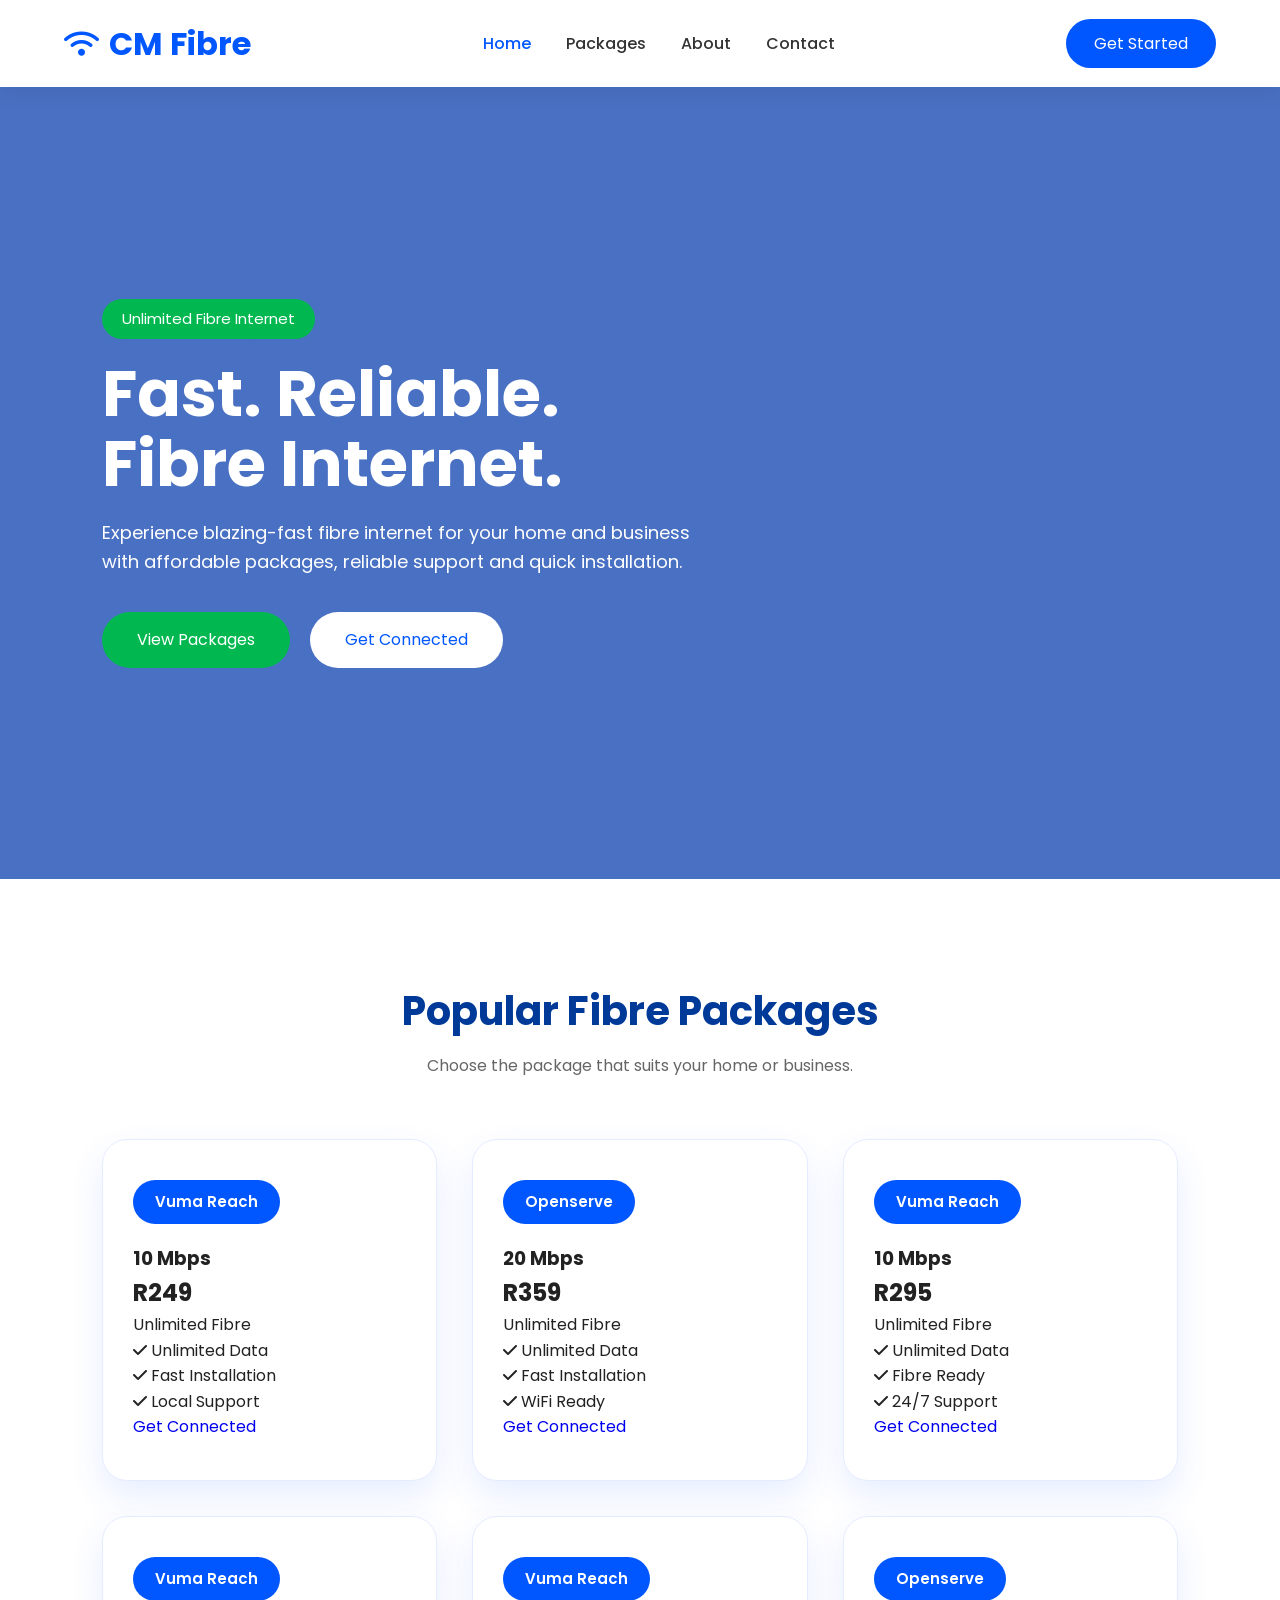
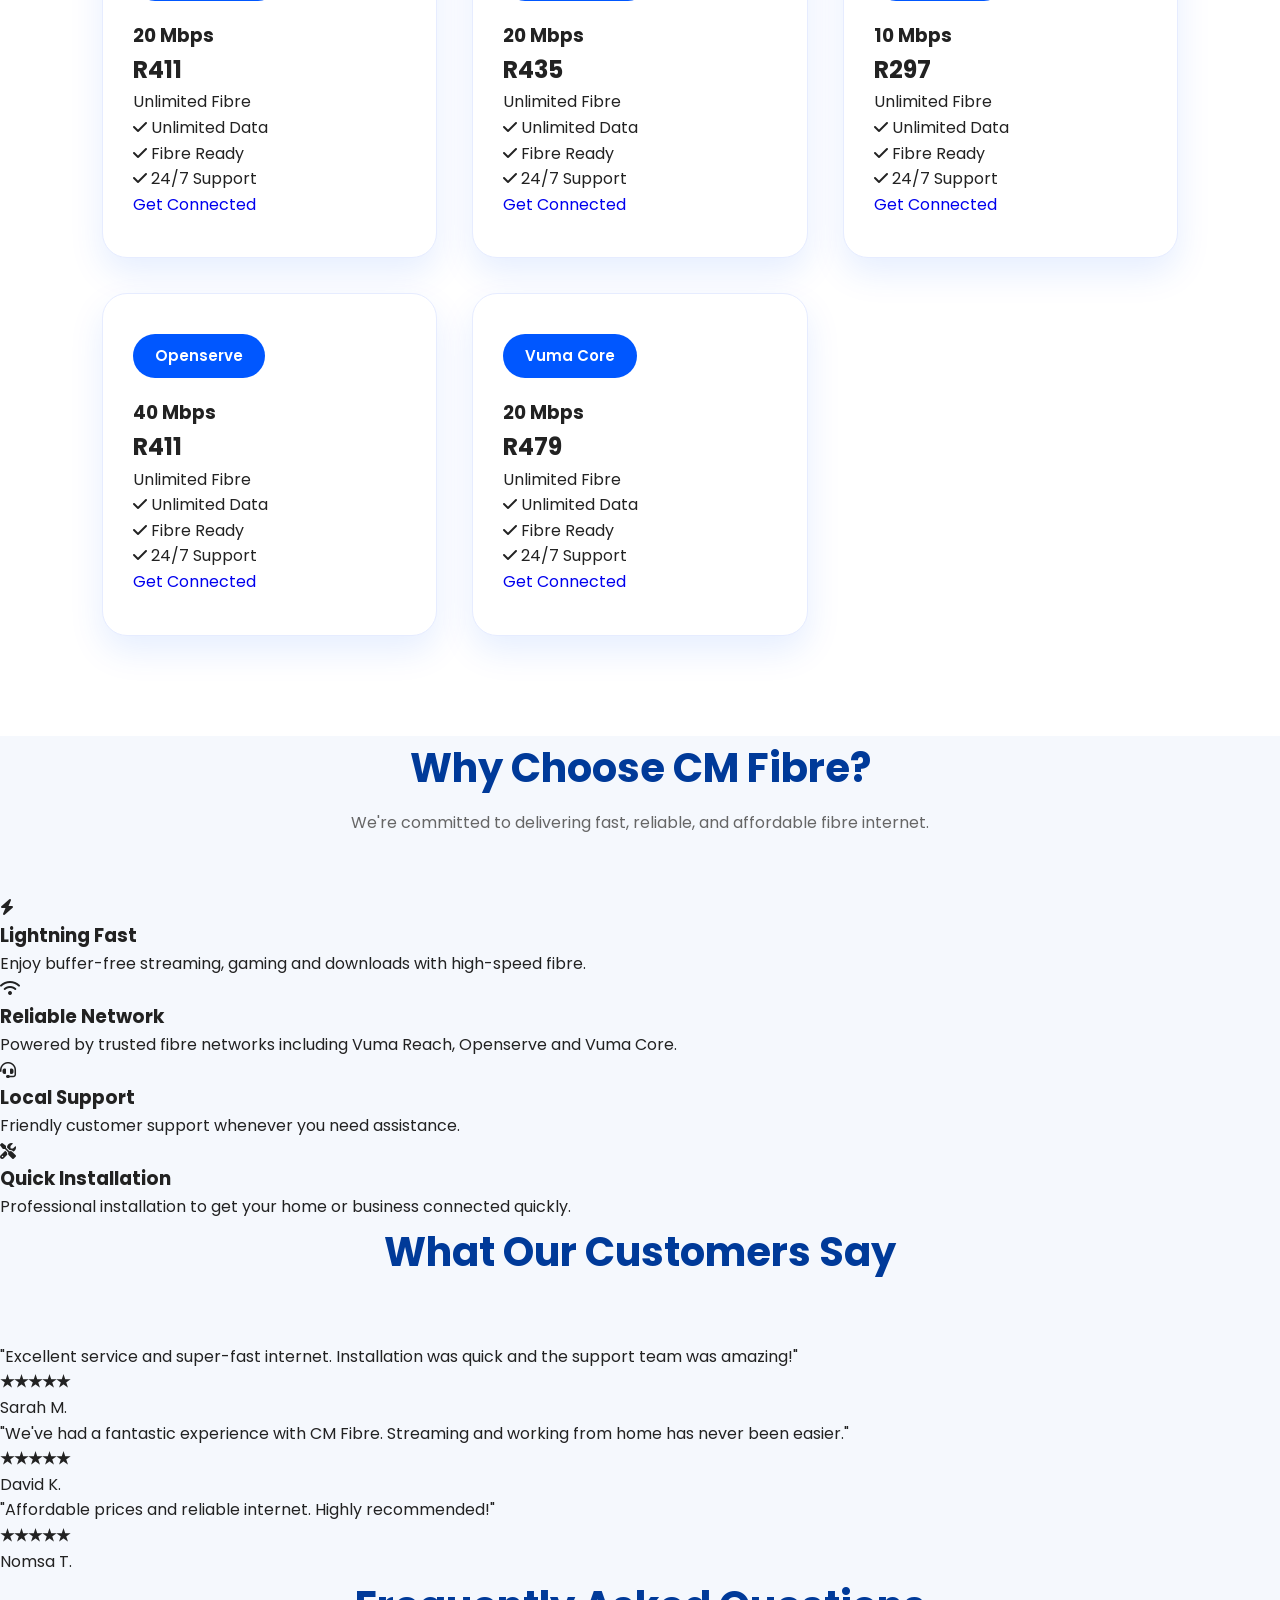
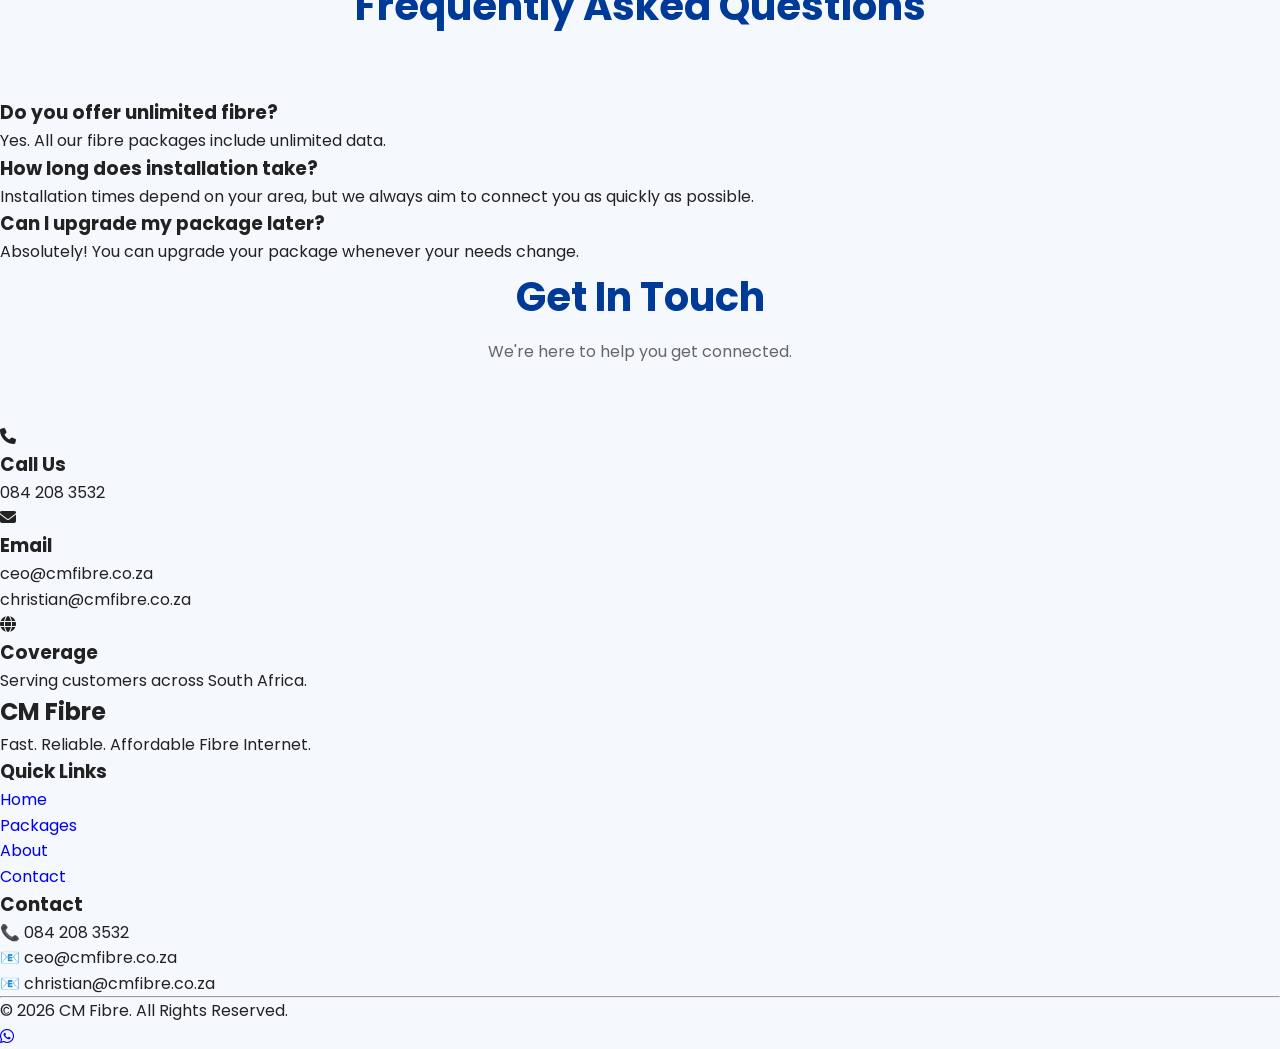
==== index.html @ dd309680 "Update CM Fibre site" ====
<!DOCTYPE html>
<html lang="en">
<head>
    <meta charset="UTF-8">
    <meta name="viewport" content="width=device-width, initial-scale=1.0">
    <title>CM Fibre | Fast & Reliable Fibre Internet</title>

    <!-- Google Font -->
    <link href="https://fonts.googleapis.com/css2?family=Poppins:wght@300;400;500;600;700;800&display=swap" rel="stylesheet">

    <!-- Font Awesome Icons -->
    <link rel="stylesheet"
    href="https://cdnjs.cloudflare.com/ajax/libs/font-awesome/6.6.0/css/all.min.css">

    <link rel="stylesheet" href="style.css">
</head>

<body>

<!-- ================= NAVIGATION ================= -->

<header>

<nav class="navbar">

<div class="logo">
    <i class="fa-solid fa-wifi"></i>
    <h2>CM Fibre</h2>
</div>

<ul class="nav-links">

<li><a href="index.html" class="active">Home</a></li>

<li><a href="packages.html">Packages</a></li>

<li><a href="about.html">About</a></li>

<li><a href="contact.html">Contact</a></li>

</ul>

<div class="nav-buttons">

<a href="signup.html" class="signup-btn">
Get Started
</a>

</div>

</nav>

</header>

<!-- ================= HERO ================= -->

<section class="hero">

<div class="hero-overlay"></div>

<div class="hero-content">

<span class="tag">
Unlimited Fibre Internet
</span>

<h1>

Fast. Reliable.<br>

Fibre Internet.

</h1>

<p>

Experience blazing-fast fibre internet for
your home and business with affordable
packages, reliable support and quick
installation.

</p>

<div class="hero-buttons">

<a href="packages.html" class="btn-primary">

View Packages

</a>

<a href="signup.html" class="btn-secondary">

Get Connected

</a>

</div>

</div>

</section>

<!-- ================= FEATURED PACKAGES ================= -->

<section class="featured">

<div class="section-title">

<h2>Popular Fibre Packages</h2>

<p>

Choose the package that suits your
home or business.

</p>

</div>

<div class="package-grid">

<!-- Card -->

<div class="package-card">

<div class="network">
Vuma Reach
</div>

<h3>10 Mbps</h3>

<h1>R249</h1>

<p>Unlimited Fibre</p>

<ul>

<li><i class="fa-solid fa-check"></i> Unlimited Data</li>

<li><i class="fa-solid fa-check"></i> Fast Installation</li>

<li><i class="fa-solid fa-check"></i> Local Support</li>

</ul>

<a href="signup.html">

Get Connected

</a>

</div>

<!-- Card -->

<div class="package-card popular">

<div class="popular-tag">

Most Popular

</div>

<div class="network">

Openserve

</div>

<h3>20 Mbps</h3>

<h1>R359</h1>

<p>Unlimited Fibre</p>

<ul>

<li><i class="fa-solid fa-check"></i> Unlimited Data</li>

<li><i class="fa-solid fa-check"></i> Fast Installation</li>

<li><i class="fa-solid fa-check"></i> WiFi Ready</li>

</ul>

<a href="signup.html">

Get Connected

</a>

</div>


<!-- Card -->

<div class="package-card">

<div class="network">

Vuma Reach

</div>

<h3>10 Mbps</h3>

<h1>R295</h1>

<p>Unlimited Fibre</p>

<ul>

<li><i class="fa-solid fa-check"></i> Unlimited Data</li>

<li><i class="fa-solid fa-check"></i> Fibre Ready</li>

<li><i class="fa-solid fa-check"></i> 24/7 Support</li>

</ul>

<a href="signup.html">

Get Connected

</a>

</div>

<!-- Card -->

<div class="package-card">

<div class="network">

Vuma Reach

</div>

<h3>20 Mbps</h3>

<h1>R411</h1>

<p>Unlimited Fibre</p>

<ul>

<li><i class="fa-solid fa-check"></i> Unlimited Data</li>

<li><i class="fa-solid fa-check"></i> Fibre Ready</li>

<li><i class="fa-solid fa-check"></i> 24/7 Support</li>

</ul>

<a href="signup.html">

Get Connected

</a>

</div>

<!-- Card -->

<div class="package-card">

<div class="network">

Vuma Reach

</div>

<h3>20 Mbps</h3>

<h1>R435</h1>

<p>Unlimited Fibre</p>

<ul>

<li><i class="fa-solid fa-check"></i> Unlimited Data</li>

<li><i class="fa-solid fa-check"></i> Fibre Ready</li>

<li><i class="fa-solid fa-check"></i> 24/7 Support</li>

</ul>

<a href="signup.html">

Get Connected

</a>

</div>

<!-- Card -->

<div class="package-card">

<div class="network">

Openserve

</div>

<h3>10 Mbps</h3>

<h1>R297</h1>

<p>Unlimited Fibre</p>

<ul>

<li><i class="fa-solid fa-check"></i> Unlimited Data</li>

<li><i class="fa-solid fa-check"></i> Fibre Ready</li>

<li><i class="fa-solid fa-check"></i> 24/7 Support</li>

</ul>

<a href="signup.html">

Get Connected

</a>

</div>

<!-- Card -->

<div class="package-card">

<div class="network">

Openserve

</div>

<h3>40 Mbps</h3>

<h1>R411</h1>

<p>Unlimited Fibre</p>

<ul>

<li><i class="fa-solid fa-check"></i> Unlimited Data</li>

<li><i class="fa-solid fa-check"></i> Fibre Ready</li>

<li><i class="fa-solid fa-check"></i> 24/7 Support</li>

</ul>

<a href="signup.html">

Get Connected

</a>

</div>

<!-- Card -->

<div class="package-card">

<div class="network">

Vuma Core

</div>

<h3>20 Mbps</h3>

<h1>R479</h1>

<p>Unlimited Fibre</p>

<ul>

<li><i class="fa-solid fa-check"></i> Unlimited Data</li>

<li><i class="fa-solid fa-check"></i> Fibre Ready</li>

<li><i class="fa-solid fa-check"></i> 24/7 Support</li>

</ul>

<a href="signup.html">

Get Connected

</a>

</div>

</div>

</section>
<!-- ================= WHY CHOOSE US ================= -->

<section class="why-us">

    <div class="section-title">
        <h2>Why Choose CM Fibre?</h2>
        <p>We're committed to delivering fast, reliable, and affordable fibre internet.</p>
    </div>

    <div class="features-grid">

        <div class="feature-card">
            <i class="fa-solid fa-bolt"></i>
            <h3>Lightning Fast</h3>
            <p>Enjoy buffer-free streaming, gaming and downloads with high-speed fibre.</p>
        </div>

        <div class="feature-card">
            <i class="fa-solid fa-wifi"></i>
            <h3>Reliable Network</h3>
            <p>Powered by trusted fibre networks including Vuma Reach, Openserve and Vuma Core.</p>
        </div>

        <div class="feature-card">
            <i class="fa-solid fa-headset"></i>
            <h3>Local Support</h3>
            <p>Friendly customer support whenever you need assistance.</p>
        </div>

        <div class="feature-card">
            <i class="fa-solid fa-screwdriver-wrench"></i>
            <h3>Quick Installation</h3>
            <p>Professional installation to get your home or business connected quickly.</p>
        </div>

    </div>

</section>

<!-- ================= TESTIMONIALS ================= -->

<section class="testimonials">

    <div class="section-title">
        <h2>What Our Customers Say</h2>
    </div>

    <div class="testimonial-grid">

        <div class="testimonial-card">
            <p>"Excellent service and super-fast internet. Installation was quick and the support team was amazing!"</p>
            <h4>★★★★★</h4>
            <span>Sarah M.</span>
        </div>

        <div class="testimonial-card">
            <p>"We've had a fantastic experience with CM Fibre. Streaming and working from home has never been easier."</p>
            <h4>★★★★★</h4>
            <span>David K.</span>
        </div>

        <div class="testimonial-card">
            <p>"Affordable prices and reliable internet. Highly recommended!"</p>
            <h4>★★★★★</h4>
            <span>Nomsa T.</span>
        </div>

    </div>

</section>

<!-- ================= FAQ ================= -->

<section class="faq">

    <div class="section-title">
        <h2>Frequently Asked Questions</h2>
    </div>

    <div class="faq-container">

        <div class="faq-item">
            <h3>Do you offer unlimited fibre?</h3>
            <p>Yes. All our fibre packages include unlimited data.</p>
        </div>

        <div class="faq-item">
            <h3>How long does installation take?</h3>
            <p>Installation times depend on your area, but we always aim to connect you as quickly as possible.</p>
        </div>

        <div class="faq-item">
            <h3>Can I upgrade my package later?</h3>
            <p>Absolutely! You can upgrade your package whenever your needs change.</p>
        </div>

    </div>

</section>

<!-- ================= CONTACT ================= -->

<section class="contact-home">

    <div class="section-title">
        <h2>Get In Touch</h2>
        <p>We're here to help you get connected.</p>
    </div>

    <div class="contact-grid">

        <div class="contact-box">
            <i class="fa-solid fa-phone"></i>
            <h3>Call Us</h3>
            <p>084 208 3532</p>
        </div>

        <div class="contact-box">
            <i class="fa-solid fa-envelope"></i>
            <h3>Email</h3>
            <p>ceo@cmfibre.co.za</p>
            <p>christian@cmfibre.co.za</p>
        </div>

        <div class="contact-box">
            <i class="fa-solid fa-globe"></i>
            <h3>Coverage</h3>
            <p>Serving customers across South Africa.</p>
        </div>

    </div>

</section>

<!-- ================= FOOTER ================= -->

<footer>

    <div class="footer-content">

        <div>
            <h2>CM Fibre</h2>
            <p>Fast. Reliable. Affordable Fibre Internet.</p>
        </div>

        <div>
            <h3>Quick Links</h3>

            <a href="index.html">Home</a><br>
            <a href="packages.html">Packages</a><br>
            <a href="about.html">About</a><br>
            <a href="contact.html">Contact</a>
        </div>

        <div>
            <h3>Contact</h3>
            <p>📞 084 208 3532</p>
            <p>📧 ceo@cmfibre.co.za</p>
            <p>📧 christian@cmfibre.co.za</p>
        </div>

    </div>

    <hr>

    <p class="copyright">
        © 2026 CM Fibre. All Rights Reserved.
    </p>

</footer>

<!-- ================= WHATSAPP ================= -->

<a href="https://wa.me/27842083532?text=Hello%20CM%20Fibre!%20I%20would%20like%20more%20information%20about%20your%20fibre%20packages."
class="whatsapp"
target="_blank">

<i class="fa-brands fa-whatsapp"></i>

</a>

</body>
</html>
---- style.css ----
/*====================================
 CM Fibre Website
 Author: ChatGPT
====================================*/

@import url('https://fonts.googleapis.com/css2?family=Poppins:wght@300;400;500;600;700;800&display=swap');

*{
    margin:0;
    padding:0;
    box-sizing:border-box;
    font-family:'Poppins',sans-serif;
    scroll-behavior:smooth;
}

body{
    background:#f5f8fd;
    color:#222;
    line-height:1.6;
}

img{
    max-width:100%;
}

a{
    text-decoration:none;
}

ul{
    list-style:none;
}

/*=========================
NAVBAR
=========================*/

header{
    position:sticky;
    top:0;
    z-index:999;
    background:#fff;
    box-shadow:0 5px 20px rgba(0,0,0,.08);
}

.navbar{

    width:90%;
    max-width:1300px;
    margin:auto;

    display:flex;
    justify-content:space-between;
    align-items:center;

    padding:18px 0;
}

.logo{

    display:flex;
    align-items:center;
    gap:10px;
}

.logo i{

    font-size:28px;
    color:#0057ff;
}

.logo h2{

    color:#0057ff;
    font-size:2rem;
    font-weight:700;
}

.nav-links{

    display:flex;
    gap:35px;
}

.nav-links a{

    color:#333;
    font-weight:500;
    transition:.3s;
}

.nav-links a:hover,
.nav-links .active{

    color:#0057ff;
}

.nav-buttons{

    display:flex;
    gap:15px;
}

.coverage-btn{

    border:2px solid #0057ff;

    color:#0057ff;

    padding:12px 28px;

    border-radius:40px;

    transition:.3s;
}

.coverage-btn:hover{

    background:#0057ff;
    color:white;
}

.btn-nav,
.signup-btn{

    background:#0057ff;

    color:white;

    padding:12px 28px;

    border-radius:40px;

    transition:.3s;
}

.btn-nav:hover,
.signup-btn:hover{
    background:#0041c9;
}

.signup-btn:hover{

    background:#0041c9;
}

/*=========================
HERO
=========================*/

.hero{

    height:88vh;

    background:

    linear-gradient(rgba(0,55,170,.70),

    rgba(0,55,170,.70)),

    url("images/hero.jpg");

    background-size:cover;

    background-position:center;

    display:flex;

    align-items:center;

    padding:0 8%;
}

.hero-content{

    max-width:620px;

    color:white;
}

.tag{

    display:inline-block;

    background:#00b84f;

    padding:8px 20px;

    border-radius:30px;

    margin-bottom:20px;

    font-size:15px;
}

.hero h1{

    font-size:4rem;

    line-height:1.1;

    margin-bottom:20px;
}

.hero p{

    font-size:18px;

    margin-bottom:35px;
}

.hero-buttons{

    display:flex;

    gap:20px;
}

.btn-primary{

    background:#00b84f;

    color:white;

    padding:15px 35px;

    border-radius:35px;

    transition:.3s;
}

.btn-primary:hover{

    background:#009844;
}

.btn-secondary{

    background:white;

    color:#0057ff;

    padding:15px 35px;

    border-radius:35px;

    transition:.3s;
}

.btn-secondary:hover{

    transform:translateY(-3px);
}

/*=========================
SECTION TITLES
=========================*/

.section-title{

    text-align:center;

    margin-bottom:60px;
}

.section-title h2{

    font-size:2.5rem;

    color:#003a99;

    margin-bottom:10px;
}

.section-title p{

    color:#666;
}
/*====================================
FEATURED PACKAGES
====================================*/

.featured{
    padding:100px 8%;
    background:#ffffff;
}

.package-grid{
    display:grid;
    grid-template-columns:repeat(auto-fit,minmax(320px,1fr));
    gap:35px;
}

.package-card{

    background: #fff;

    border-radius:25px;

    padding:40px 30px;

     transition:.35s;

    border:1px solid #e6ecff;

    box-shadow:0 15px 35px rgba(0,87,255,.10);

   

.package-card:hover{

    transform:translateY(-12px);

    box-shadow:0 25px 50px rgba(0,87,255,.18);

    border-color:#0057ff;
}

.network{

    display:inline-block;

    padding:10px 22px;

    background:#0057ff;

    color:white;

    border-radius:30px;

    font-size:15px;

    font-weight:600;

    margin-bottom:20px;
}

.package-card h3{

    font-size:32px;

    color:#003a99;

    margin-bottom:10px;
}

.package-card h1{

    font-size:55px;

    color:#00b84f;

    margin:20px 0;

    font-weight:800;
}

.package-card p{

    color:#666;

    margin-bottom:20px;
}

.package-card ul{

    text-align:left;

    margin:25px 0;
}

.package-card ul li{

    margin:14px 0;

    color:#555;
}

.package-card ul li i{

    color:#00b84f;

    margin-right:10px;
}

.package-card a{

    display:block;

    width:100%;

    margin-top:30px;

    background:#0057ff;

    color:white;

    padding:15px;

    border-radius:35px;

    font-weight:600;

    text-align:center;

    transition:.3s;
}

.package-card a:hover{

    background:#003ea8;
}

.package-table table {
    width: 100%;
    border-collapse: separate;
    border-spacing: 0 16px;
}

.package-table th,
.package-table td {
    padding: 18px 20px;
}

.package-table tbody tr {
    background: #ffffff;
    border-radius: 20px;
    box-shadow: 0 12px 28px rgba(0, 87, 255, 0.08);
}

.package-table td {
    vertical-align: middle;
}

.package-table td a.btn-primary {
    display: inline-block;
    padding: 12px 28px;
    border-radius: 30px;
    margin-top: 6px;
}

.packages{

    background:linear-gradient(
        180deg,
        #eef5ff 0%,
        #f7fbff 50%,
        #ffffff 100%
    );

    padding:100px 8%;
}

.popular{

    border:3px solid #00b84f;
}

.popular-tag{

    position:absolute;

    top:-15px;

    right:25px;

    background:#00b84f;

    color:white;

    padding:8px 20px;

    border-radius:25px;

    font-size:14px;

    font-weight:600;
}

/*====================================
WHY CHOOSE US
====================================*/

.why-us{

    background:#f5f8fd;

    padding:100px 8%;
}

.features-grid{

    display:grid;

    grid-template-columns:repeat(auto-fit,minmax(240px,1fr));

    gap:30px;
}

.feature-card{

    background:white;

    padding:40px 30px;

    border-radius:20px;

    text-align:center;

    transition:.3s;

    box-shadow:0 10px 30px rgba(0,0,0,.08);
}

.feature-card:hover{

    transform:translateY(-10px);
}

.feature-card i{

    width:80px;

    height:80px;

    line-height:80px;

    border-radius:50%;

    background:#0057ff;

    color:white;

    font-size:34px;

    margin-bottom:25px;
}

.feature-card h3{

    margin-bottom:15px;

    color:#003a99;
}

.feature-card p{

    color:#666;
}

/*====================================
TESTIMONIALS
====================================*/

.testimonials{

    background:white;

    padding:100px 8%;
}

.testimonial-grid{

    display:grid;

    grid-template-columns:repeat(auto-fit,minmax(320px,1fr));

    gap:30px;
}

.testimonial-card{

    background:#f8fbff;

    padding:35px;

    border-radius:20px;

    text-align:center;

    box-shadow:0 10px 25px rgba(0,0,0,.06);

    transition:.3s;
}

.testimonial-card:hover{

    transform:translateY(-10px);
}

.testimonial-card h4{

    color:#ffc107;

    font-size:24px;

    margin:20px 0 10px;
}

.testimonial-card span{

    color:#0057ff;

    font-weight:600;
}
/*====================================
FAQ SECTION
====================================*/

.faq{
    padding:100px 8%;
    background:#f5f8fd;
}

.faq-container{
    max-width:900px;
    margin:auto;
}

.faq-item{
    background:#fff;
    margin-bottom:20px;
    padding:25px 30px;
    border-radius:15px;
    box-shadow:0 8px 20px rgba(0,0,0,.08);
    transition:.3s;
}

.faq-item:hover{
    transform:translateY(-5px);
}

.faq-item h3{
    color:#0057ff;
    margin-bottom:10px;
    font-size:22px;
}

.faq-item p{
    color:#666;
    line-height:1.8;
}

/*====================================
CONTACT SECTION
====================================*/

.contact-home{
    padding:100px 8%;
    background:#ffffff;
}

.contact-grid{
    display:grid;
    grid-template-columns:repeat(auto-fit,minmax(260px,1fr));
    gap:30px;
}

.contact-box{
    background:#f8fbff;
    text-align:center;
    padding:40px 30px;
    border-radius:20px;
    box-shadow:0 10px 30px rgba(0,0,0,.08);
    transition:.3s;
}

.contact-box:hover{
    transform:translateY(-10px);
}

.contact-box i{
    width:80px;
    height:80px;
    line-height:80px;
    border-radius:50%;
    background:#0057ff;
    color:white;
    font-size:32px;
    margin-bottom:20px;
}

.contact-box h3{
    color:#003a99;
    margin-bottom:15px;
}

.contact-box p{
    color:#666;
    margin-bottom:8px;
}

/*====================================
FOOTER
====================================*/

footer{
    background:#002b73;
    color:white;
    padding:70px 8% 30px;
}

.footer-content{
    display:grid;
    grid-template-columns:repeat(auto-fit,minmax(250px,1fr));
    gap:40px;
    margin-bottom:30px;
}

.footer-content h2,
.footer-content h3{
    margin-bottom:20px;
}

.footer-content p{
    color:#dbe5ff;
    margin-bottom:10px;
}

.footer-content a{
    color:#dbe5ff;
    line-height:2;
    transition:.3s;
}

.footer-content a:hover{
    color:#00c853;
    padding-left:5px;
}

footer hr{
    border:none;
    border-top:1px solid rgba(255,255,255,.15);
    margin:30px 0;
}

.copyright{
    text-align:center;
    color:#c9d8ff;
    font-size:14px;
}

/*====================================
WHATSAPP BUTTON
====================================*/

.whatsapp{
    position:fixed;
    right:25px;
    bottom:25px;
    width:65px;
    height:65px;
    border-radius:50%;
    background:#25D366;
    display:flex;
    justify-content:center;
    align-items:center;
    color:white;
    font-size:32px;
    box-shadow:0 10px 25px rgba(0,0,0,.25);
    z-index:999;
    transition:.3s;
}

.whatsapp:hover{
    transform:scale(1.1);
    background:#1ebc59;
}

/*====================================
SMOOTH ANIMATIONS
====================================*/

.package-card,
.feature-card,
.testimonial-card,
.contact-box,
.faq-item{
    animation:fadeUp .8s ease;
}

@keyframes fadeUp{

    from{
        opacity:0;
        transform:translateY(30px);
    }

    to{
        opacity:1;
        transform:translateY(0);
    }

}
/*====================================
MOBILE MENU
====================================*/

.menu-toggle{
    display:none;
    font-size:30px;
    color:#0057ff;
    cursor:pointer;
}

/*====================================
TABLETS
====================================*/

@media (max-width:991px){

.navbar{
    width:95%;
}

.hero{
    height:auto;
    min-height:650px;
    padding:120px 5%;
}

.hero h1{
    font-size:3rem;
}

.hero-content{
    max-width:100%;
}

.hero-buttons{
    flex-wrap:wrap;
}

.package-grid,
.features-grid,
.testimonial-grid,
.contact-grid{
    grid-template-columns:repeat(2,1fr);
}

.footer-content{
    grid-template-columns:repeat(2,1fr);
}

}

/*====================================
MOBILE PHONES
====================================*/

@media (max-width:768px){

.navbar{
    width:92%;
    padding:18px 0;
    position:relative;
}

.menu-toggle{
    display:block;
}

.nav-links{

    display:none;

    position:absolute;

    top:75px;

    left:0;

    width:100%;

    background:#ffffff;

    flex-direction:column;

    text-align:center;

    padding:20px 0;

    box-shadow:0 10px 20px rgba(0,0,0,.1);

    border-radius:0 0 15px 15px;
}

.nav-links.show{
    display:flex;
}

.nav-links li{
    margin:12px 0;
}

.nav-buttons{
    display:none;
}

.hero{

    padding:120px 25px 70px;

    text-align:center;
}

.hero h1{

    font-size:2.4rem;
}

.hero p{

    font-size:16px;
}

.hero-buttons{

    flex-direction:column;

    gap:15px;
}

.btn-primary,
.btn-secondary{

    width:100%;
    text-align:center;
}

.package-grid,
.features-grid,
.testimonial-grid,
.contact-grid,
.footer-content{

    grid-template-columns:1fr;
}

.package-card{

    padding:30px 25px;
}

.section-title h2{

    font-size:2rem;
}

.section-title p{

    font-size:15px;
}

.logo h2{

    font-size:1.6rem;
}

.logo i{

    font-size:24px;
}

.whatsapp{

    width:58px;
    height:58px;
    font-size:28px;
}

}

/*====================================
SMALL PHONES
====================================*/

@media (max-width:480px){

.hero{

    padding-top:110px;
}

.hero h1{

    font-size:2rem;
}

.tag{

    font-size:13px;
}

.package-card h1{

    font-size:40px;
}

.network{

    font-size:14px;
}

.feature-card,
.contact-box,
.testimonial-card{

    padding:30px 20px;
}

.feature-card i,
.contact-box i{

    width:70px;
    height:70px;
    line-height:70px;
    font-size:28px;
}

footer{

    text-align:center;
}

}

/*====================================
BUTTON EFFECTS
====================================*/

button,
.btn-primary,
.btn-secondary,
.signup-btn,
.coverage-btn,
.package-card a{

    transition:.3s ease;
}

button:hover,
.btn-primary:hover,
.btn-secondary:hover,
.signup-btn:hover,
.coverage-btn:hover,
.package-card a:hover{

    transform:translateY(-3px);
}
body.about-page,
body.contact-page,
body.signup-page {
  background: #eef5ff;
}

.about-page header,
.contact-page header,
.signup-page header {
  background: #ffffff !important;
}

.about-hero {
  padding: 120px 8% 80px;
  text-align: center;
  background: linear-gradient(180deg, rgba(0, 87, 255, 0.12), rgba(0, 87, 255, 0.04));
}

.about-hero .hero-content {
  max-width: 760px;
  margin: 0 auto;
  color: #003a99;
}

.about-hero h1 {
  font-size: 3.4rem;
  margin-bottom: 20px;
}

.about-hero p {
  font-size: 1.05rem;
  color: #4f637d;
  max-width: 680px;
  margin: 0 auto;
}

.about-section {
  padding: 70px 8%;
}

.about-wrapper {
  max-width: 860px;
  margin: 0 auto;
}

.about-content {
  padding: 44px 36px;
  background: #ffffff;
  border-radius: 28px;
  box-shadow: 0 18px 45px rgba(0, 87, 255, 0.08);
  text-align: center;
}

.about-content h2 {
  font-size: 2.4rem;
  margin-bottom: 22px;
  color: #003a99;
}

.about-content p {
  color: #4f637d;
  line-height: 1.85;
  margin-bottom: 18px;
}

.about-highlights {
  padding: 80px 8%;
}

.partner-grid {
  display: grid;
  grid-template-columns: repeat(auto-fit, minmax(240px, 1fr));
  gap: 24px;
  max-width: 1100px;
  margin: 0 auto;
}

.partner-card {
  background: #ffffff;
  padding: 30px 28px;
  border-radius: 24px;
  box-shadow: 0 14px 35px rgba(0, 87, 255, 0.08);
}

.partner-card h3 {
  margin-bottom: 14px;
  color: #003a99;
}

.partner-card p {
  color: #4f637d;
  line-height: 1.75;
}

.cta {
  text-align: center;
  padding: 70px 8%;
  background: #ffffff;
  margin: 0 8%;
  border-radius: 28px;
  box-shadow: 0 20px 50px rgba(0, 87, 255, 0.08);
}

.cta h2 {
  margin-bottom: 16px;
}

.cta p {
  max-width: 760px;
  margin: 0 auto 28px;
  color: #4f637d;
}
body.about-page header {
  background: #ffffff !important;
  box-shadow: 0 10px 30px rgba(0, 0, 0, 0.12);
  position: relative;
  z-index: 1002;
}

body.about-page .navbar {
  background: transparent;
  position: relative;
  z-index: 1003;
}

body.about-page .nav-links a {
  color: #223048;
}

body.about-page .btn-nav,
body.about-page .signup-btn {
  background: #0057ff;
  color: #ffffff;
  border-radius: 40px;
  padding: 12px 28px;
  font-weight: 600;
  letter-spacing: 0.02em;
  box-shadow: 0 12px 28px rgba(0, 87, 255, 0.16);
}

body.about-page .btn-nav:hover,
body.about-page .signup-btn:hover {
  background: #0041c9;
}
/*====================================
END OF FILE
====================================*/
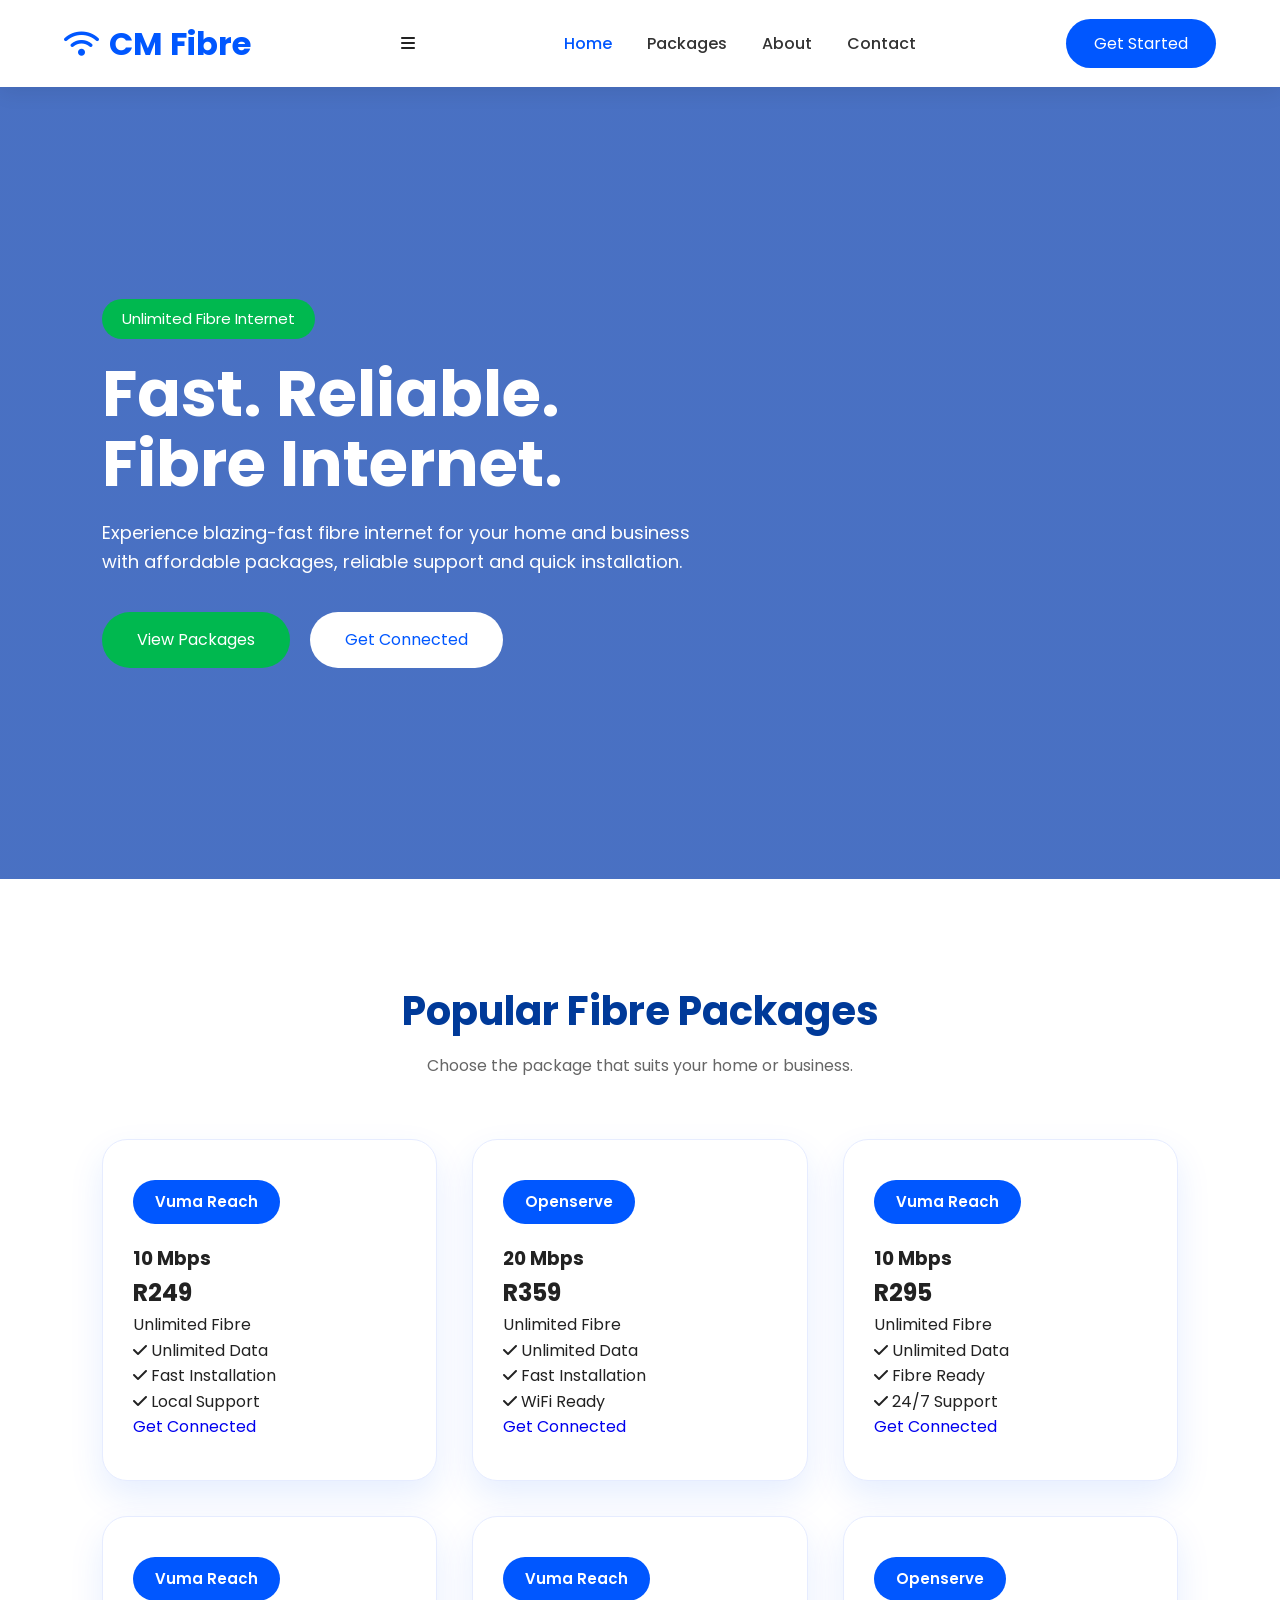
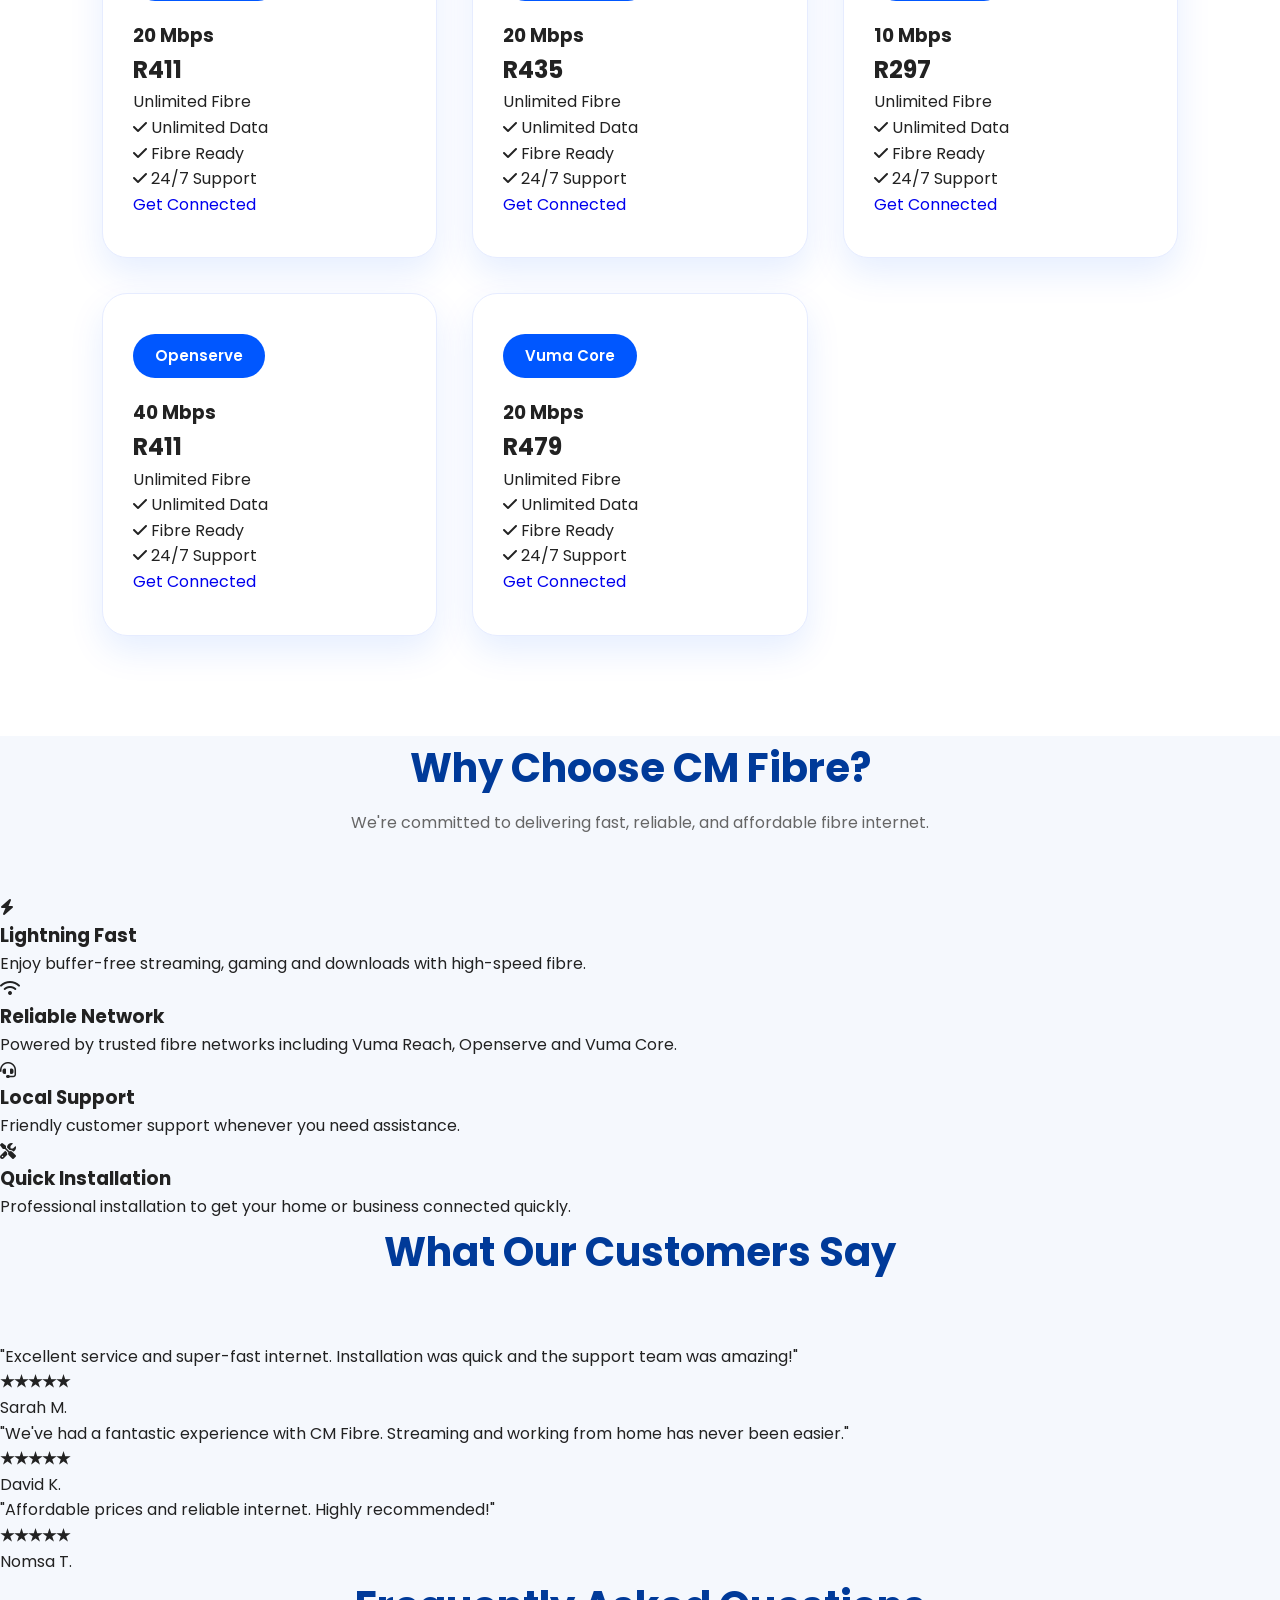
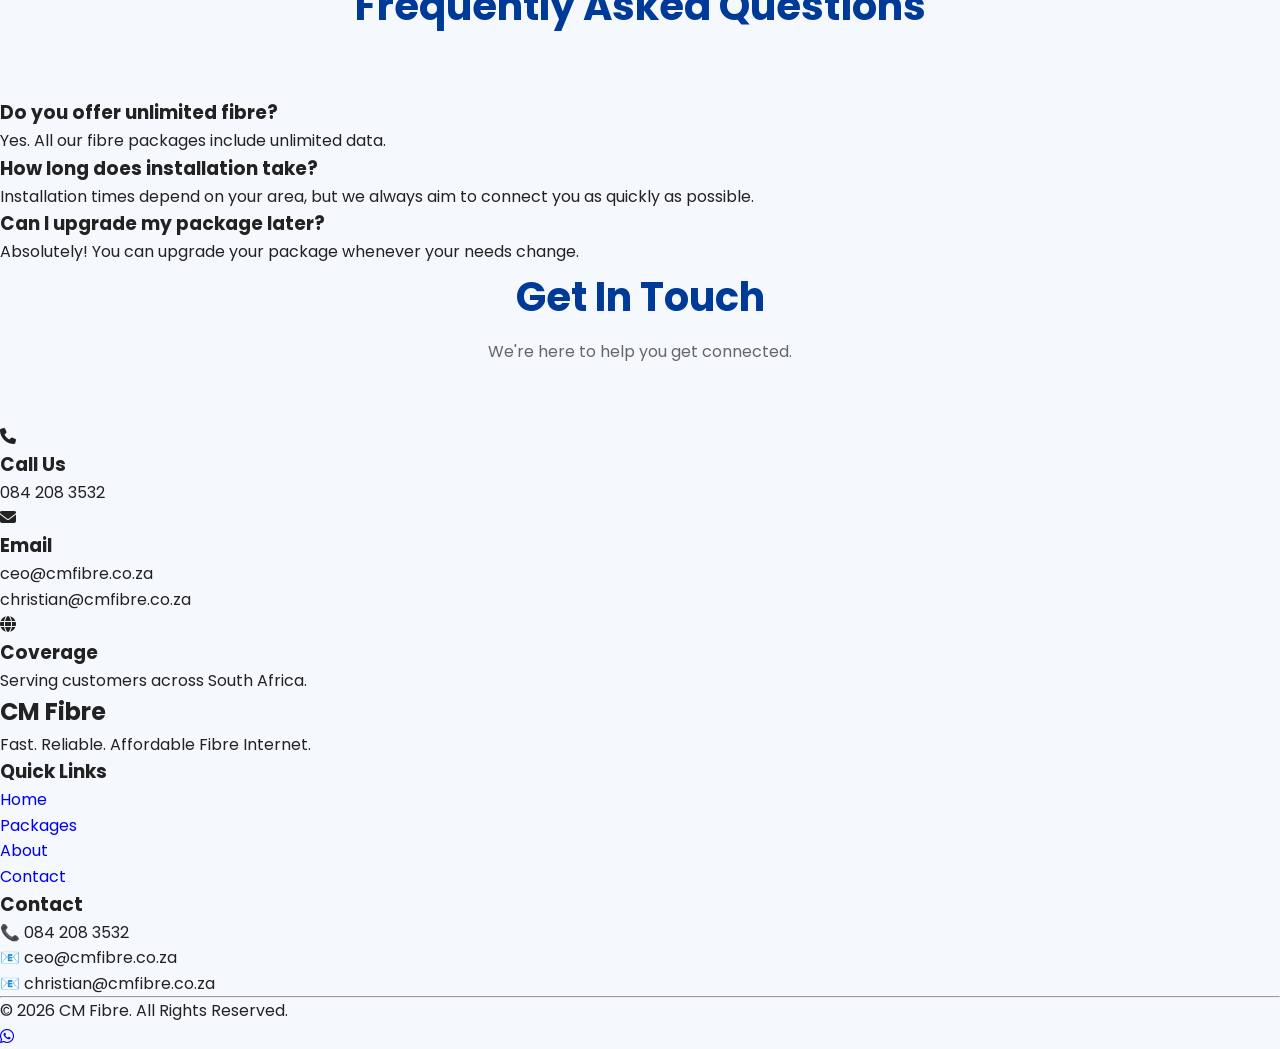
==== commit 90108b5e: "Make site mobile-friendly: add mobile menu, include Font Awesome, fix script paths" ====
--- a/index.html
+++ b/index.html
@@ -1,585 +1,591 @@
-<!DOCTYPE html>
-<html lang="en">
-<head>
-    <meta charset="UTF-8">
-    <meta name="viewport" content="width=device-width, initial-scale=1.0">
-    <title>CM Fibre | Fast & Reliable Fibre Internet</title>
-
-    <!-- Google Font -->
-    <link href="https://fonts.googleapis.com/css2?family=Poppins:wght@300;400;500;600;700;800&display=swap" rel="stylesheet">
-
-    <!-- Font Awesome Icons -->
-    <link rel="stylesheet"
-    href="https://cdnjs.cloudflare.com/ajax/libs/font-awesome/6.6.0/css/all.min.css">
-
-    <link rel="stylesheet" href="style.css">
-</head>
-
-<body>
-
-<!-- ================= NAVIGATION ================= -->
-
-<header>
-
-<nav class="navbar">
-
-<div class="logo">
-    <i class="fa-solid fa-wifi"></i>
-    <h2>CM Fibre</h2>
-</div>
-
-<ul class="nav-links">
-
-<li><a href="index.html" class="active">Home</a></li>
-
-<li><a href="packages.html">Packages</a></li>
-
-<li><a href="about.html">About</a></li>
-
-<li><a href="contact.html">Contact</a></li>
-
-</ul>
-
-<div class="nav-buttons">
-
-<a href="signup.html" class="signup-btn">
-Get Started
-</a>
-
-</div>
-
-</nav>
-
-</header>
-
-<!-- ================= HERO ================= -->
-
-<section class="hero">
-
-<div class="hero-overlay"></div>
-
-<div class="hero-content">
-
-<span class="tag">
-Unlimited Fibre Internet
-</span>
-
-<h1>
-
-Fast. Reliable.<br>
-
-Fibre Internet.
-
-</h1>
-
-<p>
-
-Experience blazing-fast fibre internet for
-your home and business with affordable
-packages, reliable support and quick
-installation.
-
-</p>
-
-<div class="hero-buttons">
-
-<a href="packages.html" class="btn-primary">
-
-View Packages
-
-</a>
-
-<a href="signup.html" class="btn-secondary">
-
-Get Connected
-
-</a>
-
-</div>
-
-</div>
-
-</section>
-
-<!-- ================= FEATURED PACKAGES ================= -->
-
-<section class="featured">
-
-<div class="section-title">
-
-<h2>Popular Fibre Packages</h2>
-
-<p>
-
-Choose the package that suits your
-home or business.
-
-</p>
-
-</div>
-
-<div class="package-grid">
-
-<!-- Card -->
-
-<div class="package-card">
-
-<div class="network">
-Vuma Reach
-</div>
-
-<h3>10 Mbps</h3>
-
-<h1>R249</h1>
-
-<p>Unlimited Fibre</p>
-
-<ul>
-
-<li><i class="fa-solid fa-check"></i> Unlimited Data</li>
-
-<li><i class="fa-solid fa-check"></i> Fast Installation</li>
-
-<li><i class="fa-solid fa-check"></i> Local Support</li>
-
-</ul>
-
-<a href="signup.html">
-
-Get Connected
-
-</a>
-
-</div>
-
-<!-- Card -->
-
-<div class="package-card popular">
-
-<div class="popular-tag">
-
-Most Popular
-
-</div>
-
-<div class="network">
-
-Openserve
-
-</div>
-
-<h3>20 Mbps</h3>
-
-<h1>R359</h1>
-
-<p>Unlimited Fibre</p>
-
-<ul>
-
-<li><i class="fa-solid fa-check"></i> Unlimited Data</li>
-
-<li><i class="fa-solid fa-check"></i> Fast Installation</li>
-
-<li><i class="fa-solid fa-check"></i> WiFi Ready</li>
-
-</ul>
-
-<a href="signup.html">
-
-Get Connected
-
-</a>
-
-</div>
-
-
-<!-- Card -->
-
-<div class="package-card">
-
-<div class="network">
-
-Vuma Reach
-
-</div>
-
-<h3>10 Mbps</h3>
-
-<h1>R295</h1>
-
-<p>Unlimited Fibre</p>
-
-<ul>
-
-<li><i class="fa-solid fa-check"></i> Unlimited Data</li>
-
-<li><i class="fa-solid fa-check"></i> Fibre Ready</li>
-
-<li><i class="fa-solid fa-check"></i> 24/7 Support</li>
-
-</ul>
-
-<a href="signup.html">
-
-Get Connected
-
-</a>
-
-</div>
-
-<!-- Card -->
-
-<div class="package-card">
-
-<div class="network">
-
-Vuma Reach
-
-</div>
-
-<h3>20 Mbps</h3>
-
-<h1>R411</h1>
-
-<p>Unlimited Fibre</p>
-
-<ul>
-
-<li><i class="fa-solid fa-check"></i> Unlimited Data</li>
-
-<li><i class="fa-solid fa-check"></i> Fibre Ready</li>
-
-<li><i class="fa-solid fa-check"></i> 24/7 Support</li>
-
-</ul>
-
-<a href="signup.html">
-
-Get Connected
-
-</a>
-
-</div>
-
-<!-- Card -->
-
-<div class="package-card">
-
-<div class="network">
-
-Vuma Reach
-
-</div>
-
-<h3>20 Mbps</h3>
-
-<h1>R435</h1>
-
-<p>Unlimited Fibre</p>
-
-<ul>
-
-<li><i class="fa-solid fa-check"></i> Unlimited Data</li>
-
-<li><i class="fa-solid fa-check"></i> Fibre Ready</li>
-
-<li><i class="fa-solid fa-check"></i> 24/7 Support</li>
-
-</ul>
-
-<a href="signup.html">
-
-Get Connected
-
-</a>
-
-</div>
-
-<!-- Card -->
-
-<div class="package-card">
-
-<div class="network">
-
-Openserve
-
-</div>
-
-<h3>10 Mbps</h3>
-
-<h1>R297</h1>
-
-<p>Unlimited Fibre</p>
-
-<ul>
-
-<li><i class="fa-solid fa-check"></i> Unlimited Data</li>
-
-<li><i class="fa-solid fa-check"></i> Fibre Ready</li>
-
-<li><i class="fa-solid fa-check"></i> 24/7 Support</li>
-
-</ul>
-
-<a href="signup.html">
-
-Get Connected
-
-</a>
-
-</div>
-
-<!-- Card -->
-
-<div class="package-card">
-
-<div class="network">
-
-Openserve
-
-</div>
-
-<h3>40 Mbps</h3>
-
-<h1>R411</h1>
-
-<p>Unlimited Fibre</p>
-
-<ul>
-
-<li><i class="fa-solid fa-check"></i> Unlimited Data</li>
-
-<li><i class="fa-solid fa-check"></i> Fibre Ready</li>
-
-<li><i class="fa-solid fa-check"></i> 24/7 Support</li>
-
-</ul>
-
-<a href="signup.html">
-
-Get Connected
-
-</a>
-
-</div>
-
-<!-- Card -->
-
-<div class="package-card">
-
-<div class="network">
-
-Vuma Core
-
-</div>
-
-<h3>20 Mbps</h3>
-
-<h1>R479</h1>
-
-<p>Unlimited Fibre</p>
-
-<ul>
-
-<li><i class="fa-solid fa-check"></i> Unlimited Data</li>
-
-<li><i class="fa-solid fa-check"></i> Fibre Ready</li>
-
-<li><i class="fa-solid fa-check"></i> 24/7 Support</li>
-
-</ul>
-
-<a href="signup.html">
-
-Get Connected
-
-</a>
-
-</div>
-
-</div>
-
-</section>
-<!-- ================= WHY CHOOSE US ================= -->
-
-<section class="why-us">
-
-    <div class="section-title">
-        <h2>Why Choose CM Fibre?</h2>
-        <p>We're committed to delivering fast, reliable, and affordable fibre internet.</p>
-    </div>
-
-    <div class="features-grid">
-
-        <div class="feature-card">
-            <i class="fa-solid fa-bolt"></i>
-            <h3>Lightning Fast</h3>
-            <p>Enjoy buffer-free streaming, gaming and downloads with high-speed fibre.</p>
-        </div>
-
-        <div class="feature-card">
-            <i class="fa-solid fa-wifi"></i>
-            <h3>Reliable Network</h3>
-            <p>Powered by trusted fibre networks including Vuma Reach, Openserve and Vuma Core.</p>
-        </div>
-
-        <div class="feature-card">
-            <i class="fa-solid fa-headset"></i>
-            <h3>Local Support</h3>
-            <p>Friendly customer support whenever you need assistance.</p>
-        </div>
-
-        <div class="feature-card">
-            <i class="fa-solid fa-screwdriver-wrench"></i>
-            <h3>Quick Installation</h3>
-            <p>Professional installation to get your home or business connected quickly.</p>
-        </div>
-
-    </div>
-
-</section>
-
-<!-- ================= TESTIMONIALS ================= -->
-
-<section class="testimonials">
-
-    <div class="section-title">
-        <h2>What Our Customers Say</h2>
-    </div>
-
-    <div class="testimonial-grid">
-
-        <div class="testimonial-card">
-            <p>"Excellent service and super-fast internet. Installation was quick and the support team was amazing!"</p>
-            <h4>★★★★★</h4>
-            <span>Sarah M.</span>
-        </div>
-
-        <div class="testimonial-card">
-            <p>"We've had a fantastic experience with CM Fibre. Streaming and working from home has never been easier."</p>
-            <h4>★★★★★</h4>
-            <span>David K.</span>
-        </div>
-
-        <div class="testimonial-card">
-            <p>"Affordable prices and reliable internet. Highly recommended!"</p>
-            <h4>★★★★★</h4>
-            <span>Nomsa T.</span>
-        </div>
-
-    </div>
-
-</section>
-
-<!-- ================= FAQ ================= -->
-
-<section class="faq">
-
-    <div class="section-title">
-        <h2>Frequently Asked Questions</h2>
-    </div>
-
-    <div class="faq-container">
-
-        <div class="faq-item">
-            <h3>Do you offer unlimited fibre?</h3>
-            <p>Yes. All our fibre packages include unlimited data.</p>
-        </div>
-
-        <div class="faq-item">
-            <h3>How long does installation take?</h3>
-            <p>Installation times depend on your area, but we always aim to connect you as quickly as possible.</p>
-        </div>
-
-        <div class="faq-item">
-            <h3>Can I upgrade my package later?</h3>
-            <p>Absolutely! You can upgrade your package whenever your needs change.</p>
-        </div>
-
-    </div>
-
-</section>
-
-<!-- ================= CONTACT ================= -->
-
-<section class="contact-home">
-
-    <div class="section-title">
-        <h2>Get In Touch</h2>
-        <p>We're here to help you get connected.</p>
-    </div>
-
-    <div class="contact-grid">
-
-        <div class="contact-box">
-            <i class="fa-solid fa-phone"></i>
-            <h3>Call Us</h3>
-            <p>084 208 3532</p>
-        </div>
-
-        <div class="contact-box">
-            <i class="fa-solid fa-envelope"></i>
-            <h3>Email</h3>
-            <p>ceo@cmfibre.co.za</p>
-            <p>christian@cmfibre.co.za</p>
-        </div>
-
-        <div class="contact-box">
-            <i class="fa-solid fa-globe"></i>
-            <h3>Coverage</h3>
-            <p>Serving customers across South Africa.</p>
-        </div>
-
-    </div>
-
-</section>
-
-<!-- ================= FOOTER ================= -->
-
-<footer>
-
-    <div class="footer-content">
-
-        <div>
-            <h2>CM Fibre</h2>
-            <p>Fast. Reliable. Affordable Fibre Internet.</p>
-        </div>
-
-        <div>
-            <h3>Quick Links</h3>
-
-            <a href="index.html">Home</a><br>
-            <a href="packages.html">Packages</a><br>
-            <a href="about.html">About</a><br>
-            <a href="contact.html">Contact</a>
-        </div>
-
-        <div>
-            <h3>Contact</h3>
-            <p>📞 084 208 3532</p>
-            <p>📧 ceo@cmfibre.co.za</p>
-            <p>📧 christian@cmfibre.co.za</p>
-        </div>
-
-    </div>
-
-    <hr>
-
-    <p class="copyright">
-        © 2026 CM Fibre. All Rights Reserved.
-    </p>
-
-</footer>
-
-<!-- ================= WHATSAPP ================= -->
-
-<a href="https://wa.me/27842083532?text=Hello%20CM%20Fibre!%20I%20would%20like%20more%20information%20about%20your%20fibre%20packages."
-class="whatsapp"
-target="_blank">
-
-<i class="fa-brands fa-whatsapp"></i>
-
-</a>
-
-</body>
+<!DOCTYPE html>
+<html lang="en">
+<head>
+    <meta charset="UTF-8">
+    <meta name="viewport" content="width=device-width, initial-scale=1.0">
+    <title>CM Fibre | Fast & Reliable Fibre Internet</title>
+
+    <!-- Google Font -->
+    <link href="https://fonts.googleapis.com/css2?family=Poppins:wght@300;400;500;600;700;800&display=swap" rel="stylesheet">
+
+    <!-- Font Awesome Icons -->
+    <link rel="stylesheet"
+    href="https://cdnjs.cloudflare.com/ajax/libs/font-awesome/6.6.0/css/all.min.css">
+
+    <link rel="stylesheet" href="style.css">
+</head>
+
+<body>
+
+<!-- ================= NAVIGATION ================= -->
+
+<header>
+
+<nav class="navbar">
+
+<div class="logo">
+    <i class="fa-solid fa-wifi"></i>
+    <h2>CM Fibre</h2>
+</div>
+
+<div class="menu-toggle" aria-label="Menu" role="button">
+    <i class="fa-solid fa-bars"></i>
+</div>
+
+<ul class="nav-links">
+
+<li><a href="index.html" class="active">Home</a></li>
+
+<li><a href="packages.html">Packages</a></li>
+
+<li><a href="about.html">About</a></li>
+
+<li><a href="contact.html">Contact</a></li>
+
+</ul>
+
+<div class="nav-buttons">
+
+<a href="signup.html" class="signup-btn">
+Get Started
+</a>
+
+</div>
+
+</nav>
+
+</header>
+
+<!-- ================= HERO ================= -->
+
+<section class="hero">
+
+<div class="hero-overlay"></div>
+
+<div class="hero-content">
+
+<span class="tag">
+Unlimited Fibre Internet
+</span>
+
+<h1>
+
+Fast. Reliable.<br>
+
+Fibre Internet.
+
+</h1>
+
+<p>
+
+Experience blazing-fast fibre internet for
+your home and business with affordable
+packages, reliable support and quick
+installation.
+
+</p>
+
+<div class="hero-buttons">
+
+<a href="packages.html" class="btn-primary">
+
+View Packages
+
+</a>
+
+<a href="signup.html" class="btn-secondary">
+
+Get Connected
+
+</a>
+
+</div>
+
+</div>
+
+</section>
+
+<!-- ================= FEATURED PACKAGES ================= -->
+
+<section class="featured">
+
+<div class="section-title">
+
+<h2>Popular Fibre Packages</h2>
+
+<p>
+
+Choose the package that suits your
+home or business.
+
+</p>
+
+</div>
+
+<div class="package-grid">
+
+<!-- Card -->
+
+<div class="package-card">
+
+<div class="network">
+Vuma Reach
+</div>
+
+<h3>10 Mbps</h3>
+
+<h1>R249</h1>
+
+<p>Unlimited Fibre</p>
+
+<ul>
+
+<li><i class="fa-solid fa-check"></i> Unlimited Data</li>
+
+<li><i class="fa-solid fa-check"></i> Fast Installation</li>
+
+<li><i class="fa-solid fa-check"></i> Local Support</li>
+
+</ul>
+
+<a href="signup.html">
+
+Get Connected
+
+</a>
+
+</div>
+
+<!-- Card -->
+
+<div class="package-card popular">
+
+<div class="popular-tag">
+
+Most Popular
+
+</div>
+
+<div class="network">
+
+Openserve
+
+</div>
+
+<h3>20 Mbps</h3>
+
+<h1>R359</h1>
+
+<p>Unlimited Fibre</p>
+
+<ul>
+
+<li><i class="fa-solid fa-check"></i> Unlimited Data</li>
+
+<li><i class="fa-solid fa-check"></i> Fast Installation</li>
+
+<li><i class="fa-solid fa-check"></i> WiFi Ready</li>
+
+</ul>
+
+<a href="signup.html">
+
+Get Connected
+
+</a>
+
+</div>
+
+
+<!-- Card -->
+
+<div class="package-card">
+
+<div class="network">
+
+Vuma Reach
+
+</div>
+
+<h3>10 Mbps</h3>
+
+<h1>R295</h1>
+
+<p>Unlimited Fibre</p>
+
+<ul>
+
+<li><i class="fa-solid fa-check"></i> Unlimited Data</li>
+
+<li><i class="fa-solid fa-check"></i> Fibre Ready</li>
+
+<li><i class="fa-solid fa-check"></i> 24/7 Support</li>
+
+</ul>
+
+<a href="signup.html">
+
+Get Connected
+
+</a>
+
+</div>
+
+<!-- Card -->
+
+<div class="package-card">
+
+<div class="network">
+
+Vuma Reach
+
+</div>
+
+<h3>20 Mbps</h3>
+
+<h1>R411</h1>
+
+<p>Unlimited Fibre</p>
+
+<ul>
+
+<li><i class="fa-solid fa-check"></i> Unlimited Data</li>
+
+<li><i class="fa-solid fa-check"></i> Fibre Ready</li>
+
+<li><i class="fa-solid fa-check"></i> 24/7 Support</li>
+
+</ul>
+
+<a href="signup.html">
+
+Get Connected
+
+</a>
+
+</div>
+
+<!-- Card -->
+
+<div class="package-card">
+
+<div class="network">
+
+Vuma Reach
+
+</div>
+
+<h3>20 Mbps</h3>
+
+<h1>R435</h1>
+
+<p>Unlimited Fibre</p>
+
+<ul>
+
+<li><i class="fa-solid fa-check"></i> Unlimited Data</li>
+
+<li><i class="fa-solid fa-check"></i> Fibre Ready</li>
+
+<li><i class="fa-solid fa-check"></i> 24/7 Support</li>
+
+</ul>
+
+<a href="signup.html">
+
+Get Connected
+
+</a>
+
+</div>
+
+<!-- Card -->
+
+<div class="package-card">
+
+<div class="network">
+
+Openserve
+
+</div>
+
+<h3>10 Mbps</h3>
+
+<h1>R297</h1>
+
+<p>Unlimited Fibre</p>
+
+<ul>
+
+<li><i class="fa-solid fa-check"></i> Unlimited Data</li>
+
+<li><i class="fa-solid fa-check"></i> Fibre Ready</li>
+
+<li><i class="fa-solid fa-check"></i> 24/7 Support</li>
+
+</ul>
+
+<a href="signup.html">
+
+Get Connected
+
+</a>
+
+</div>
+
+<!-- Card -->
+
+<div class="package-card">
+
+<div class="network">
+
+Openserve
+
+</div>
+
+<h3>40 Mbps</h3>
+
+<h1>R411</h1>
+
+<p>Unlimited Fibre</p>
+
+<ul>
+
+<li><i class="fa-solid fa-check"></i> Unlimited Data</li>
+
+<li><i class="fa-solid fa-check"></i> Fibre Ready</li>
+
+<li><i class="fa-solid fa-check"></i> 24/7 Support</li>
+
+</ul>
+
+<a href="signup.html">
+
+Get Connected
+
+</a>
+
+</div>
+
+<!-- Card -->
+
+<div class="package-card">
+
+<div class="network">
+
+Vuma Core
+
+</div>
+
+<h3>20 Mbps</h3>
+
+<h1>R479</h1>
+
+<p>Unlimited Fibre</p>
+
+<ul>
+
+<li><i class="fa-solid fa-check"></i> Unlimited Data</li>
+
+<li><i class="fa-solid fa-check"></i> Fibre Ready</li>
+
+<li><i class="fa-solid fa-check"></i> 24/7 Support</li>
+
+</ul>
+
+<a href="signup.html">
+
+Get Connected
+
+</a>
+
+</div>
+
+</div>
+
+</section>
+<!-- ================= WHY CHOOSE US ================= -->
+
+<section class="why-us">
+
+    <div class="section-title">
+        <h2>Why Choose CM Fibre?</h2>
+        <p>We're committed to delivering fast, reliable, and affordable fibre internet.</p>
+    </div>
+
+    <div class="features-grid">
+
+        <div class="feature-card">
+            <i class="fa-solid fa-bolt"></i>
+            <h3>Lightning Fast</h3>
+            <p>Enjoy buffer-free streaming, gaming and downloads with high-speed fibre.</p>
+        </div>
+
+        <div class="feature-card">
+            <i class="fa-solid fa-wifi"></i>
+            <h3>Reliable Network</h3>
+            <p>Powered by trusted fibre networks including Vuma Reach, Openserve and Vuma Core.</p>
+        </div>
+
+        <div class="feature-card">
+            <i class="fa-solid fa-headset"></i>
+            <h3>Local Support</h3>
+            <p>Friendly customer support whenever you need assistance.</p>
+        </div>
+
+        <div class="feature-card">
+            <i class="fa-solid fa-screwdriver-wrench"></i>
+            <h3>Quick Installation</h3>
+            <p>Professional installation to get your home or business connected quickly.</p>
+        </div>
+
+    </div>
+
+</section>
+
+<!-- ================= TESTIMONIALS ================= -->
+
+<section class="testimonials">
+
+    <div class="section-title">
+        <h2>What Our Customers Say</h2>
+    </div>
+
+    <div class="testimonial-grid">
+
+        <div class="testimonial-card">
+            <p>"Excellent service and super-fast internet. Installation was quick and the support team was amazing!"</p>
+            <h4>★★★★★</h4>
+            <span>Sarah M.</span>
+        </div>
+
+        <div class="testimonial-card">
+            <p>"We've had a fantastic experience with CM Fibre. Streaming and working from home has never been easier."</p>
+            <h4>★★★★★</h4>
+            <span>David K.</span>
+        </div>
+
+        <div class="testimonial-card">
+            <p>"Affordable prices and reliable internet. Highly recommended!"</p>
+            <h4>★★★★★</h4>
+            <span>Nomsa T.</span>
+        </div>
+
+    </div>
+
+</section>
+
+<!-- ================= FAQ ================= -->
+
+<section class="faq">
+
+    <div class="section-title">
+        <h2>Frequently Asked Questions</h2>
+    </div>
+
+    <div class="faq-container">
+
+        <div class="faq-item">
+            <h3>Do you offer unlimited fibre?</h3>
+            <p>Yes. All our fibre packages include unlimited data.</p>
+        </div>
+
+        <div class="faq-item">
+            <h3>How long does installation take?</h3>
+            <p>Installation times depend on your area, but we always aim to connect you as quickly as possible.</p>
+        </div>
+
+        <div class="faq-item">
+            <h3>Can I upgrade my package later?</h3>
+            <p>Absolutely! You can upgrade your package whenever your needs change.</p>
+        </div>
+
+    </div>
+
+</section>
+
+<!-- ================= CONTACT ================= -->
+
+<section class="contact-home">
+
+    <div class="section-title">
+        <h2>Get In Touch</h2>
+        <p>We're here to help you get connected.</p>
+    </div>
+
+    <div class="contact-grid">
+
+        <div class="contact-box">
+            <i class="fa-solid fa-phone"></i>
+            <h3>Call Us</h3>
+            <p>084 208 3532</p>
+        </div>
+
+        <div class="contact-box">
+            <i class="fa-solid fa-envelope"></i>
+            <h3>Email</h3>
+            <p>ceo@cmfibre.co.za</p>
+            <p>christian@cmfibre.co.za</p>
+        </div>
+
+        <div class="contact-box">
+            <i class="fa-solid fa-globe"></i>
+            <h3>Coverage</h3>
+            <p>Serving customers across South Africa.</p>
+        </div>
+
+    </div>
+
+</section>
+
+<!-- ================= FOOTER ================= -->
+
+<footer>
+
+    <div class="footer-content">
+
+        <div>
+            <h2>CM Fibre</h2>
+            <p>Fast. Reliable. Affordable Fibre Internet.</p>
+        </div>
+
+        <div>
+            <h3>Quick Links</h3>
+            <a href="index.html">Home</a><br>
+            <a href="packages.html">Packages</a><br>
+            <a href="about.html">About</a><br>
+            <a href="contact.html">Contact</a>
+        </div>
+
+        <div>
+            <h3>Contact</h3>
+            <p>📞 084 208 3532</p>
+            <p>📧 ceo@cmfibre.co.za</p>
+            <p>📧 christian@cmfibre.co.za</p>
+        </div>
+
+    </div>
+
+    <hr>
+
+    <p class="copyright">
+        © 2026 CM Fibre. All Rights Reserved.
+    </p>
+
+</footer>
+
+<!-- ================= WHATSAPP ================= -->
+
+<a href="https://wa.me/27842083532?text=Hello%20CM%20Fibre!%20I%20would%20like%20more%20information%20about%20your%20fibre%20packages."
+class="whatsapp"
+target="_blank">
+
+<i class="fa-brands fa-whatsapp"></i>
+
+</a>
+
+</body>
+
+<script src="script.js"></script>
+
 </html>
--- a/style.css
+++ b/style.css
@@ -1,1197 +1,1197 @@
-/*====================================
- CM Fibre Website
- Author: ChatGPT
-====================================*/
-
-@import url('https://fonts.googleapis.com/css2?family=Poppins:wght@300;400;500;600;700;800&display=swap');
-
-*{
-    margin:0;
-    padding:0;
-    box-sizing:border-box;
-    font-family:'Poppins',sans-serif;
-    scroll-behavior:smooth;
-}
-
-body{
-    background:#f5f8fd;
-    color:#222;
-    line-height:1.6;
-}
-
-img{
-    max-width:100%;
-}
-
-a{
-    text-decoration:none;
-}
-
-ul{
-    list-style:none;
-}
-
-/*=========================
-NAVBAR
-=========================*/
-
-header{
-    position:sticky;
-    top:0;
-    z-index:999;
-    background:#fff;
-    box-shadow:0 5px 20px rgba(0,0,0,.08);
-}
-
-.navbar{
-
-    width:90%;
-    max-width:1300px;
-    margin:auto;
-
-    display:flex;
-    justify-content:space-between;
-    align-items:center;
-
-    padding:18px 0;
-}
-
-.logo{
-
-    display:flex;
-    align-items:center;
-    gap:10px;
-}
-
-.logo i{
-
-    font-size:28px;
-    color:#0057ff;
-}
-
-.logo h2{
-
-    color:#0057ff;
-    font-size:2rem;
-    font-weight:700;
-}
-
-.nav-links{
-
-    display:flex;
-    gap:35px;
-}
-
-.nav-links a{
-
-    color:#333;
-    font-weight:500;
-    transition:.3s;
-}
-
-.nav-links a:hover,
-.nav-links .active{
-
-    color:#0057ff;
-}
-
-.nav-buttons{
-
-    display:flex;
-    gap:15px;
-}
-
-.coverage-btn{
-
-    border:2px solid #0057ff;
-
-    color:#0057ff;
-
-    padding:12px 28px;
-
-    border-radius:40px;
-
-    transition:.3s;
-}
-
-.coverage-btn:hover{
-
-    background:#0057ff;
-    color:white;
-}
-
-.btn-nav,
-.signup-btn{
-
-    background:#0057ff;
-
-    color:white;
-
-    padding:12px 28px;
-
-    border-radius:40px;
-
-    transition:.3s;
-}
-
-.btn-nav:hover,
-.signup-btn:hover{
-    background:#0041c9;
-}
-
-.signup-btn:hover{
-
-    background:#0041c9;
-}
-
-/*=========================
-HERO
-=========================*/
-
-.hero{
-
-    height:88vh;
-
-    background:
-
-    linear-gradient(rgba(0,55,170,.70),
-
-    rgba(0,55,170,.70)),
-
-    url("images/hero.jpg");
-
-    background-size:cover;
-
-    background-position:center;
-
-    display:flex;
-
-    align-items:center;
-
-    padding:0 8%;
-}
-
-.hero-content{
-
-    max-width:620px;
-
-    color:white;
-}
-
-.tag{
-
-    display:inline-block;
-
-    background:#00b84f;
-
-    padding:8px 20px;
-
-    border-radius:30px;
-
-    margin-bottom:20px;
-
-    font-size:15px;
-}
-
-.hero h1{
-
-    font-size:4rem;
-
-    line-height:1.1;
-
-    margin-bottom:20px;
-}
-
-.hero p{
-
-    font-size:18px;
-
-    margin-bottom:35px;
-}
-
-.hero-buttons{
-
-    display:flex;
-
-    gap:20px;
-}
-
-.btn-primary{
-
-    background:#00b84f;
-
-    color:white;
-
-    padding:15px 35px;
-
-    border-radius:35px;
-
-    transition:.3s;
-}
-
-.btn-primary:hover{
-
-    background:#009844;
-}
-
-.btn-secondary{
-
-    background:white;
-
-    color:#0057ff;
-
-    padding:15px 35px;
-
-    border-radius:35px;
-
-    transition:.3s;
-}
-
-.btn-secondary:hover{
-
-    transform:translateY(-3px);
-}
-
-/*=========================
-SECTION TITLES
-=========================*/
-
-.section-title{
-
-    text-align:center;
-
-    margin-bottom:60px;
-}
-
-.section-title h2{
-
-    font-size:2.5rem;
-
-    color:#003a99;
-
-    margin-bottom:10px;
-}
-
-.section-title p{
-
-    color:#666;
-}
-/*====================================
-FEATURED PACKAGES
-====================================*/
-
-.featured{
-    padding:100px 8%;
-    background:#ffffff;
-}
-
-.package-grid{
-    display:grid;
-    grid-template-columns:repeat(auto-fit,minmax(320px,1fr));
-    gap:35px;
-}
-
-.package-card{
-
-    background: #fff;
-
-    border-radius:25px;
-
-    padding:40px 30px;
-
-     transition:.35s;
-
-    border:1px solid #e6ecff;
-
-    box-shadow:0 15px 35px rgba(0,87,255,.10);
-
-   
-
-.package-card:hover{
-
-    transform:translateY(-12px);
-
-    box-shadow:0 25px 50px rgba(0,87,255,.18);
-
-    border-color:#0057ff;
-}
-
-.network{
-
-    display:inline-block;
-
-    padding:10px 22px;
-
-    background:#0057ff;
-
-    color:white;
-
-    border-radius:30px;
-
-    font-size:15px;
-
-    font-weight:600;
-
-    margin-bottom:20px;
-}
-
-.package-card h3{
-
-    font-size:32px;
-
-    color:#003a99;
-
-    margin-bottom:10px;
-}
-
-.package-card h1{
-
-    font-size:55px;
-
-    color:#00b84f;
-
-    margin:20px 0;
-
-    font-weight:800;
-}
-
-.package-card p{
-
-    color:#666;
-
-    margin-bottom:20px;
-}
-
-.package-card ul{
-
-    text-align:left;
-
-    margin:25px 0;
-}
-
-.package-card ul li{
-
-    margin:14px 0;
-
-    color:#555;
-}
-
-.package-card ul li i{
-
-    color:#00b84f;
-
-    margin-right:10px;
-}
-
-.package-card a{
-
-    display:block;
-
-    width:100%;
-
-    margin-top:30px;
-
-    background:#0057ff;
-
-    color:white;
-
-    padding:15px;
-
-    border-radius:35px;
-
-    font-weight:600;
-
-    text-align:center;
-
-    transition:.3s;
-}
-
-.package-card a:hover{
-
-    background:#003ea8;
-}
-
-.package-table table {
-    width: 100%;
-    border-collapse: separate;
-    border-spacing: 0 16px;
-}
-
-.package-table th,
-.package-table td {
-    padding: 18px 20px;
-}
-
-.package-table tbody tr {
-    background: #ffffff;
-    border-radius: 20px;
-    box-shadow: 0 12px 28px rgba(0, 87, 255, 0.08);
-}
-
-.package-table td {
-    vertical-align: middle;
-}
-
-.package-table td a.btn-primary {
-    display: inline-block;
-    padding: 12px 28px;
-    border-radius: 30px;
-    margin-top: 6px;
-}
-
-.packages{
-
-    background:linear-gradient(
-        180deg,
-        #eef5ff 0%,
-        #f7fbff 50%,
-        #ffffff 100%
-    );
-
-    padding:100px 8%;
-}
-
-.popular{
-
-    border:3px solid #00b84f;
-}
-
-.popular-tag{
-
-    position:absolute;
-
-    top:-15px;
-
-    right:25px;
-
-    background:#00b84f;
-
-    color:white;
-
-    padding:8px 20px;
-
-    border-radius:25px;
-
-    font-size:14px;
-
-    font-weight:600;
-}
-
-/*====================================
-WHY CHOOSE US
-====================================*/
-
-.why-us{
-
-    background:#f5f8fd;
-
-    padding:100px 8%;
-}
-
-.features-grid{
-
-    display:grid;
-
-    grid-template-columns:repeat(auto-fit,minmax(240px,1fr));
-
-    gap:30px;
-}
-
-.feature-card{
-
-    background:white;
-
-    padding:40px 30px;
-
-    border-radius:20px;
-
-    text-align:center;
-
-    transition:.3s;
-
-    box-shadow:0 10px 30px rgba(0,0,0,.08);
-}
-
-.feature-card:hover{
-
-    transform:translateY(-10px);
-}
-
-.feature-card i{
-
-    width:80px;
-
-    height:80px;
-
-    line-height:80px;
-
-    border-radius:50%;
-
-    background:#0057ff;
-
-    color:white;
-
-    font-size:34px;
-
-    margin-bottom:25px;
-}
-
-.feature-card h3{
-
-    margin-bottom:15px;
-
-    color:#003a99;
-}
-
-.feature-card p{
-
-    color:#666;
-}
-
-/*====================================
-TESTIMONIALS
-====================================*/
-
-.testimonials{
-
-    background:white;
-
-    padding:100px 8%;
-}
-
-.testimonial-grid{
-
-    display:grid;
-
-    grid-template-columns:repeat(auto-fit,minmax(320px,1fr));
-
-    gap:30px;
-}
-
-.testimonial-card{
-
-    background:#f8fbff;
-
-    padding:35px;
-
-    border-radius:20px;
-
-    text-align:center;
-
-    box-shadow:0 10px 25px rgba(0,0,0,.06);
-
-    transition:.3s;
-}
-
-.testimonial-card:hover{
-
-    transform:translateY(-10px);
-}
-
-.testimonial-card h4{
-
-    color:#ffc107;
-
-    font-size:24px;
-
-    margin:20px 0 10px;
-}
-
-.testimonial-card span{
-
-    color:#0057ff;
-
-    font-weight:600;
-}
-/*====================================
-FAQ SECTION
-====================================*/
-
-.faq{
-    padding:100px 8%;
-    background:#f5f8fd;
-}
-
-.faq-container{
-    max-width:900px;
-    margin:auto;
-}
-
-.faq-item{
-    background:#fff;
-    margin-bottom:20px;
-    padding:25px 30px;
-    border-radius:15px;
-    box-shadow:0 8px 20px rgba(0,0,0,.08);
-    transition:.3s;
-}
-
-.faq-item:hover{
-    transform:translateY(-5px);
-}
-
-.faq-item h3{
-    color:#0057ff;
-    margin-bottom:10px;
-    font-size:22px;
-}
-
-.faq-item p{
-    color:#666;
-    line-height:1.8;
-}
-
-/*====================================
-CONTACT SECTION
-====================================*/
-
-.contact-home{
-    padding:100px 8%;
-    background:#ffffff;
-}
-
-.contact-grid{
-    display:grid;
-    grid-template-columns:repeat(auto-fit,minmax(260px,1fr));
-    gap:30px;
-}
-
-.contact-box{
-    background:#f8fbff;
-    text-align:center;
-    padding:40px 30px;
-    border-radius:20px;
-    box-shadow:0 10px 30px rgba(0,0,0,.08);
-    transition:.3s;
-}
-
-.contact-box:hover{
-    transform:translateY(-10px);
-}
-
-.contact-box i{
-    width:80px;
-    height:80px;
-    line-height:80px;
-    border-radius:50%;
-    background:#0057ff;
-    color:white;
-    font-size:32px;
-    margin-bottom:20px;
-}
-
-.contact-box h3{
-    color:#003a99;
-    margin-bottom:15px;
-}
-
-.contact-box p{
-    color:#666;
-    margin-bottom:8px;
-}
-
-/*====================================
-FOOTER
-====================================*/
-
-footer{
-    background:#002b73;
-    color:white;
-    padding:70px 8% 30px;
-}
-
-.footer-content{
-    display:grid;
-    grid-template-columns:repeat(auto-fit,minmax(250px,1fr));
-    gap:40px;
-    margin-bottom:30px;
-}
-
-.footer-content h2,
-.footer-content h3{
-    margin-bottom:20px;
-}
-
-.footer-content p{
-    color:#dbe5ff;
-    margin-bottom:10px;
-}
-
-.footer-content a{
-    color:#dbe5ff;
-    line-height:2;
-    transition:.3s;
-}
-
-.footer-content a:hover{
-    color:#00c853;
-    padding-left:5px;
-}
-
-footer hr{
-    border:none;
-    border-top:1px solid rgba(255,255,255,.15);
-    margin:30px 0;
-}
-
-.copyright{
-    text-align:center;
-    color:#c9d8ff;
-    font-size:14px;
-}
-
-/*====================================
-WHATSAPP BUTTON
-====================================*/
-
-.whatsapp{
-    position:fixed;
-    right:25px;
-    bottom:25px;
-    width:65px;
-    height:65px;
-    border-radius:50%;
-    background:#25D366;
-    display:flex;
-    justify-content:center;
-    align-items:center;
-    color:white;
-    font-size:32px;
-    box-shadow:0 10px 25px rgba(0,0,0,.25);
-    z-index:999;
-    transition:.3s;
-}
-
-.whatsapp:hover{
-    transform:scale(1.1);
-    background:#1ebc59;
-}
-
-/*====================================
-SMOOTH ANIMATIONS
-====================================*/
-
-.package-card,
-.feature-card,
-.testimonial-card,
-.contact-box,
-.faq-item{
-    animation:fadeUp .8s ease;
-}
-
-@keyframes fadeUp{
-
-    from{
-        opacity:0;
-        transform:translateY(30px);
-    }
-
-    to{
-        opacity:1;
-        transform:translateY(0);
-    }
-
-}
-/*====================================
-MOBILE MENU
-====================================*/
-
-.menu-toggle{
-    display:none;
-    font-size:30px;
-    color:#0057ff;
-    cursor:pointer;
-}
-
-/*====================================
-TABLETS
-====================================*/
-
-@media (max-width:991px){
-
-.navbar{
-    width:95%;
-}
-
-.hero{
-    height:auto;
-    min-height:650px;
-    padding:120px 5%;
-}
-
-.hero h1{
-    font-size:3rem;
-}
-
-.hero-content{
-    max-width:100%;
-}
-
-.hero-buttons{
-    flex-wrap:wrap;
-}
-
-.package-grid,
-.features-grid,
-.testimonial-grid,
-.contact-grid{
-    grid-template-columns:repeat(2,1fr);
-}
-
-.footer-content{
-    grid-template-columns:repeat(2,1fr);
-}
-
-}
-
-/*====================================
-MOBILE PHONES
-====================================*/
-
-@media (max-width:768px){
-
-.navbar{
-    width:92%;
-    padding:18px 0;
-    position:relative;
-}
-
-.menu-toggle{
-    display:block;
-}
-
-.nav-links{
-
-    display:none;
-
-    position:absolute;
-
-    top:75px;
-
-    left:0;
-
-    width:100%;
-
-    background:#ffffff;
-
-    flex-direction:column;
-
-    text-align:center;
-
-    padding:20px 0;
-
-    box-shadow:0 10px 20px rgba(0,0,0,.1);
-
-    border-radius:0 0 15px 15px;
-}
-
-.nav-links.show{
-    display:flex;
-}
-
-.nav-links li{
-    margin:12px 0;
-}
-
-.nav-buttons{
-    display:none;
-}
-
-.hero{
-
-    padding:120px 25px 70px;
-
-    text-align:center;
-}
-
-.hero h1{
-
-    font-size:2.4rem;
-}
-
-.hero p{
-
-    font-size:16px;
-}
-
-.hero-buttons{
-
-    flex-direction:column;
-
-    gap:15px;
-}
-
-.btn-primary,
-.btn-secondary{
-
-    width:100%;
-    text-align:center;
-}
-
-.package-grid,
-.features-grid,
-.testimonial-grid,
-.contact-grid,
-.footer-content{
-
-    grid-template-columns:1fr;
-}
-
-.package-card{
-
-    padding:30px 25px;
-}
-
-.section-title h2{
-
-    font-size:2rem;
-}
-
-.section-title p{
-
-    font-size:15px;
-}
-
-.logo h2{
-
-    font-size:1.6rem;
-}
-
-.logo i{
-
-    font-size:24px;
-}
-
-.whatsapp{
-
-    width:58px;
-    height:58px;
-    font-size:28px;
-}
-
-}
-
-/*====================================
-SMALL PHONES
-====================================*/
-
-@media (max-width:480px){
-
-.hero{
-
-    padding-top:110px;
-}
-
-.hero h1{
-
-    font-size:2rem;
-}
-
-.tag{
-
-    font-size:13px;
-}
-
-.package-card h1{
-
-    font-size:40px;
-}
-
-.network{
-
-    font-size:14px;
-}
-
-.feature-card,
-.contact-box,
-.testimonial-card{
-
-    padding:30px 20px;
-}
-
-.feature-card i,
-.contact-box i{
-
-    width:70px;
-    height:70px;
-    line-height:70px;
-    font-size:28px;
-}
-
-footer{
-
-    text-align:center;
-}
-
-}
-
-/*====================================
-BUTTON EFFECTS
-====================================*/
-
-button,
-.btn-primary,
-.btn-secondary,
-.signup-btn,
-.coverage-btn,
-.package-card a{
-
-    transition:.3s ease;
-}
-
-button:hover,
-.btn-primary:hover,
-.btn-secondary:hover,
-.signup-btn:hover,
-.coverage-btn:hover,
-.package-card a:hover{
-
-    transform:translateY(-3px);
-}
-body.about-page,
-body.contact-page,
-body.signup-page {
-  background: #eef5ff;
-}
-
-.about-page header,
-.contact-page header,
-.signup-page header {
-  background: #ffffff !important;
-}
-
-.about-hero {
-  padding: 120px 8% 80px;
-  text-align: center;
-  background: linear-gradient(180deg, rgba(0, 87, 255, 0.12), rgba(0, 87, 255, 0.04));
-}
-
-.about-hero .hero-content {
-  max-width: 760px;
-  margin: 0 auto;
-  color: #003a99;
-}
-
-.about-hero h1 {
-  font-size: 3.4rem;
-  margin-bottom: 20px;
-}
-
-.about-hero p {
-  font-size: 1.05rem;
-  color: #4f637d;
-  max-width: 680px;
-  margin: 0 auto;
-}
-
-.about-section {
-  padding: 70px 8%;
-}
-
-.about-wrapper {
-  max-width: 860px;
-  margin: 0 auto;
-}
-
-.about-content {
-  padding: 44px 36px;
-  background: #ffffff;
-  border-radius: 28px;
-  box-shadow: 0 18px 45px rgba(0, 87, 255, 0.08);
-  text-align: center;
-}
-
-.about-content h2 {
-  font-size: 2.4rem;
-  margin-bottom: 22px;
-  color: #003a99;
-}
-
-.about-content p {
-  color: #4f637d;
-  line-height: 1.85;
-  margin-bottom: 18px;
-}
-
-.about-highlights {
-  padding: 80px 8%;
-}
-
-.partner-grid {
-  display: grid;
-  grid-template-columns: repeat(auto-fit, minmax(240px, 1fr));
-  gap: 24px;
-  max-width: 1100px;
-  margin: 0 auto;
-}
-
-.partner-card {
-  background: #ffffff;
-  padding: 30px 28px;
-  border-radius: 24px;
-  box-shadow: 0 14px 35px rgba(0, 87, 255, 0.08);
-}
-
-.partner-card h3 {
-  margin-bottom: 14px;
-  color: #003a99;
-}
-
-.partner-card p {
-  color: #4f637d;
-  line-height: 1.75;
-}
-
-.cta {
-  text-align: center;
-  padding: 70px 8%;
-  background: #ffffff;
-  margin: 0 8%;
-  border-radius: 28px;
-  box-shadow: 0 20px 50px rgba(0, 87, 255, 0.08);
-}
-
-.cta h2 {
-  margin-bottom: 16px;
-}
-
-.cta p {
-  max-width: 760px;
-  margin: 0 auto 28px;
-  color: #4f637d;
-}
-body.about-page header {
-  background: #ffffff !important;
-  box-shadow: 0 10px 30px rgba(0, 0, 0, 0.12);
-  position: relative;
-  z-index: 1002;
-}
-
-body.about-page .navbar {
-  background: transparent;
-  position: relative;
-  z-index: 1003;
-}
-
-body.about-page .nav-links a {
-  color: #223048;
-}
-
-body.about-page .btn-nav,
-body.about-page .signup-btn {
-  background: #0057ff;
-  color: #ffffff;
-  border-radius: 40px;
-  padding: 12px 28px;
-  font-weight: 600;
-  letter-spacing: 0.02em;
-  box-shadow: 0 12px 28px rgba(0, 87, 255, 0.16);
-}
-
-body.about-page .btn-nav:hover,
-body.about-page .signup-btn:hover {
-  background: #0041c9;
-}
-/*====================================
-END OF FILE
+/*====================================
+ CM Fibre Website
+ Author: ChatGPT
+====================================*/
+
+@import url('https://fonts.googleapis.com/css2?family=Poppins:wght@300;400;500;600;700;800&display=swap');
+
+*{
+    margin:0;
+    padding:0;
+    box-sizing:border-box;
+    font-family:'Poppins',sans-serif;
+    scroll-behavior:smooth;
+}
+
+body{
+    background:#f5f8fd;
+    color:#222;
+    line-height:1.6;
+}
+
+img{
+    max-width:100%;
+}
+
+a{
+    text-decoration:none;
+}
+
+ul{
+    list-style:none;
+}
+
+/*=========================
+NAVBAR
+=========================*/
+
+header{
+    position:sticky;
+    top:0;
+    z-index:999;
+    background:#fff;
+    box-shadow:0 5px 20px rgba(0,0,0,.08);
+}
+
+.navbar{
+
+    width:90%;
+    max-width:1300px;
+    margin:auto;
+
+    display:flex;
+    justify-content:space-between;
+    align-items:center;
+
+    padding:18px 0;
+}
+
+.logo{
+
+    display:flex;
+    align-items:center;
+    gap:10px;
+}
+
+.logo i{
+
+    font-size:28px;
+    color:#0057ff;
+}
+
+.logo h2{
+
+    color:#0057ff;
+    font-size:2rem;
+    font-weight:700;
+}
+
+.nav-links{
+
+    display:flex;
+    gap:35px;
+}
+
+.nav-links a{
+
+    color:#333;
+    font-weight:500;
+    transition:.3s;
+}
+
+.nav-links a:hover,
+.nav-links .active{
+
+    color:#0057ff;
+}
+
+.nav-buttons{
+
+    display:flex;
+    gap:15px;
+}
+
+.coverage-btn{
+
+    border:2px solid #0057ff;
+
+    color:#0057ff;
+
+    padding:12px 28px;
+
+    border-radius:40px;
+
+    transition:.3s;
+}
+
+.coverage-btn:hover{
+
+    background:#0057ff;
+    color:white;
+}
+
+.btn-nav,
+.signup-btn{
+
+    background:#0057ff;
+
+    color:white;
+
+    padding:12px 28px;
+
+    border-radius:40px;
+
+    transition:.3s;
+}
+
+.btn-nav:hover,
+.signup-btn:hover{
+    background:#0041c9;
+}
+
+.signup-btn:hover{
+
+    background:#0041c9;
+}
+
+/*=========================
+HERO
+=========================*/
+
+.hero{
+
+    height:88vh;
+
+    background:
+
+    linear-gradient(rgba(0,55,170,.70),
+
+    rgba(0,55,170,.70)),
+
+    url("images/hero.jpg");
+
+    background-size:cover;
+
+    background-position:center;
+
+    display:flex;
+
+    align-items:center;
+
+    padding:0 8%;
+}
+
+.hero-content{
+
+    max-width:620px;
+
+    color:white;
+}
+
+.tag{
+
+    display:inline-block;
+
+    background:#00b84f;
+
+    padding:8px 20px;
+
+    border-radius:30px;
+
+    margin-bottom:20px;
+
+    font-size:15px;
+}
+
+.hero h1{
+
+    font-size:4rem;
+
+    line-height:1.1;
+
+    margin-bottom:20px;
+}
+
+.hero p{
+
+    font-size:18px;
+
+    margin-bottom:35px;
+}
+
+.hero-buttons{
+
+    display:flex;
+
+    gap:20px;
+}
+
+.btn-primary{
+
+    background:#00b84f;
+
+    color:white;
+
+    padding:15px 35px;
+
+    border-radius:35px;
+
+    transition:.3s;
+}
+
+.btn-primary:hover{
+
+    background:#009844;
+}
+
+.btn-secondary{
+
+    background:white;
+
+    color:#0057ff;
+
+    padding:15px 35px;
+
+    border-radius:35px;
+
+    transition:.3s;
+}
+
+.btn-secondary:hover{
+
+    transform:translateY(-3px);
+}
+
+/*=========================
+SECTION TITLES
+=========================*/
+
+.section-title{
+
+    text-align:center;
+
+    margin-bottom:60px;
+}
+
+.section-title h2{
+
+    font-size:2.5rem;
+
+    color:#003a99;
+
+    margin-bottom:10px;
+}
+
+.section-title p{
+
+    color:#666;
+}
+/*====================================
+FEATURED PACKAGES
+====================================*/
+
+.featured{
+    padding:100px 8%;
+    background:#ffffff;
+}
+
+.package-grid{
+    display:grid;
+    grid-template-columns:repeat(auto-fit,minmax(320px,1fr));
+    gap:35px;
+}
+
+.package-card{
+
+    background: #fff;
+
+    border-radius:25px;
+
+    padding:40px 30px;
+
+     transition:.35s;
+
+    border:1px solid #e6ecff;
+
+    box-shadow:0 15px 35px rgba(0,87,255,.10);
+
+   
+
+.package-card:hover{
+
+    transform:translateY(-12px);
+
+    box-shadow:0 25px 50px rgba(0,87,255,.18);
+
+    border-color:#0057ff;
+}
+
+.network{
+
+    display:inline-block;
+
+    padding:10px 22px;
+
+    background:#0057ff;
+
+    color:white;
+
+    border-radius:30px;
+
+    font-size:15px;
+
+    font-weight:600;
+
+    margin-bottom:20px;
+}
+
+.package-card h3{
+
+    font-size:32px;
+
+    color:#003a99;
+
+    margin-bottom:10px;
+}
+
+.package-card h1{
+
+    font-size:55px;
+
+    color:#00b84f;
+
+    margin:20px 0;
+
+    font-weight:800;
+}
+
+.package-card p{
+
+    color:#666;
+
+    margin-bottom:20px;
+}
+
+.package-card ul{
+
+    text-align:left;
+
+    margin:25px 0;
+}
+
+.package-card ul li{
+
+    margin:14px 0;
+
+    color:#555;
+}
+
+.package-card ul li i{
+
+    color:#00b84f;
+
+    margin-right:10px;
+}
+
+.package-card a{
+
+    display:block;
+
+    width:100%;
+
+    margin-top:30px;
+
+    background:#0057ff;
+
+    color:white;
+
+    padding:15px;
+
+    border-radius:35px;
+
+    font-weight:600;
+
+    text-align:center;
+
+    transition:.3s;
+}
+
+.package-card a:hover{
+
+    background:#003ea8;
+}
+
+.package-table table {
+    width: 100%;
+    border-collapse: separate;
+    border-spacing: 0 16px;
+}
+
+.package-table th,
+.package-table td {
+    padding: 18px 20px;
+}
+
+.package-table tbody tr {
+    background: #ffffff;
+    border-radius: 20px;
+    box-shadow: 0 12px 28px rgba(0, 87, 255, 0.08);
+}
+
+.package-table td {
+    vertical-align: middle;
+}
+
+.package-table td a.btn-primary {
+    display: inline-block;
+    padding: 12px 28px;
+    border-radius: 30px;
+    margin-top: 6px;
+}
+
+.packages{
+
+    background:linear-gradient(
+        180deg,
+        #eef5ff 0%,
+        #f7fbff 50%,
+        #ffffff 100%
+    );
+
+    padding:100px 8%;
+}
+
+.popular{
+
+    border:3px solid #00b84f;
+}
+
+.popular-tag{
+
+    position:absolute;
+
+    top:-15px;
+
+    right:25px;
+
+    background:#00b84f;
+
+    color:white;
+
+    padding:8px 20px;
+
+    border-radius:25px;
+
+    font-size:14px;
+
+    font-weight:600;
+}
+
+/*====================================
+WHY CHOOSE US
+====================================*/
+
+.why-us{
+
+    background:#f5f8fd;
+
+    padding:100px 8%;
+}
+
+.features-grid{
+
+    display:grid;
+
+    grid-template-columns:repeat(auto-fit,minmax(240px,1fr));
+
+    gap:30px;
+}
+
+.feature-card{
+
+    background:white;
+
+    padding:40px 30px;
+
+    border-radius:20px;
+
+    text-align:center;
+
+    transition:.3s;
+
+    box-shadow:0 10px 30px rgba(0,0,0,.08);
+}
+
+.feature-card:hover{
+
+    transform:translateY(-10px);
+}
+
+.feature-card i{
+
+    width:80px;
+
+    height:80px;
+
+    line-height:80px;
+
+    border-radius:50%;
+
+    background:#0057ff;
+
+    color:white;
+
+    font-size:34px;
+
+    margin-bottom:25px;
+}
+
+.feature-card h3{
+
+    margin-bottom:15px;
+
+    color:#003a99;
+}
+
+.feature-card p{
+
+    color:#666;
+}
+
+/*====================================
+TESTIMONIALS
+====================================*/
+
+.testimonials{
+
+    background:white;
+
+    padding:100px 8%;
+}
+
+.testimonial-grid{
+
+    display:grid;
+
+    grid-template-columns:repeat(auto-fit,minmax(320px,1fr));
+
+    gap:30px;
+}
+
+.testimonial-card{
+
+    background:#f8fbff;
+
+    padding:35px;
+
+    border-radius:20px;
+
+    text-align:center;
+
+    box-shadow:0 10px 25px rgba(0,0,0,.06);
+
+    transition:.3s;
+}
+
+.testimonial-card:hover{
+
+    transform:translateY(-10px);
+}
+
+.testimonial-card h4{
+
+    color:#ffc107;
+
+    font-size:24px;
+
+    margin:20px 0 10px;
+}
+
+.testimonial-card span{
+
+    color:#0057ff;
+
+    font-weight:600;
+}
+/*====================================
+FAQ SECTION
+====================================*/
+
+.faq{
+    padding:100px 8%;
+    background:#f5f8fd;
+}
+
+.faq-container{
+    max-width:900px;
+    margin:auto;
+}
+
+.faq-item{
+    background:#fff;
+    margin-bottom:20px;
+    padding:25px 30px;
+    border-radius:15px;
+    box-shadow:0 8px 20px rgba(0,0,0,.08);
+    transition:.3s;
+}
+
+.faq-item:hover{
+    transform:translateY(-5px);
+}
+
+.faq-item h3{
+    color:#0057ff;
+    margin-bottom:10px;
+    font-size:22px;
+}
+
+.faq-item p{
+    color:#666;
+    line-height:1.8;
+}
+
+/*====================================
+CONTACT SECTION
+====================================*/
+
+.contact-home{
+    padding:100px 8%;
+    background:#ffffff;
+}
+
+.contact-grid{
+    display:grid;
+    grid-template-columns:repeat(auto-fit,minmax(260px,1fr));
+    gap:30px;
+}
+
+.contact-box{
+    background:#f8fbff;
+    text-align:center;
+    padding:40px 30px;
+    border-radius:20px;
+    box-shadow:0 10px 30px rgba(0,0,0,.08);
+    transition:.3s;
+}
+
+.contact-box:hover{
+    transform:translateY(-10px);
+}
+
+.contact-box i{
+    width:80px;
+    height:80px;
+    line-height:80px;
+    border-radius:50%;
+    background:#0057ff;
+    color:white;
+    font-size:32px;
+    margin-bottom:20px;
+}
+
+.contact-box h3{
+    color:#003a99;
+    margin-bottom:15px;
+}
+
+.contact-box p{
+    color:#666;
+    margin-bottom:8px;
+}
+
+/*====================================
+FOOTER
+====================================*/
+
+footer{
+    background:#002b73;
+    color:white;
+    padding:70px 8% 30px;
+}
+
+.footer-content{
+    display:grid;
+    grid-template-columns:repeat(auto-fit,minmax(250px,1fr));
+    gap:40px;
+    margin-bottom:30px;
+}
+
+.footer-content h2,
+.footer-content h3{
+    margin-bottom:20px;
+}
+
+.footer-content p{
+    color:#dbe5ff;
+    margin-bottom:10px;
+}
+
+.footer-content a{
+    color:#dbe5ff;
+    line-height:2;
+    transition:.3s;
+}
+
+.footer-content a:hover{
+    color:#00c853;
+    padding-left:5px;
+}
+
+footer hr{
+    border:none;
+    border-top:1px solid rgba(255,255,255,.15);
+    margin:30px 0;
+}
+
+.copyright{
+    text-align:center;
+    color:#c9d8ff;
+    font-size:14px;
+}
+
+/*====================================
+WHATSAPP BUTTON
+====================================*/
+
+.whatsapp{
+    position:fixed;
+    right:25px;
+    bottom:25px;
+    width:65px;
+    height:65px;
+    border-radius:50%;
+    background:#25D366;
+    display:flex;
+    justify-content:center;
+    align-items:center;
+    color:white;
+    font-size:32px;
+    box-shadow:0 10px 25px rgba(0,0,0,.25);
+    z-index:999;
+    transition:.3s;
+}
+
+.whatsapp:hover{
+    transform:scale(1.1);
+    background:#1ebc59;
+}
+
+/*====================================
+SMOOTH ANIMATIONS
+====================================*/
+
+.package-card,
+.feature-card,
+.testimonial-card,
+.contact-box,
+.faq-item{
+    animation:fadeUp .8s ease;
+}
+
+@keyframes fadeUp{
+
+    from{
+        opacity:0;
+        transform:translateY(30px);
+    }
+
+    to{
+        opacity:1;
+        transform:translateY(0);
+    }
+
+}
+/*====================================
+MOBILE MENU
+====================================*/
+
+.menu-toggle{
+    display:none;
+    font-size:30px;
+    color:#0057ff;
+    cursor:pointer;
+}
+
+/*====================================
+TABLETS
+====================================*/
+
+@media (max-width:991px){
+
+.navbar{
+    width:95%;
+}
+
+.hero{
+    height:auto;
+    min-height:650px;
+    padding:120px 5%;
+}
+
+.hero h1{
+    font-size:3rem;
+}
+
+.hero-content{
+    max-width:100%;
+}
+
+.hero-buttons{
+    flex-wrap:wrap;
+}
+
+.package-grid,
+.features-grid,
+.testimonial-grid,
+.contact-grid{
+    grid-template-columns:repeat(2,1fr);
+}
+
+.footer-content{
+    grid-template-columns:repeat(2,1fr);
+}
+
+}
+
+/*====================================
+MOBILE PHONES
+====================================*/
+
+@media (max-width:768px){
+
+.navbar{
+    width:92%;
+    padding:18px 0;
+    position:relative;
+}
+
+.menu-toggle{
+    display:block;
+}
+
+.nav-links{
+
+    display:none;
+
+    position:absolute;
+
+    top:75px;
+
+    left:0;
+
+    width:100%;
+
+    background:#ffffff;
+
+    flex-direction:column;
+
+    text-align:center;
+
+    padding:20px 0;
+
+    box-shadow:0 10px 20px rgba(0,0,0,.1);
+
+    border-radius:0 0 15px 15px;
+}
+
+.nav-links.show{
+    display:flex;
+}
+
+.nav-links li{
+    margin:12px 0;
+}
+
+.nav-buttons{
+    display:none;
+}
+
+.hero{
+
+    padding:120px 25px 70px;
+
+    text-align:center;
+}
+
+.hero h1{
+
+    font-size:2.4rem;
+}
+
+.hero p{
+
+    font-size:16px;
+}
+
+.hero-buttons{
+
+    flex-direction:column;
+
+    gap:15px;
+}
+
+.btn-primary,
+.btn-secondary{
+
+    width:100%;
+    text-align:center;
+}
+
+.package-grid,
+.features-grid,
+.testimonial-grid,
+.contact-grid,
+.footer-content{
+
+    grid-template-columns:1fr;
+}
+
+.package-card{
+
+    padding:30px 25px;
+}
+
+.section-title h2{
+
+    font-size:2rem;
+}
+
+.section-title p{
+
+    font-size:15px;
+}
+
+.logo h2{
+
+    font-size:1.6rem;
+}
+
+.logo i{
+
+    font-size:24px;
+}
+
+.whatsapp{
+
+    width:58px;
+    height:58px;
+    font-size:28px;
+}
+
+}
+
+/*====================================
+SMALL PHONES
+====================================*/
+
+@media (max-width:480px){
+
+.hero{
+
+    padding-top:110px;
+}
+
+.hero h1{
+
+    font-size:2rem;
+}
+
+.tag{
+
+    font-size:13px;
+}
+
+.package-card h1{
+
+    font-size:40px;
+}
+
+.network{
+
+    font-size:14px;
+}
+
+.feature-card,
+.contact-box,
+.testimonial-card{
+
+    padding:30px 20px;
+}
+
+.feature-card i,
+.contact-box i{
+
+    width:70px;
+    height:70px;
+    line-height:70px;
+    font-size:28px;
+}
+
+footer{
+
+    text-align:center;
+}
+
+}
+
+/*====================================
+BUTTON EFFECTS
+====================================*/
+
+button,
+.btn-primary,
+.btn-secondary,
+.signup-btn,
+.coverage-btn,
+.package-card a{
+
+    transition:.3s ease;
+}
+
+button:hover,
+.btn-primary:hover,
+.btn-secondary:hover,
+.signup-btn:hover,
+.coverage-btn:hover,
+.package-card a:hover{
+
+    transform:translateY(-3px);
+}
+body.about-page,
+body.contact-page,
+body.signup-page {
+  background: #eef5ff;
+}
+
+.about-page header,
+.contact-page header,
+.signup-page header {
+  background: #ffffff !important;
+}
+
+.about-hero {
+  padding: 120px 8% 80px;
+  text-align: center;
+  background: linear-gradient(180deg, rgba(0, 87, 255, 0.12), rgba(0, 87, 255, 0.04));
+}
+
+.about-hero .hero-content {
+  max-width: 760px;
+  margin: 0 auto;
+  color: #003a99;
+}
+
+.about-hero h1 {
+  font-size: 3.4rem;
+  margin-bottom: 20px;
+}
+
+.about-hero p {
+  font-size: 1.05rem;
+  color: #4f637d;
+  max-width: 680px;
+  margin: 0 auto;
+}
+
+.about-section {
+  padding: 70px 8%;
+}
+
+.about-wrapper {
+  max-width: 860px;
+  margin: 0 auto;
+}
+
+.about-content {
+  padding: 44px 36px;
+  background: #ffffff;
+  border-radius: 28px;
+  box-shadow: 0 18px 45px rgba(0, 87, 255, 0.08);
+  text-align: center;
+}
+
+.about-content h2 {
+  font-size: 2.4rem;
+  margin-bottom: 22px;
+  color: #003a99;
+}
+
+.about-content p {
+  color: #4f637d;
+  line-height: 1.85;
+  margin-bottom: 18px;
+}
+
+.about-highlights {
+  padding: 80px 8%;
+}
+
+.partner-grid {
+  display: grid;
+  grid-template-columns: repeat(auto-fit, minmax(240px, 1fr));
+  gap: 24px;
+  max-width: 1100px;
+  margin: 0 auto;
+}
+
+.partner-card {
+  background: #ffffff;
+  padding: 30px 28px;
+  border-radius: 24px;
+  box-shadow: 0 14px 35px rgba(0, 87, 255, 0.08);
+}
+
+.partner-card h3 {
+  margin-bottom: 14px;
+  color: #003a99;
+}
+
+.partner-card p {
+  color: #4f637d;
+  line-height: 1.75;
+}
+
+.cta {
+  text-align: center;
+  padding: 70px 8%;
+  background: #ffffff;
+  margin: 0 8%;
+  border-radius: 28px;
+  box-shadow: 0 20px 50px rgba(0, 87, 255, 0.08);
+}
+
+.cta h2 {
+  margin-bottom: 16px;
+}
+
+.cta p {
+  max-width: 760px;
+  margin: 0 auto 28px;
+  color: #4f637d;
+}
+body.about-page header {
+  background: #ffffff !important;
+  box-shadow: 0 10px 30px rgba(0, 0, 0, 0.12);
+  position: relative;
+  z-index: 1002;
+}
+
+body.about-page .navbar {
+  background: transparent;
+  position: relative;
+  z-index: 1003;
+}
+
+body.about-page .nav-links a {
+  color: #223048;
+}
+
+body.about-page .btn-nav,
+body.about-page .signup-btn {
+  background: #0057ff;
+  color: #ffffff;
+  border-radius: 40px;
+  padding: 12px 28px;
+  font-weight: 600;
+  letter-spacing: 0.02em;
+  box-shadow: 0 12px 28px rgba(0, 87, 255, 0.16);
+}
+
+body.about-page .btn-nav:hover,
+body.about-page .signup-btn:hover {
+  background: #0041c9;
+}
+/*====================================
+END OF FILE
 ====================================*/
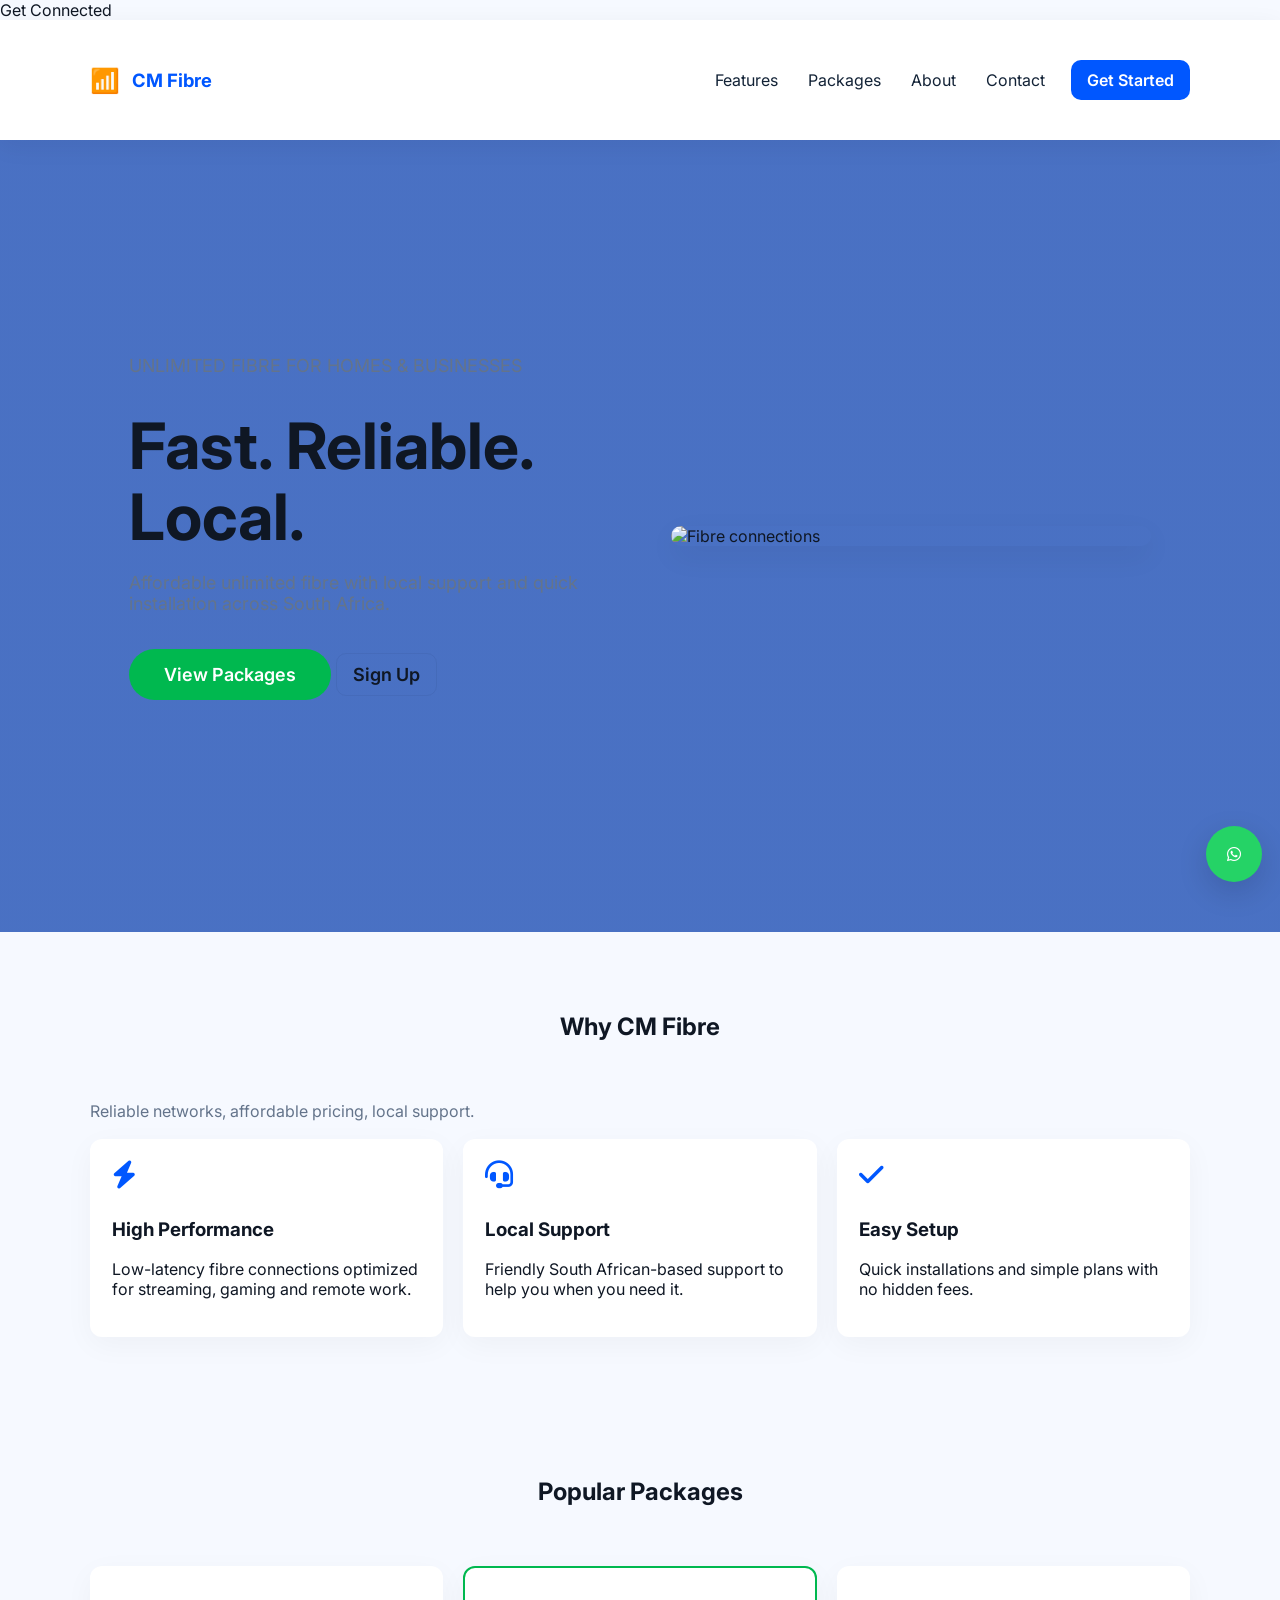
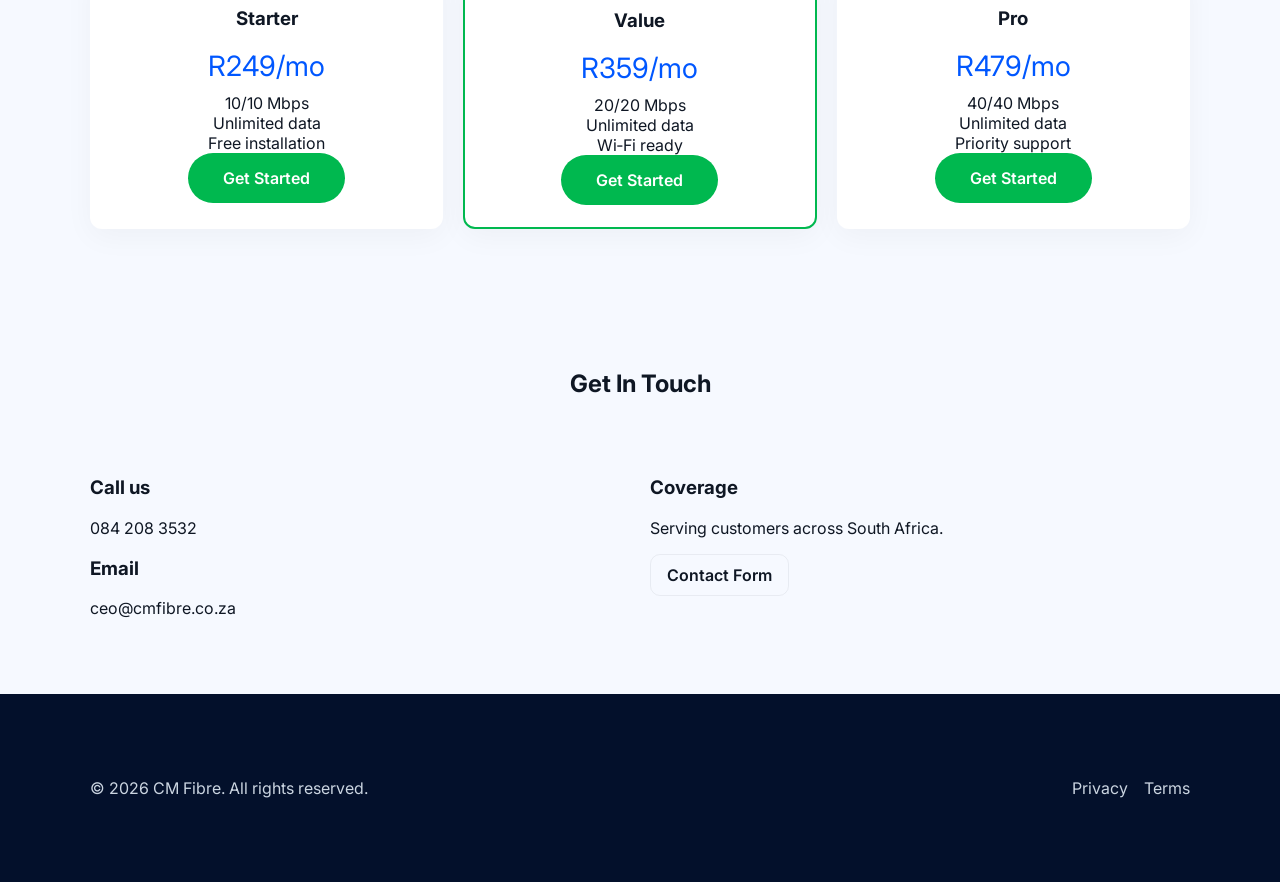
==== commit 17c3591f: "Rebuild site: clean responsive CM Fibre design (index, css, js, README)" ====
--- a/index.html
+++ b/index.html
@@ -13,579 +13,153 @@
     href="https://cdnjs.cloudflare.com/ajax/libs/font-awesome/6.6.0/css/all.min.css">
 
     <link rel="stylesheet" href="style.css">
-</head>
-
-<body>
-
-<!-- ================= NAVIGATION ================= -->
-
-<header>
-
-<nav class="navbar">
-
-<div class="logo">
-    <i class="fa-solid fa-wifi"></i>
-    <h2>CM Fibre</h2>
-</div>
-
-<div class="menu-toggle" aria-label="Menu" role="button">
-    <i class="fa-solid fa-bars"></i>
-</div>
-
-<ul class="nav-links">
-
-<li><a href="index.html" class="active">Home</a></li>
-
-<li><a href="packages.html">Packages</a></li>
-
-<li><a href="about.html">About</a></li>
-
-<li><a href="contact.html">Contact</a></li>
-
-</ul>
-
-<div class="nav-buttons">
-
-<a href="signup.html" class="signup-btn">
-Get Started
-</a>
-
-</div>
-
-</nav>
-
-</header>
-
-<!-- ================= HERO ================= -->
-
-<section class="hero">
-
-<div class="hero-overlay"></div>
-
-<div class="hero-content">
-
-<span class="tag">
-Unlimited Fibre Internet
-</span>
-
-<h1>
-
-Fast. Reliable.<br>
-
-Fibre Internet.
-
-</h1>
-
-<p>
-
-Experience blazing-fast fibre internet for
-your home and business with affordable
-packages, reliable support and quick
-installation.
-
-</p>
-
-<div class="hero-buttons">
-
-<a href="packages.html" class="btn-primary">
-
-View Packages
-
-</a>
-
-<a href="signup.html" class="btn-secondary">
 
 Get Connected
 
-</a>
+<!doctype html>
+<html lang="en">
+    <head>
+        <meta charset="utf-8" />
+        <meta name="viewport" content="width=device-width,initial-scale=1" />
+        <title>CM Fibre — Fast, Reliable Fibre Internet</title>
 
-</div>
+        <!-- Fonts & icons -->
+        <link href="https://fonts.googleapis.com/css2?family=Inter:wght@300;400;600;700&display=swap" rel="stylesheet">
+        <link rel="stylesheet" href="https://cdnjs.cloudflare.com/ajax/libs/font-awesome/6.6.0/css/all.min.css">
 
-</div>
+        <link rel="stylesheet" href="style.css">
+    </head>
+    <body>
+        <header class="site-header">
+            <div class="container header-inner">
+                <a class="brand" href="index.html" aria-label="CM Fibre homepage">
+                    <span class="logo-mark" aria-hidden="true">📶</span>
+                    <span class="brand-text">CM Fibre</span>
+                </a>
 
-</section>
+                <button id="navToggle" class="nav-toggle" aria-controls="primaryNav" aria-expanded="false">
+                    <span class="sr-only">Toggle navigation</span>
+                    <i class="fa-solid fa-bars" aria-hidden="true"></i>
+                </button>
 
-<!-- ================= FEATURED PACKAGES ================= -->
+                <nav id="primaryNav" class="nav" aria-label="Primary">
+                    <ul class="nav-list">
+                        <li><a href="#features">Features</a></li>
+                        <li><a href="#packages">Packages</a></li>
+                        <li><a href="#about">About</a></li>
+                        <li><a href="#contact">Contact</a></li>
+                    </ul>
+                    <a class="btn btn-cta" href="signup.html">Get Started</a>
+                </nav>
+            </div>
+        </header>
 
-<section class="featured">
+        <main>
+            <section class="hero">
+                <div class="container hero-inner">
+                    <div class="hero-copy">
+                        <p class="eyebrow">Unlimited fibre for homes & businesses</p>
+                        <h1>Fast. Reliable. Local.</h1>
+                        <p class="lead">Affordable unlimited fibre with local support and quick installation across South Africa.</p>
+                        <p class="hero-actions">
+                            <a class="btn btn-primary" href="#packages">View Packages</a>
+                            <a class="btn btn-outline" href="signup.html">Sign Up</a>
+                        </p>
+                    </div>
+                    <div class="hero-visual" aria-hidden="true">
+                        <img src="https://images.unsplash.com/photo-1504384308090-c894fdcc538d?q=80&w=1200&auto=format&fit=crop&crop=faces" alt="Fibre connections"/>
+                    </div>
+                </div>
+            </section>
 
-<div class="section-title">
+            <section id="features" class="section container features">
+                <h2 class="section-title">Why CM Fibre</h2>
+                <p class="section-sub">Reliable networks, affordable pricing, local support.</p>
+                <div class="grid grid-3">
+                    <article class="card">
+                        <i class="fa-solid fa-bolt feature-icon"></i>
+                        <h3>High Performance</h3>
+                        <p>Low-latency fibre connections optimized for streaming, gaming and remote work.</p>
+                    </article>
+                    <article class="card">
+                        <i class="fa-solid fa-headset feature-icon"></i>
+                        <h3>Local Support</h3>
+                        <p>Friendly South African-based support to help you when you need it.</p>
+                    </article>
+                    <article class="card">
+                        <i class="fa-solid fa-check feature-icon"></i>
+                        <h3>Easy Setup</h3>
+                        <p>Quick installations and simple plans with no hidden fees.</p>
+                    </article>
+                </div>
+            </section>
 
-<h2>Popular Fibre Packages</h2>
+            <section id="packages" class="section container packages">
+                <h2 class="section-title">Popular Packages</h2>
+                <div class="grid grid-3">
+                    <div class="plan">
+                        <h3>Starter</h3>
+                        <p class="price">R249<span>/mo</span></p>
+                        <ul>
+                            <li>10/10 Mbps</li>
+                            <li>Unlimited data</li>
+                            <li>Free installation</li>
+                        </ul>
+                        <a class="btn btn-primary" href="signup.html">Get Started</a>
+                    </div>
+                    <div class="plan popular">
+                        <h3>Value</h3>
+                        <p class="price">R359<span>/mo</span></p>
+                        <ul>
+                            <li>20/20 Mbps</li>
+                            <li>Unlimited data</li>
+                            <li>Wi‑Fi ready</li>
+                        </ul>
+                        <a class="btn btn-primary" href="signup.html">Get Started</a>
+                    </div>
+                    <div class="plan">
+                        <h3>Pro</h3>
+                        <p class="price">R479<span>/mo</span></p>
+                        <ul>
+                            <li>40/40 Mbps</li>
+                            <li>Unlimited data</li>
+                            <li>Priority support</li>
+                        </ul>
+                        <a class="btn btn-primary" href="signup.html">Get Started</a>
+                    </div>
+                </div>
+            </section>
 
-<p>
+            <section id="contact" class="section container contact">
+                <h2 class="section-title">Get In Touch</h2>
+                <div class="grid grid-2">
+                    <div>
+                        <h3>Call us</h3>
+                        <p>084 208 3532</p>
+                        <h3>Email</h3>
+                        <p>ceo@cmfibre.co.za</p>
+                    </div>
+                    <div>
+                        <h3>Coverage</h3>
+                        <p>Serving customers across South Africa.</p>
+                        <a class="btn btn-outline" href="contact.html">Contact Form</a>
+                    </div>
+                </div>
+            </section>
+        </main>
 
-Choose the package that suits your
-home or business.
+        <footer class="site-footer">
+            <div class="container footer-inner">
+                <p>© 2026 CM Fibre. All rights reserved.</p>
+                <nav aria-label="Footer">
+                    <a href="#">Privacy</a>
+                    <a href="#">Terms</a>
+                </nav>
+            </div>
+        </footer>
 
-</p>
+        <a class="whatsapp" href="https://wa.me/27842083532" aria-label="Chat on WhatsApp" target="_blank"><i class="fa-brands fa-whatsapp" aria-hidden="true"></i></a>
 
-</div>
-
-<div class="package-grid">
-
-<!-- Card -->
-
-<div class="package-card">
-
-<div class="network">
-Vuma Reach
-</div>
-
-<h3>10 Mbps</h3>
-
-<h1>R249</h1>
-
-<p>Unlimited Fibre</p>
-
-<ul>
-
-<li><i class="fa-solid fa-check"></i> Unlimited Data</li>
-
-<li><i class="fa-solid fa-check"></i> Fast Installation</li>
-
-<li><i class="fa-solid fa-check"></i> Local Support</li>
-
-</ul>
-
-<a href="signup.html">
-
-Get Connected
-
-</a>
-
-</div>
-
-<!-- Card -->
-
-<div class="package-card popular">
-
-<div class="popular-tag">
-
-Most Popular
-
-</div>
-
-<div class="network">
-
-Openserve
-
-</div>
-
-<h3>20 Mbps</h3>
-
-<h1>R359</h1>
-
-<p>Unlimited Fibre</p>
-
-<ul>
-
-<li><i class="fa-solid fa-check"></i> Unlimited Data</li>
-
-<li><i class="fa-solid fa-check"></i> Fast Installation</li>
-
-<li><i class="fa-solid fa-check"></i> WiFi Ready</li>
-
-</ul>
-
-<a href="signup.html">
-
-Get Connected
-
-</a>
-
-</div>
-
-
-<!-- Card -->
-
-<div class="package-card">
-
-<div class="network">
-
-Vuma Reach
-
-</div>
-
-<h3>10 Mbps</h3>
-
-<h1>R295</h1>
-
-<p>Unlimited Fibre</p>
-
-<ul>
-
-<li><i class="fa-solid fa-check"></i> Unlimited Data</li>
-
-<li><i class="fa-solid fa-check"></i> Fibre Ready</li>
-
-<li><i class="fa-solid fa-check"></i> 24/7 Support</li>
-
-</ul>
-
-<a href="signup.html">
-
-Get Connected
-
-</a>
-
-</div>
-
-<!-- Card -->
-
-<div class="package-card">
-
-<div class="network">
-
-Vuma Reach
-
-</div>
-
-<h3>20 Mbps</h3>
-
-<h1>R411</h1>
-
-<p>Unlimited Fibre</p>
-
-<ul>
-
-<li><i class="fa-solid fa-check"></i> Unlimited Data</li>
-
-<li><i class="fa-solid fa-check"></i> Fibre Ready</li>
-
-<li><i class="fa-solid fa-check"></i> 24/7 Support</li>
-
-</ul>
-
-<a href="signup.html">
-
-Get Connected
-
-</a>
-
-</div>
-
-<!-- Card -->
-
-<div class="package-card">
-
-<div class="network">
-
-Vuma Reach
-
-</div>
-
-<h3>20 Mbps</h3>
-
-<h1>R435</h1>
-
-<p>Unlimited Fibre</p>
-
-<ul>
-
-<li><i class="fa-solid fa-check"></i> Unlimited Data</li>
-
-<li><i class="fa-solid fa-check"></i> Fibre Ready</li>
-
-<li><i class="fa-solid fa-check"></i> 24/7 Support</li>
-
-</ul>
-
-<a href="signup.html">
-
-Get Connected
-
-</a>
-
-</div>
-
-<!-- Card -->
-
-<div class="package-card">
-
-<div class="network">
-
-Openserve
-
-</div>
-
-<h3>10 Mbps</h3>
-
-<h1>R297</h1>
-
-<p>Unlimited Fibre</p>
-
-<ul>
-
-<li><i class="fa-solid fa-check"></i> Unlimited Data</li>
-
-<li><i class="fa-solid fa-check"></i> Fibre Ready</li>
-
-<li><i class="fa-solid fa-check"></i> 24/7 Support</li>
-
-</ul>
-
-<a href="signup.html">
-
-Get Connected
-
-</a>
-
-</div>
-
-<!-- Card -->
-
-<div class="package-card">
-
-<div class="network">
-
-Openserve
-
-</div>
-
-<h3>40 Mbps</h3>
-
-<h1>R411</h1>
-
-<p>Unlimited Fibre</p>
-
-<ul>
-
-<li><i class="fa-solid fa-check"></i> Unlimited Data</li>
-
-<li><i class="fa-solid fa-check"></i> Fibre Ready</li>
-
-<li><i class="fa-solid fa-check"></i> 24/7 Support</li>
-
-</ul>
-
-<a href="signup.html">
-
-Get Connected
-
-</a>
-
-</div>
-
-<!-- Card -->
-
-<div class="package-card">
-
-<div class="network">
-
-Vuma Core
-
-</div>
-
-<h3>20 Mbps</h3>
-
-<h1>R479</h1>
-
-<p>Unlimited Fibre</p>
-
-<ul>
-
-<li><i class="fa-solid fa-check"></i> Unlimited Data</li>
-
-<li><i class="fa-solid fa-check"></i> Fibre Ready</li>
-
-<li><i class="fa-solid fa-check"></i> 24/7 Support</li>
-
-</ul>
-
-<a href="signup.html">
-
-Get Connected
-
-</a>
-
-</div>
-
-</div>
-
-</section>
-<!-- ================= WHY CHOOSE US ================= -->
-
-<section class="why-us">
-
-    <div class="section-title">
-        <h2>Why Choose CM Fibre?</h2>
-        <p>We're committed to delivering fast, reliable, and affordable fibre internet.</p>
-    </div>
-
-    <div class="features-grid">
-
-        <div class="feature-card">
-            <i class="fa-solid fa-bolt"></i>
-            <h3>Lightning Fast</h3>
-            <p>Enjoy buffer-free streaming, gaming and downloads with high-speed fibre.</p>
-        </div>
-
-        <div class="feature-card">
-            <i class="fa-solid fa-wifi"></i>
-            <h3>Reliable Network</h3>
-            <p>Powered by trusted fibre networks including Vuma Reach, Openserve and Vuma Core.</p>
-        </div>
-
-        <div class="feature-card">
-            <i class="fa-solid fa-headset"></i>
-            <h3>Local Support</h3>
-            <p>Friendly customer support whenever you need assistance.</p>
-        </div>
-
-        <div class="feature-card">
-            <i class="fa-solid fa-screwdriver-wrench"></i>
-            <h3>Quick Installation</h3>
-            <p>Professional installation to get your home or business connected quickly.</p>
-        </div>
-
-    </div>
-
-</section>
-
-<!-- ================= TESTIMONIALS ================= -->
-
-<section class="testimonials">
-
-    <div class="section-title">
-        <h2>What Our Customers Say</h2>
-    </div>
-
-    <div class="testimonial-grid">
-
-        <div class="testimonial-card">
-            <p>"Excellent service and super-fast internet. Installation was quick and the support team was amazing!"</p>
-            <h4>★★★★★</h4>
-            <span>Sarah M.</span>
-        </div>
-
-        <div class="testimonial-card">
-            <p>"We've had a fantastic experience with CM Fibre. Streaming and working from home has never been easier."</p>
-            <h4>★★★★★</h4>
-            <span>David K.</span>
-        </div>
-
-        <div class="testimonial-card">
-            <p>"Affordable prices and reliable internet. Highly recommended!"</p>
-            <h4>★★★★★</h4>
-            <span>Nomsa T.</span>
-        </div>
-
-    </div>
-
-</section>
-
-<!-- ================= FAQ ================= -->
-
-<section class="faq">
-
-    <div class="section-title">
-        <h2>Frequently Asked Questions</h2>
-    </div>
-
-    <div class="faq-container">
-
-        <div class="faq-item">
-            <h3>Do you offer unlimited fibre?</h3>
-            <p>Yes. All our fibre packages include unlimited data.</p>
-        </div>
-
-        <div class="faq-item">
-            <h3>How long does installation take?</h3>
-            <p>Installation times depend on your area, but we always aim to connect you as quickly as possible.</p>
-        </div>
-
-        <div class="faq-item">
-            <h3>Can I upgrade my package later?</h3>
-            <p>Absolutely! You can upgrade your package whenever your needs change.</p>
-        </div>
-
-    </div>
-
-</section>
-
-<!-- ================= CONTACT ================= -->
-
-<section class="contact-home">
-
-    <div class="section-title">
-        <h2>Get In Touch</h2>
-        <p>We're here to help you get connected.</p>
-    </div>
-
-    <div class="contact-grid">
-
-        <div class="contact-box">
-            <i class="fa-solid fa-phone"></i>
-            <h3>Call Us</h3>
-            <p>084 208 3532</p>
-        </div>
-
-        <div class="contact-box">
-            <i class="fa-solid fa-envelope"></i>
-            <h3>Email</h3>
-            <p>ceo@cmfibre.co.za</p>
-            <p>christian@cmfibre.co.za</p>
-        </div>
-
-        <div class="contact-box">
-            <i class="fa-solid fa-globe"></i>
-            <h3>Coverage</h3>
-            <p>Serving customers across South Africa.</p>
-        </div>
-
-    </div>
-
-</section>
-
-<!-- ================= FOOTER ================= -->
-
-<footer>
-
-    <div class="footer-content">
-
-        <div>
-            <h2>CM Fibre</h2>
-            <p>Fast. Reliable. Affordable Fibre Internet.</p>
-        </div>
-
-        <div>
-            <h3>Quick Links</h3>
-            <a href="index.html">Home</a><br>
-            <a href="packages.html">Packages</a><br>
-            <a href="about.html">About</a><br>
-            <a href="contact.html">Contact</a>
-        </div>
-
-        <div>
-            <h3>Contact</h3>
-            <p>📞 084 208 3532</p>
-            <p>📧 ceo@cmfibre.co.za</p>
-            <p>📧 christian@cmfibre.co.za</p>
-        </div>
-
-    </div>
-
-    <hr>
-
-    <p class="copyright">
-        © 2026 CM Fibre. All Rights Reserved.
-    </p>
-
-</footer>
-
-<!-- ================= WHATSAPP ================= -->
-
-<a href="https://wa.me/27842083532?text=Hello%20CM%20Fibre!%20I%20would%20like%20more%20information%20about%20your%20fibre%20packages."
-class="whatsapp"
-target="_blank">
-
-<i class="fa-brands fa-whatsapp"></i>
-
-</a>
-
-</body>
-
-<script src="script.js"></script>
-
+        <script src="script.js"></script>
+    </body>
 </html>
--- a/style.css
+++ b/style.css
@@ -2,34 +2,97 @@
  CM Fibre Website
  Author: ChatGPT
 ====================================*/
-
-@import url('https://fonts.googleapis.com/css2?family=Poppins:wght@300;400;500;600;700;800&display=swap');
-
-*{
+@import url('https://fonts.googleapis.com/css2?family=Inter:wght@300;400;600;700&display=swap');
+
+:root{
+    --bg:#f6f9ff;
+    --muted:#64748b;
+    --brand:#0057ff;
+    --accent:#00b84f;
+    --card:#ffffff;
+    --radius:14px;
+}
+
+*{box-sizing:border-box}
+html,body{height:100%}
+body{
     margin:0;
-    padding:0;
-    box-sizing:border-box;
-    font-family:'Poppins',sans-serif;
-    scroll-behavior:smooth;
-}
-
-body{
-    background:#f5f8fd;
-    color:#222;
-    line-height:1.6;
-}
-
-img{
-    max-width:100%;
-}
-
-a{
-    text-decoration:none;
-}
-
-ul{
-    list-style:none;
-}
+    font-family:Inter, system-ui, -apple-system, 'Segoe UI', Roboto, 'Helvetica Neue', Arial;
+    color:#0f1724;
+    background:var(--bg);
+    -webkit-font-smoothing:antialiased;
+}
+
+img{max-width:100%;display:block}
+a{text-decoration:none;color:inherit}
+ul{list-style:none;margin:0;padding:0}
+
+/* Layout helpers */
+.container{width:95%;max-width:1100px;margin:0 auto;padding:40px 0}
+.section{padding:60px 0}
+.section-title{margin-bottom:10px}
+.section-sub{color:var(--muted);margin-bottom:18px}
+
+/* Header */
+.site-header{background:var(--card);box-shadow:0 6px 24px rgba(15,23,36,.06);position:sticky;top:0;z-index:1000}
+.header-inner{display:flex;align-items:center;justify-content:space-between}
+.brand{display:flex;align-items:center;gap:12px;color:var(--brand);font-weight:700}
+.logo-mark{font-size:24px}
+.brand-text{font-size:1.15rem}
+
+.nav{display:flex;align-items:center;gap:20px}
+.nav-list{display:flex;gap:18px;margin:0;padding:0}
+.nav-list a{color:#122236;padding:8px 6px;border-radius:8px}
+.nav-list a:hover{background:rgba(0,87,255,.06)}
+.btn{display:inline-block;padding:10px 16px;border-radius:10px;font-weight:600}
+.btn-cta{background:var(--brand);color:#fff}
+.btn-primary{background:var(--accent);color:#fff}
+.btn-outline{border:1px solid rgba(15,23,36,.06);background:transparent}
+
+.nav-toggle{display:none;background:none;border:0;font-size:20px}
+
+/* Hero */
+.hero{background:linear-gradient(180deg,rgba(0,87,255,0.06),transparent);padding:40px 0}
+.hero-inner{display:grid;grid-template-columns:1fr 480px;gap:30px;align-items:center}
+.eyebrow{color:var(--muted);text-transform:uppercase;font-size:.85rem;margin-bottom:8px}
+.hero h1{font-size:2.4rem;margin:6px 0}
+.lead{color:var(--muted);max-width:60ch}
+.hero-visual img{border-radius:12px;box-shadow:0 10px 30px rgba(2,6,23,.06)}
+
+/* Features & cards */
+.grid{display:grid;gap:20px}
+.grid-3{grid-template-columns:repeat(3,1fr)}
+.grid-2{grid-template-columns:repeat(2,1fr)}
+.card{background:var(--card);padding:22px;border-radius:12px;box-shadow:0 8px 30px rgba(2,6,23,.04);text-align:left}
+.feature-icon{font-size:28px;color:var(--brand);margin-bottom:10px}
+
+.packages .plan{background:var(--card);padding:22px;border-radius:12px;text-align:center;box-shadow:0 8px 30px rgba(2,6,23,.04)}
+.packages .price{font-size:28px;color:var(--brand);margin:10px 0}
+.plan.popular{border:2px solid var(--accent)}
+
+/* Contact/footer */
+.site-footer{background:#03102b;color:#cbd5e1;padding:28px 0}
+.footer-inner{display:flex;justify-content:space-between;align-items:center;gap:12px}
+.footer-inner a{color:#cbd5e1;margin-left:12px}
+
+.whatsapp{position:fixed;right:18px;bottom:18px;background:#25d366;color:#fff;width:56px;height:56px;border-radius:50%;display:flex;align-items:center;justify-content:center;box-shadow:0 10px 30px rgba(2,6,23,.15)}
+
+/* Responsive */
+@media (max-width:900px){
+    .grid-3{grid-template-columns:repeat(2,1fr)}
+    .hero-inner{grid-template-columns:1fr 320px}
+}
+@media (max-width:720px){
+    .nav{display:none}
+    .nav-toggle{display:block}
+    .hero-inner{grid-template-columns:1fr}
+    .grid-3,.grid-2{grid-template-columns:1fr}
+    .container{padding:20px}
+}
+
+/* Accessibility helpers */
+.sr-only{position:absolute;width:1px;height:1px;padding:0;margin:-1px;overflow:hidden;clip:rect(0,0,0,0);white-space:nowrap;border:0}
+
 
 /*=========================
 NAVBAR
--- a/style.css
+++ b/style.css
@@ -2,34 +2,97 @@
  CM Fibre Website
  Author: ChatGPT
 ====================================*/
-
-@import url('https://fonts.googleapis.com/css2?family=Poppins:wght@300;400;500;600;700;800&display=swap');
-
-*{
+@import url('https://fonts.googleapis.com/css2?family=Inter:wght@300;400;600;700&display=swap');
+
+:root{
+    --bg:#f6f9ff;
+    --muted:#64748b;
+    --brand:#0057ff;
+    --accent:#00b84f;
+    --card:#ffffff;
+    --radius:14px;
+}
+
+*{box-sizing:border-box}
+html,body{height:100%}
+body{
     margin:0;
-    padding:0;
-    box-sizing:border-box;
-    font-family:'Poppins',sans-serif;
-    scroll-behavior:smooth;
-}
-
-body{
-    background:#f5f8fd;
-    color:#222;
-    line-height:1.6;
-}
-
-img{
-    max-width:100%;
-}
-
-a{
-    text-decoration:none;
-}
-
-ul{
-    list-style:none;
-}
+    font-family:Inter, system-ui, -apple-system, 'Segoe UI', Roboto, 'Helvetica Neue', Arial;
+    color:#0f1724;
+    background:var(--bg);
+    -webkit-font-smoothing:antialiased;
+}
+
+img{max-width:100%;display:block}
+a{text-decoration:none;color:inherit}
+ul{list-style:none;margin:0;padding:0}
+
+/* Layout helpers */
+.container{width:95%;max-width:1100px;margin:0 auto;padding:40px 0}
+.section{padding:60px 0}
+.section-title{margin-bottom:10px}
+.section-sub{color:var(--muted);margin-bottom:18px}
+
+/* Header */
+.site-header{background:var(--card);box-shadow:0 6px 24px rgba(15,23,36,.06);position:sticky;top:0;z-index:1000}
+.header-inner{display:flex;align-items:center;justify-content:space-between}
+.brand{display:flex;align-items:center;gap:12px;color:var(--brand);font-weight:700}
+.logo-mark{font-size:24px}
+.brand-text{font-size:1.15rem}
+
+.nav{display:flex;align-items:center;gap:20px}
+.nav-list{display:flex;gap:18px;margin:0;padding:0}
+.nav-list a{color:#122236;padding:8px 6px;border-radius:8px}
+.nav-list a:hover{background:rgba(0,87,255,.06)}
+.btn{display:inline-block;padding:10px 16px;border-radius:10px;font-weight:600}
+.btn-cta{background:var(--brand);color:#fff}
+.btn-primary{background:var(--accent);color:#fff}
+.btn-outline{border:1px solid rgba(15,23,36,.06);background:transparent}
+
+.nav-toggle{display:none;background:none;border:0;font-size:20px}
+
+/* Hero */
+.hero{background:linear-gradient(180deg,rgba(0,87,255,0.06),transparent);padding:40px 0}
+.hero-inner{display:grid;grid-template-columns:1fr 480px;gap:30px;align-items:center}
+.eyebrow{color:var(--muted);text-transform:uppercase;font-size:.85rem;margin-bottom:8px}
+.hero h1{font-size:2.4rem;margin:6px 0}
+.lead{color:var(--muted);max-width:60ch}
+.hero-visual img{border-radius:12px;box-shadow:0 10px 30px rgba(2,6,23,.06)}
+
+/* Features & cards */
+.grid{display:grid;gap:20px}
+.grid-3{grid-template-columns:repeat(3,1fr)}
+.grid-2{grid-template-columns:repeat(2,1fr)}
+.card{background:var(--card);padding:22px;border-radius:12px;box-shadow:0 8px 30px rgba(2,6,23,.04);text-align:left}
+.feature-icon{font-size:28px;color:var(--brand);margin-bottom:10px}
+
+.packages .plan{background:var(--card);padding:22px;border-radius:12px;text-align:center;box-shadow:0 8px 30px rgba(2,6,23,.04)}
+.packages .price{font-size:28px;color:var(--brand);margin:10px 0}
+.plan.popular{border:2px solid var(--accent)}
+
+/* Contact/footer */
+.site-footer{background:#03102b;color:#cbd5e1;padding:28px 0}
+.footer-inner{display:flex;justify-content:space-between;align-items:center;gap:12px}
+.footer-inner a{color:#cbd5e1;margin-left:12px}
+
+.whatsapp{position:fixed;right:18px;bottom:18px;background:#25d366;color:#fff;width:56px;height:56px;border-radius:50%;display:flex;align-items:center;justify-content:center;box-shadow:0 10px 30px rgba(2,6,23,.15)}
+
+/* Responsive */
+@media (max-width:900px){
+    .grid-3{grid-template-columns:repeat(2,1fr)}
+    .hero-inner{grid-template-columns:1fr 320px}
+}
+@media (max-width:720px){
+    .nav{display:none}
+    .nav-toggle{display:block}
+    .hero-inner{grid-template-columns:1fr}
+    .grid-3,.grid-2{grid-template-columns:1fr}
+    .container{padding:20px}
+}
+
+/* Accessibility helpers */
+.sr-only{position:absolute;width:1px;height:1px;padding:0;margin:-1px;overflow:hidden;clip:rect(0,0,0,0);white-space:nowrap;border:0}
+
 
 /*=========================
 NAVBAR
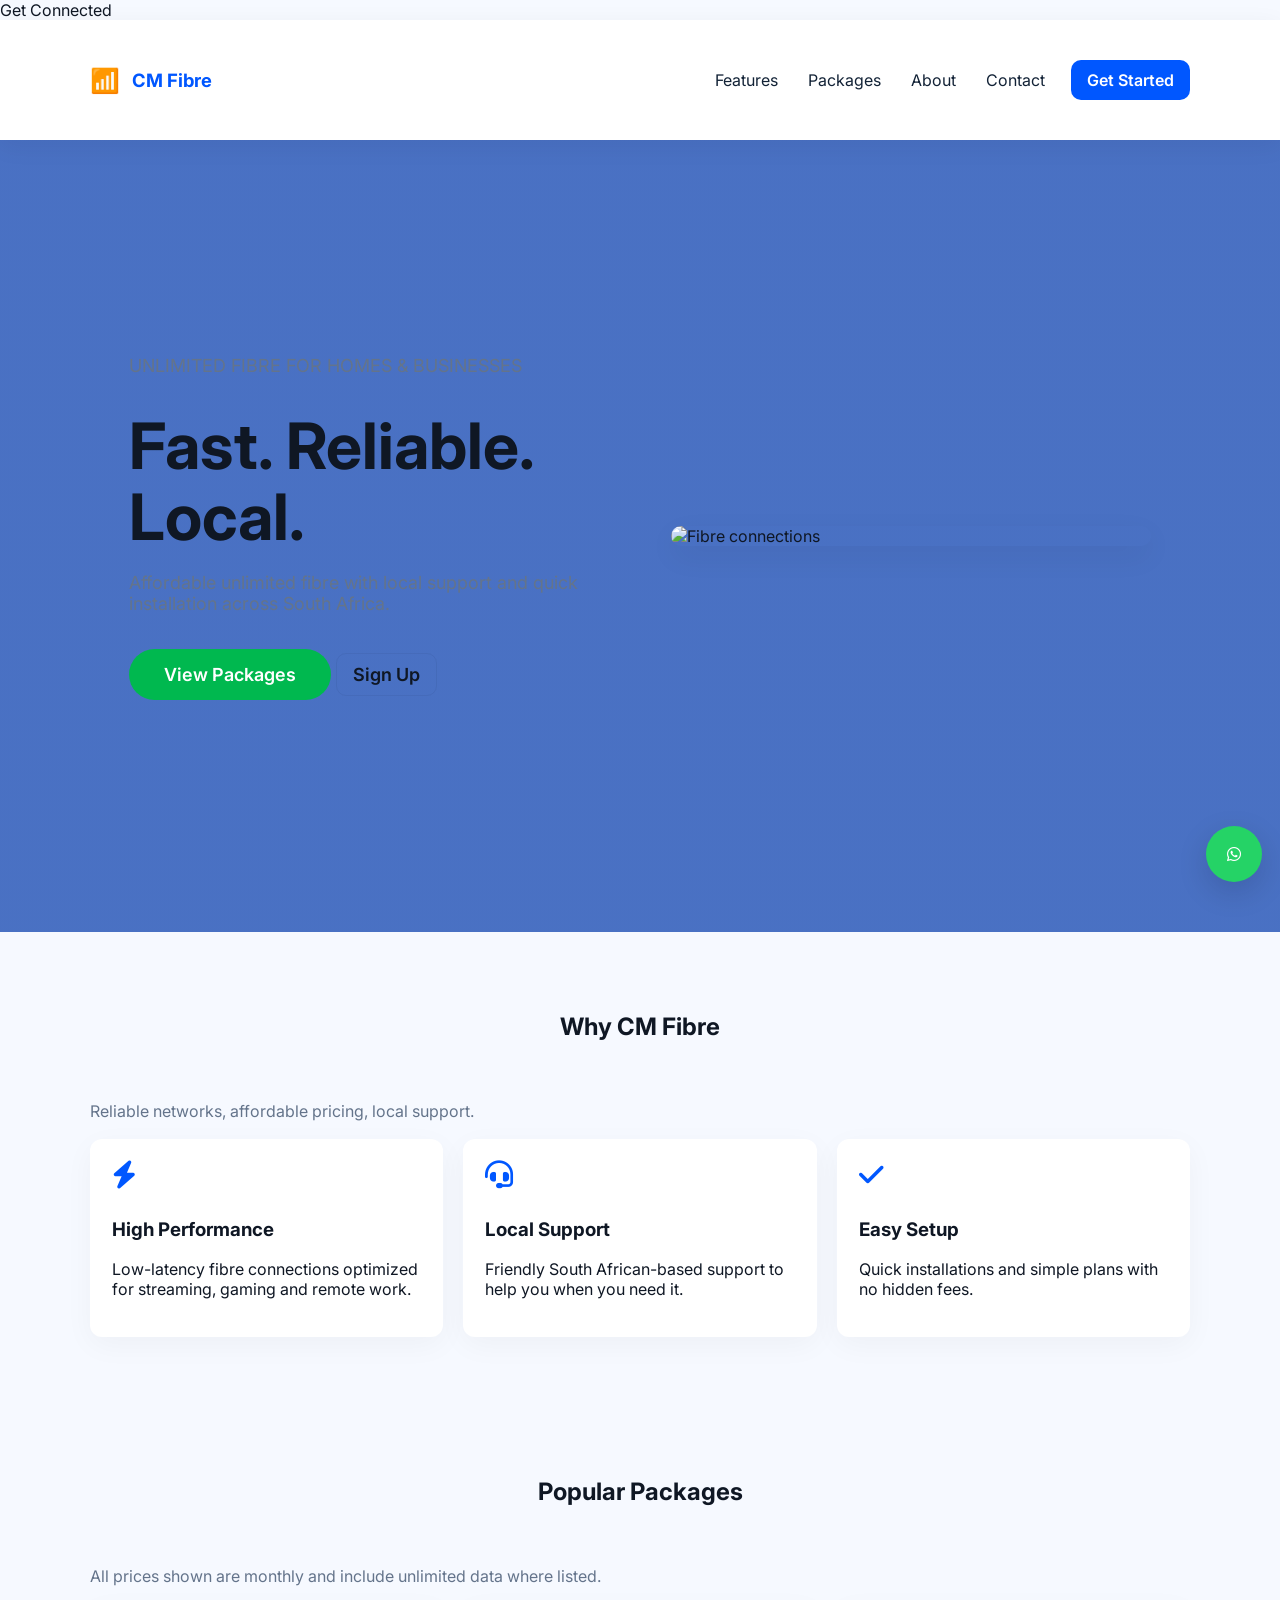
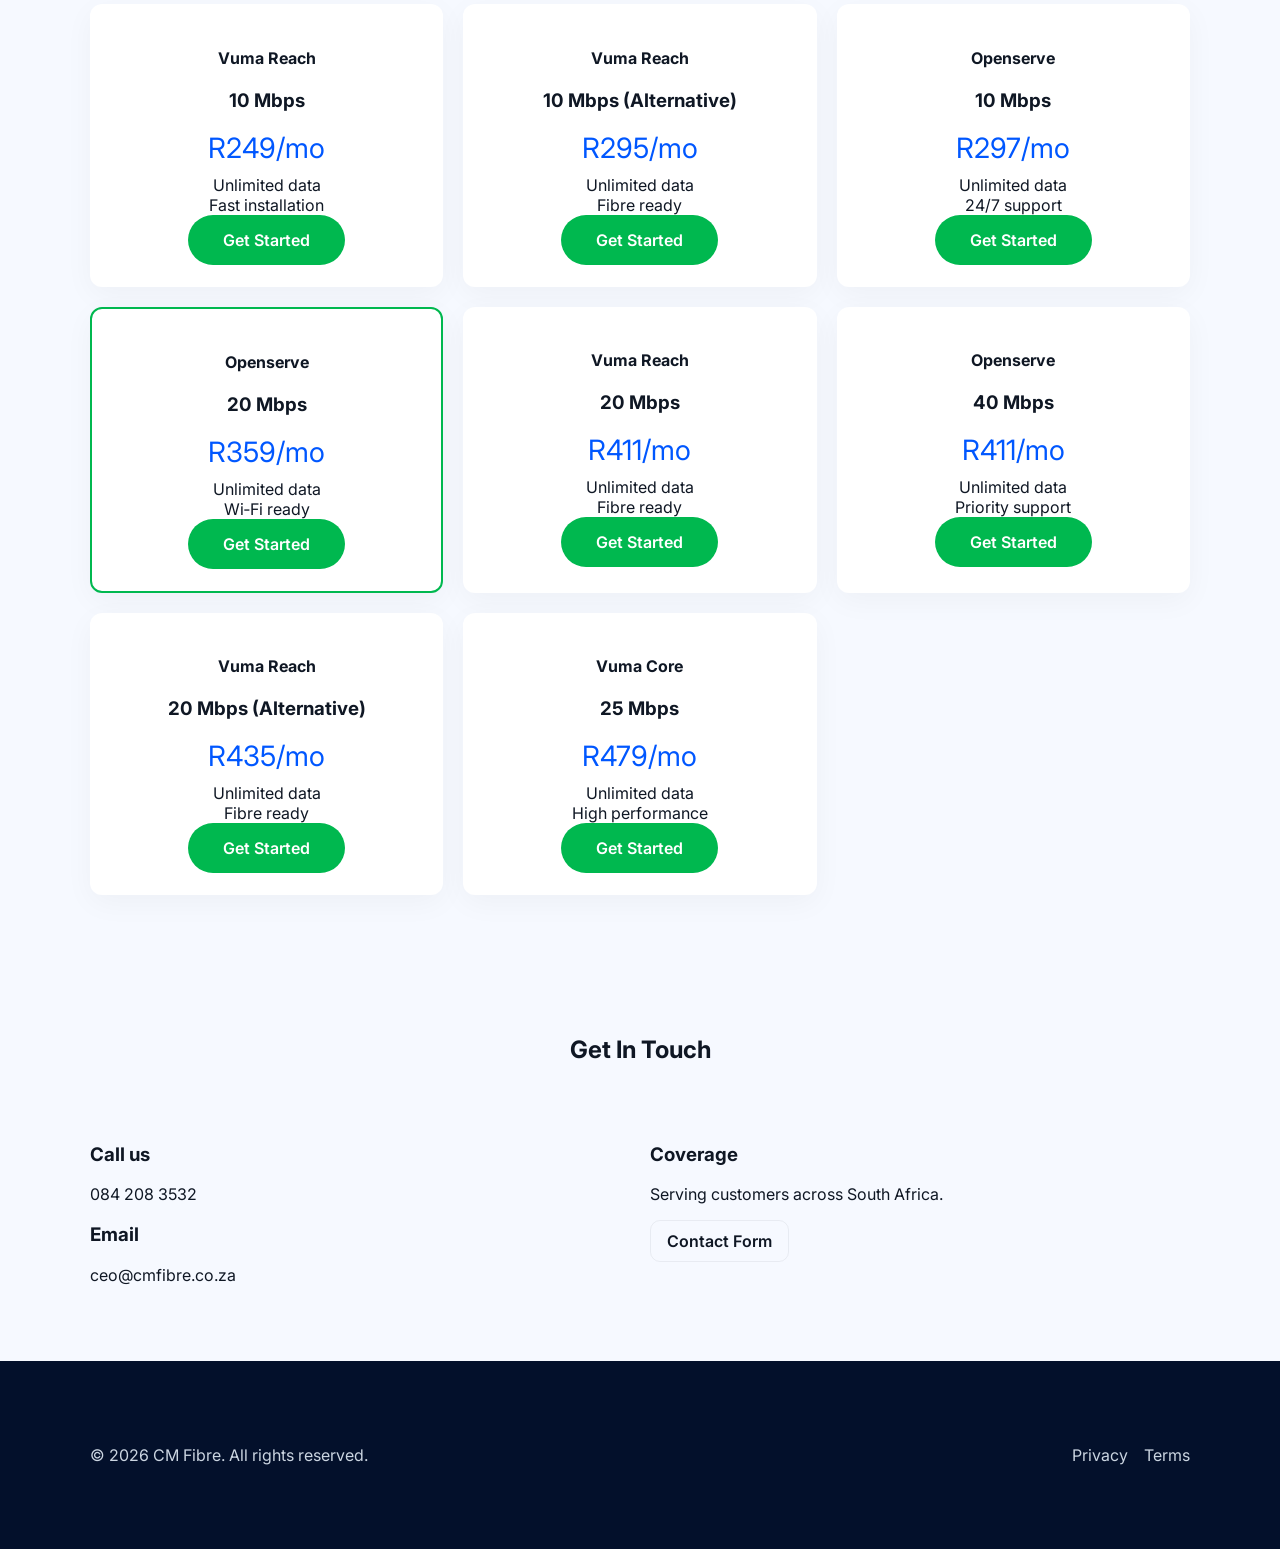
==== commit c6dfbf7e: "Homepage: restore full package list and original prices" ====
--- a/index.html
+++ b/index.html
@@ -96,34 +96,92 @@
 
             <section id="packages" class="section container packages">
                 <h2 class="section-title">Popular Packages</h2>
+                <p class="section-sub">All prices shown are monthly and include unlimited data where listed.</p>
                 <div class="grid grid-3">
                     <div class="plan">
-                        <h3>Starter</h3>
+                        <h4 class="provider">Vuma Reach</h4>
+                        <h3>10 Mbps</h3>
                         <p class="price">R249<span>/mo</span></p>
                         <ul>
-                            <li>10/10 Mbps</li>
-                            <li>Unlimited data</li>
-                            <li>Free installation</li>
-                        </ul>
-                        <a class="btn btn-primary" href="signup.html">Get Started</a>
-                    </div>
+                            <li>Unlimited data</li>
+                            <li>Fast installation</li>
+                        </ul>
+                        <a class="btn btn-primary" href="signup.html">Get Started</a>
+                    </div>
+
+                    <div class="plan">
+                        <h4 class="provider">Vuma Reach</h4>
+                        <h3>10 Mbps (Alternative)</h3>
+                        <p class="price">R295<span>/mo</span></p>
+                        <ul>
+                            <li>Unlimited data</li>
+                            <li>Fibre ready</li>
+                        </ul>
+                        <a class="btn btn-primary" href="signup.html">Get Started</a>
+                    </div>
+
+                    <div class="plan">
+                        <h4 class="provider">Openserve</h4>
+                        <h3>10 Mbps</h3>
+                        <p class="price">R297<span>/mo</span></p>
+                        <ul>
+                            <li>Unlimited data</li>
+                            <li>24/7 support</li>
+                        </ul>
+                        <a class="btn btn-primary" href="signup.html">Get Started</a>
+                    </div>
+
                     <div class="plan popular">
-                        <h3>Value</h3>
+                        <h4 class="provider">Openserve</h4>
+                        <h3>20 Mbps</h3>
                         <p class="price">R359<span>/mo</span></p>
                         <ul>
-                            <li>20/20 Mbps</li>
                             <li>Unlimited data</li>
                             <li>Wi‑Fi ready</li>
                         </ul>
                         <a class="btn btn-primary" href="signup.html">Get Started</a>
                     </div>
-                    <div class="plan">
-                        <h3>Pro</h3>
+
+                    <div class="plan">
+                        <h4 class="provider">Vuma Reach</h4>
+                        <h3>20 Mbps</h3>
+                        <p class="price">R411<span>/mo</span></p>
+                        <ul>
+                            <li>Unlimited data</li>
+                            <li>Fibre ready</li>
+                        </ul>
+                        <a class="btn btn-primary" href="signup.html">Get Started</a>
+                    </div>
+
+                    <div class="plan">
+                        <h4 class="provider">Openserve</h4>
+                        <h3>40 Mbps</h3>
+                        <p class="price">R411<span>/mo</span></p>
+                        <ul>
+                            <li>Unlimited data</li>
+                            <li>Priority support</li>
+                        </ul>
+                        <a class="btn btn-primary" href="signup.html">Get Started</a>
+                    </div>
+
+                    <div class="plan">
+                        <h4 class="provider">Vuma Reach</h4>
+                        <h3>20 Mbps (Alternative)</h3>
+                        <p class="price">R435<span>/mo</span></p>
+                        <ul>
+                            <li>Unlimited data</li>
+                            <li>Fibre ready</li>
+                        </ul>
+                        <a class="btn btn-primary" href="signup.html">Get Started</a>
+                    </div>
+
+                    <div class="plan">
+                        <h4 class="provider">Vuma Core</h4>
+                        <h3>25 Mbps</h3>
                         <p class="price">R479<span>/mo</span></p>
                         <ul>
-                            <li>40/40 Mbps</li>
-                            <li>Unlimited data</li>
-                            <li>Priority support</li>
+                            <li>Unlimited data</li>
+                            <li>High performance</li>
                         </ul>
                         <a class="btn btn-primary" href="signup.html">Get Started</a>
                     </div>
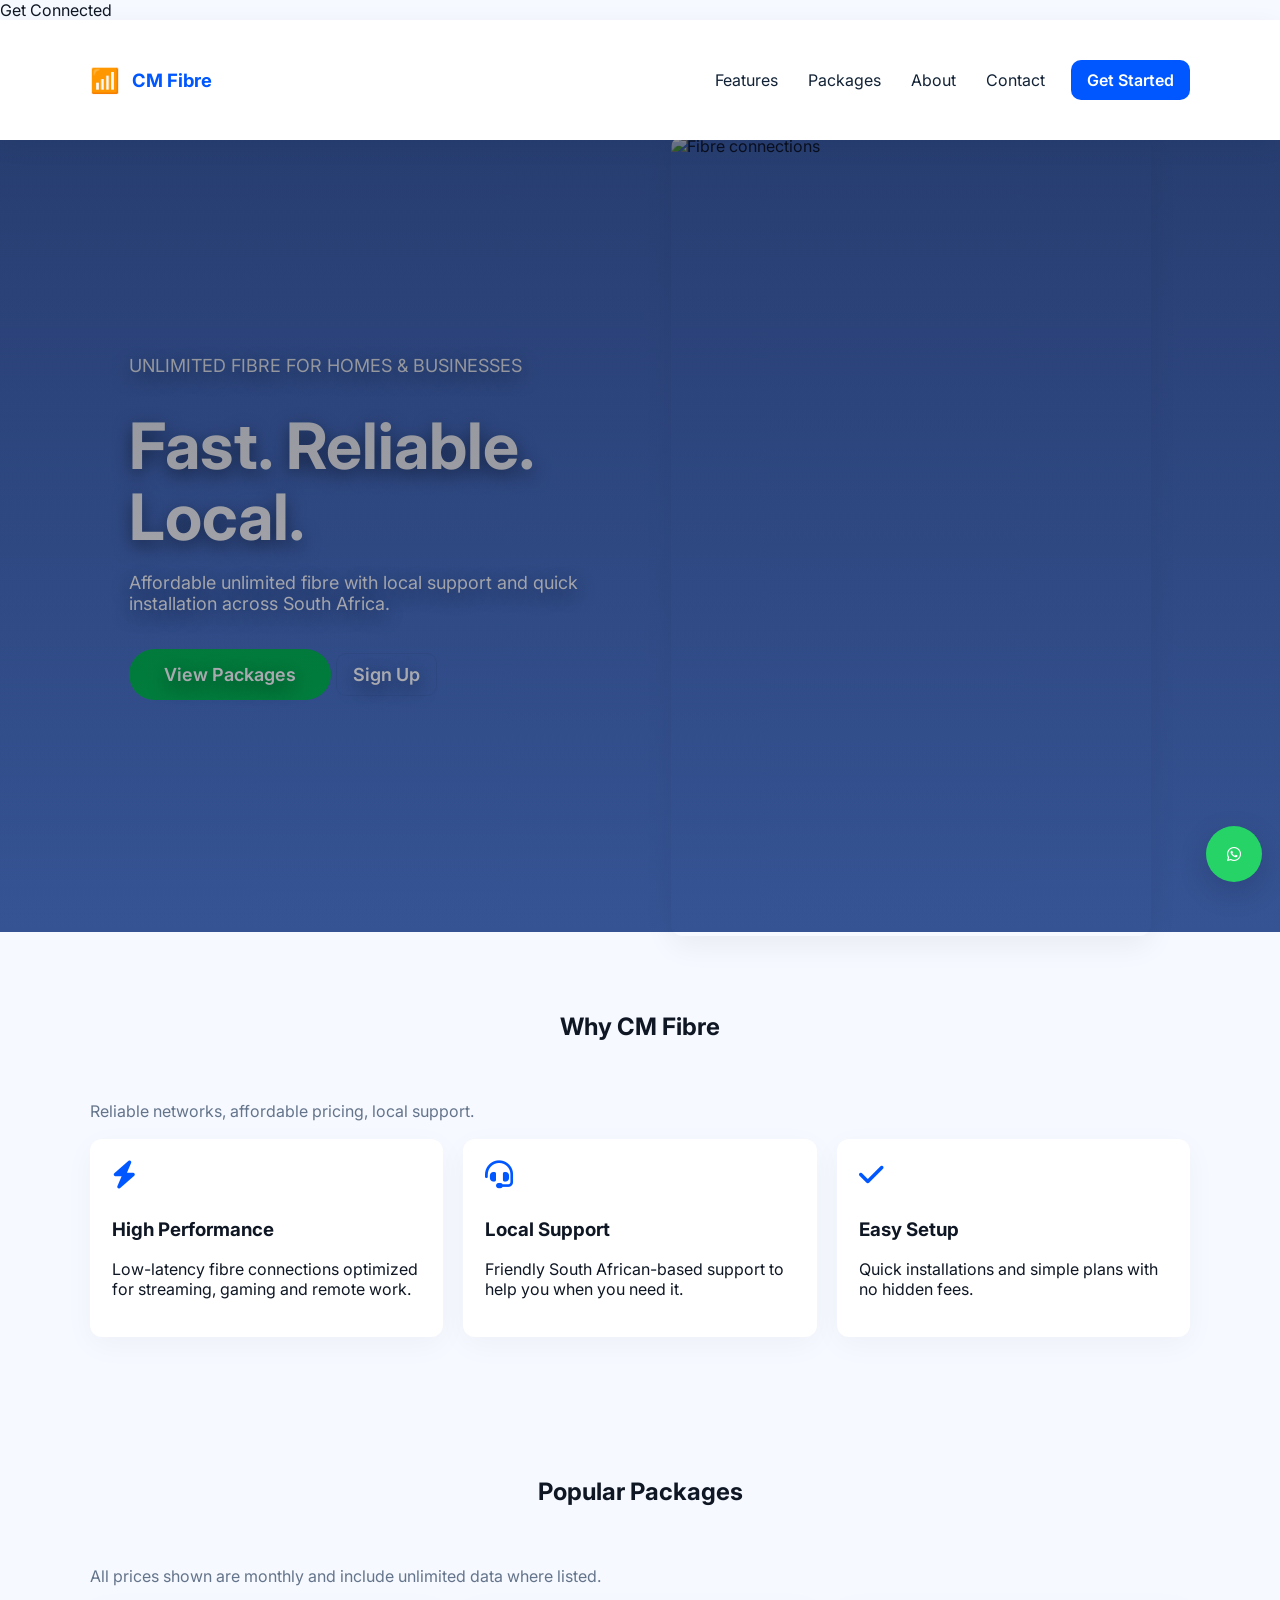
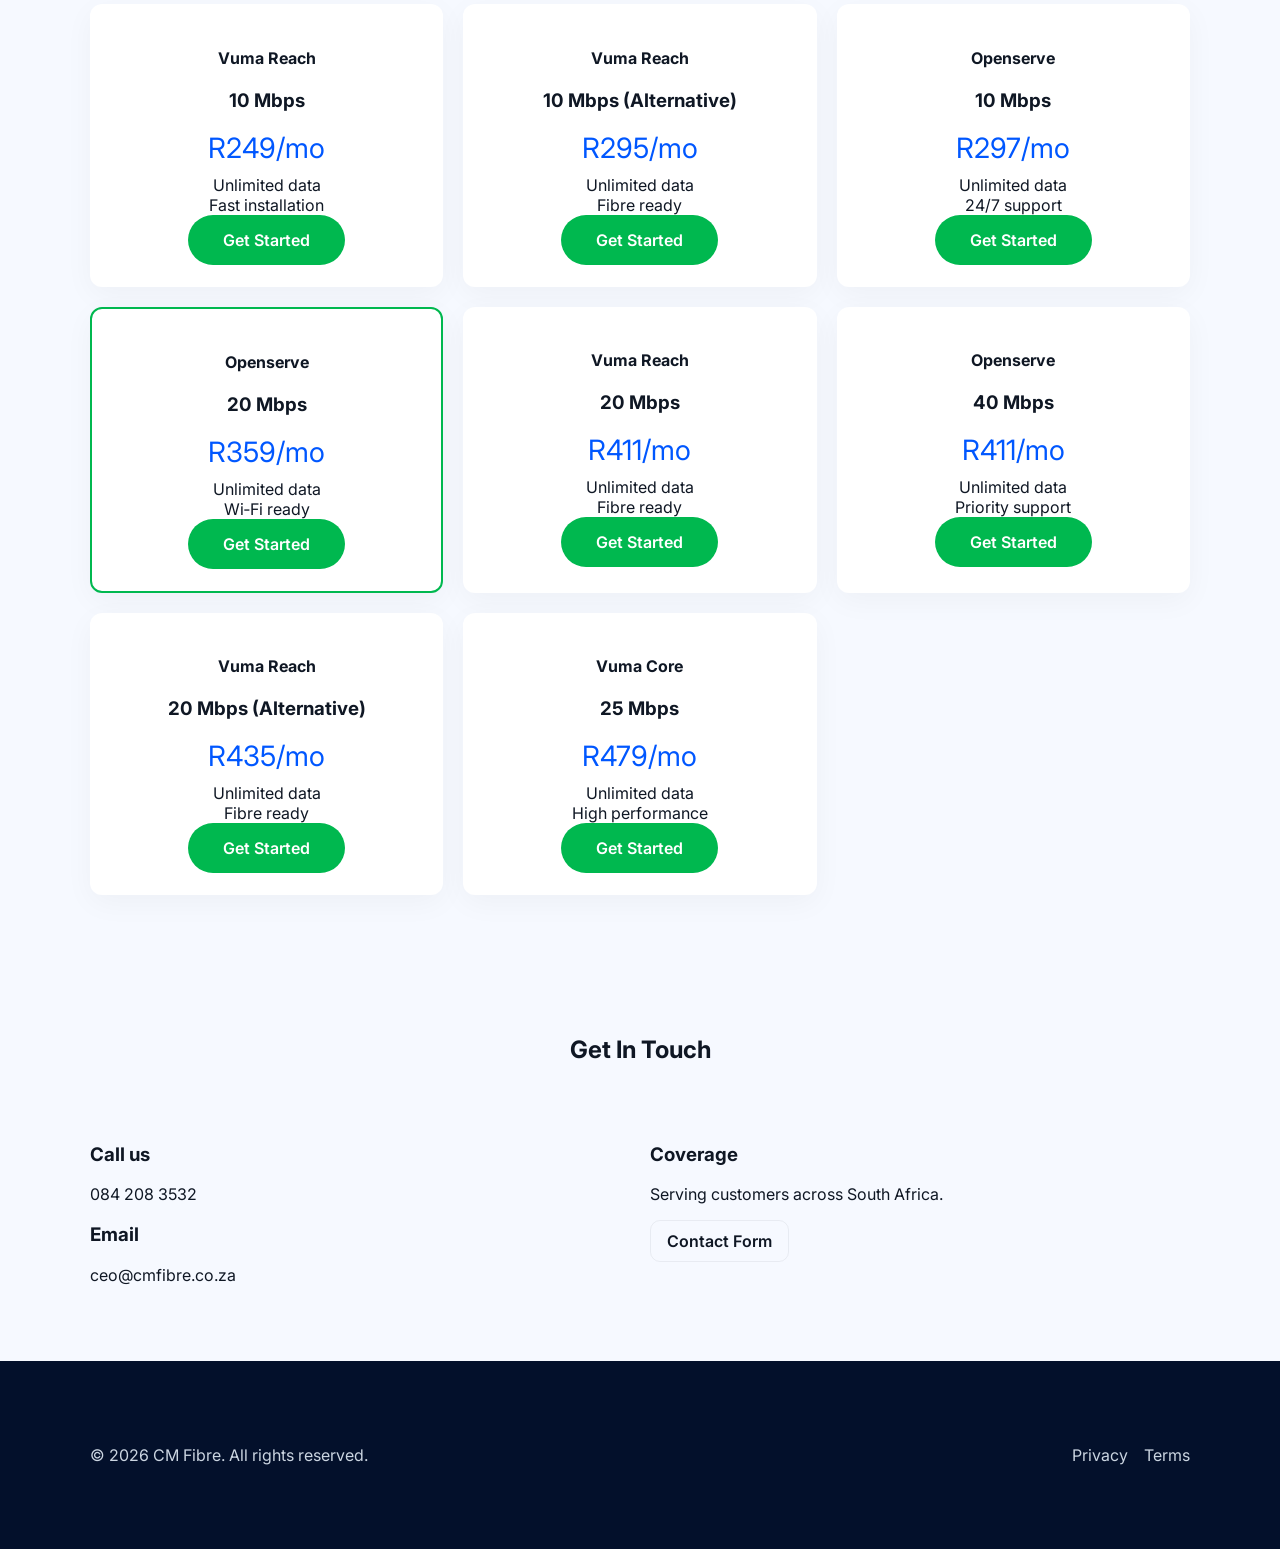
==== commit 2970291e: "Perf: preconnect fonts, add meta description, lazy-load hero image, defer script" ====
--- a/index.html
+++ b/index.html
@@ -22,8 +22,11 @@
         <meta charset="utf-8" />
         <meta name="viewport" content="width=device-width,initial-scale=1" />
         <title>CM Fibre — Fast, Reliable Fibre Internet</title>
+        <meta name="description" content="CM Fibre offers affordable unlimited fibre internet with quick installation and local support across South Africa." />
 
         <!-- Fonts & icons -->
+        <link rel="preconnect" href="https://fonts.googleapis.com">
+        <link rel="preconnect" href="https://fonts.gstatic.com" crossorigin>
         <link href="https://fonts.googleapis.com/css2?family=Inter:wght@300;400;600;700&display=swap" rel="stylesheet">
         <link rel="stylesheet" href="https://cdnjs.cloudflare.com/ajax/libs/font-awesome/6.6.0/css/all.min.css">
 
@@ -67,7 +70,7 @@
                         </p>
                     </div>
                     <div class="hero-visual" aria-hidden="true">
-                        <img src="https://images.unsplash.com/photo-1504384308090-c894fdcc538d?q=80&w=1200&auto=format&fit=crop&crop=faces" alt="Fibre connections"/>
+                        <img src="https://images.unsplash.com/photo-1504384308090-c894fdcc538d?q=80&w=1200&auto=format&fit=crop&crop=faces" alt="Fibre connections" loading="lazy" width="1200" height="800" />
                     </div>
                 </div>
             </section>
@@ -218,6 +221,6 @@
 
         <a class="whatsapp" href="https://wa.me/27842083532" aria-label="Chat on WhatsApp" target="_blank"><i class="fa-brands fa-whatsapp" aria-hidden="true"></i></a>
 
-        <script src="script.js"></script>
+        <script src="script.js" defer></script>
     </body>
 </html>
--- a/style.css
+++ b/style.css
@@ -58,6 +58,11 @@
 .hero h1{font-size:2.4rem;margin:6px 0}
 .lead{color:var(--muted);max-width:60ch}
 .hero-visual img{border-radius:12px;box-shadow:0 10px 30px rgba(2,6,23,.06)}
+
+/* Improve contrast for hero text */
+.hero{position:relative}
+.hero::before{content:"";position:absolute;inset:0;background:linear-gradient(180deg,rgba(2,6,23,0.48),rgba(2,6,23,0.28));pointer-events:none;border-radius:0}
+.hero .hero-copy, .hero .eyebrow, .hero .lead{color:#ffffff !important;text-shadow:0 6px 18px rgba(0,0,0,0.5)}
 
 /* Features & cards */
 .grid{display:grid;gap:20px}
--- a/style.css
+++ b/style.css
@@ -58,6 +58,11 @@
 .hero h1{font-size:2.4rem;margin:6px 0}
 .lead{color:var(--muted);max-width:60ch}
 .hero-visual img{border-radius:12px;box-shadow:0 10px 30px rgba(2,6,23,.06)}
+
+/* Improve contrast for hero text */
+.hero{position:relative}
+.hero::before{content:"";position:absolute;inset:0;background:linear-gradient(180deg,rgba(2,6,23,0.48),rgba(2,6,23,0.28));pointer-events:none;border-radius:0}
+.hero .hero-copy, .hero .eyebrow, .hero .lead{color:#ffffff !important;text-shadow:0 6px 18px rgba(0,0,0,0.5)}
 
 /* Features & cards */
 .grid{display:grid;gap:20px}
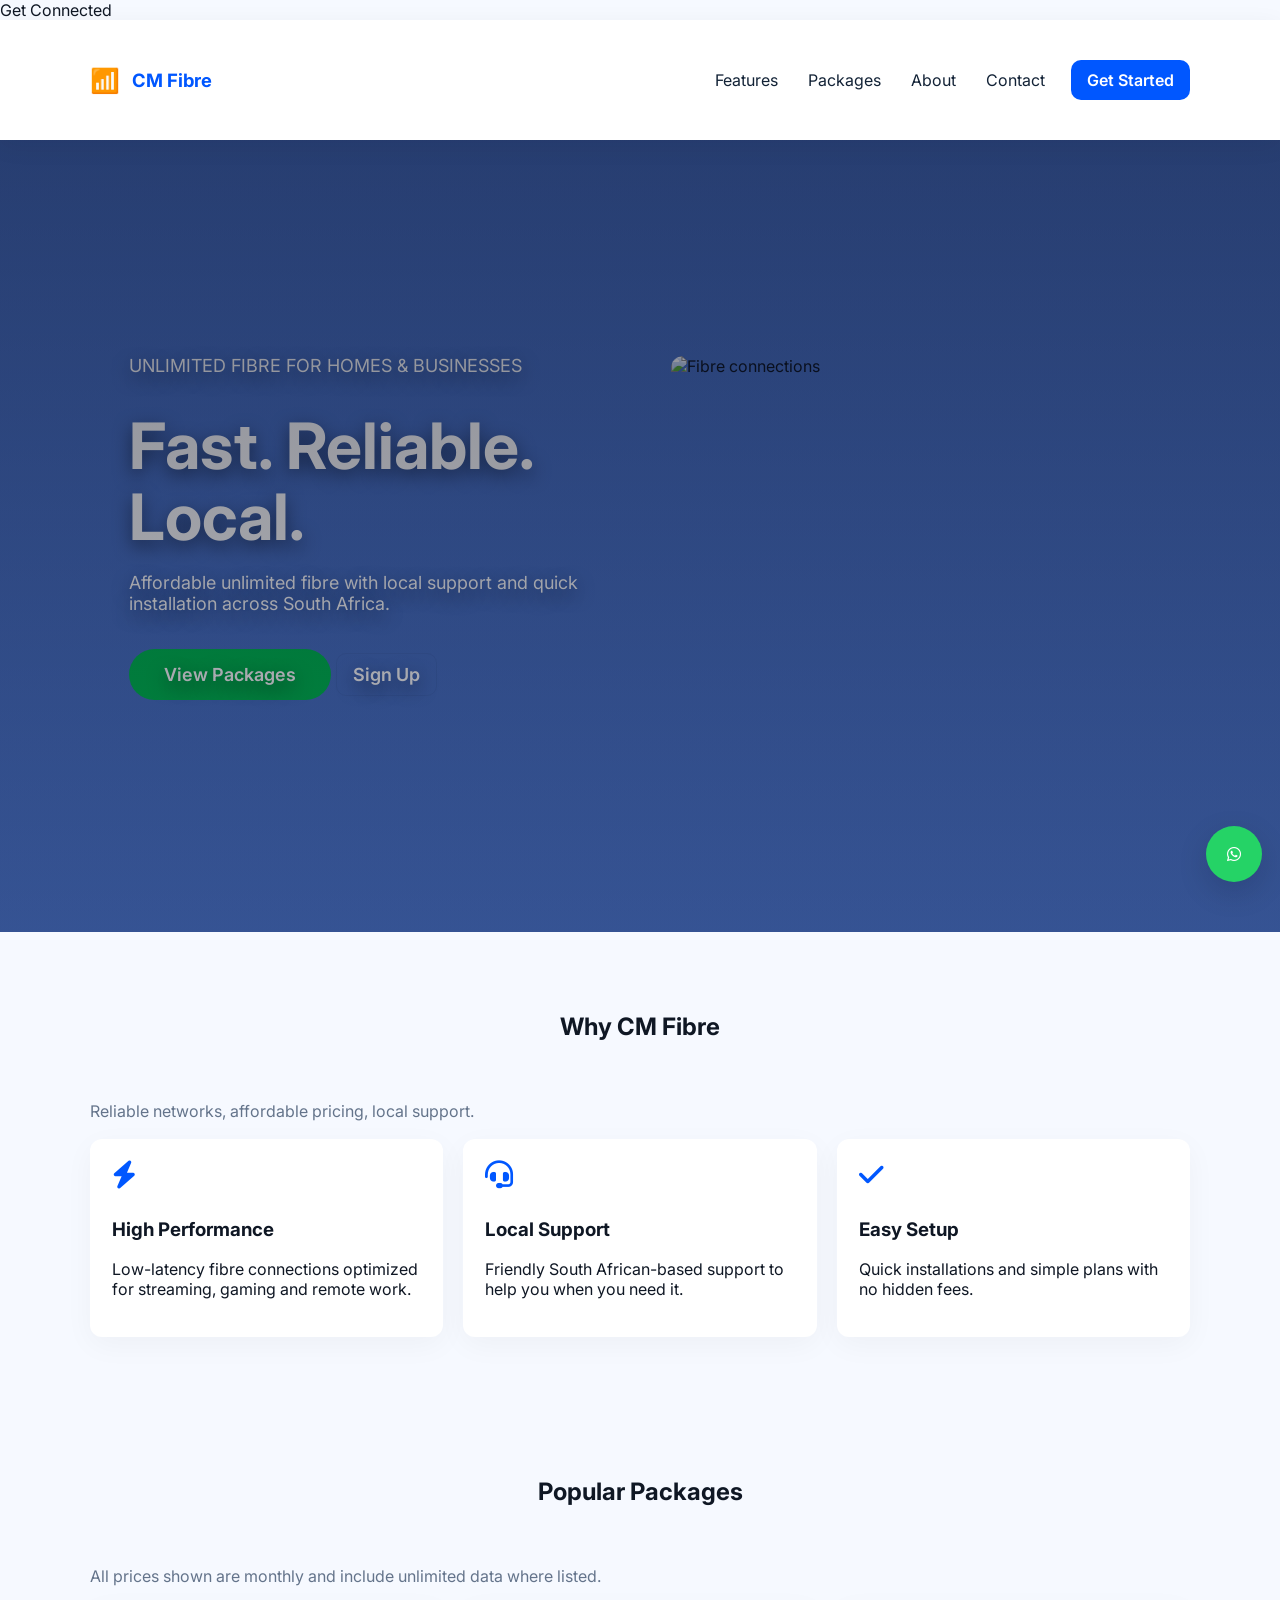
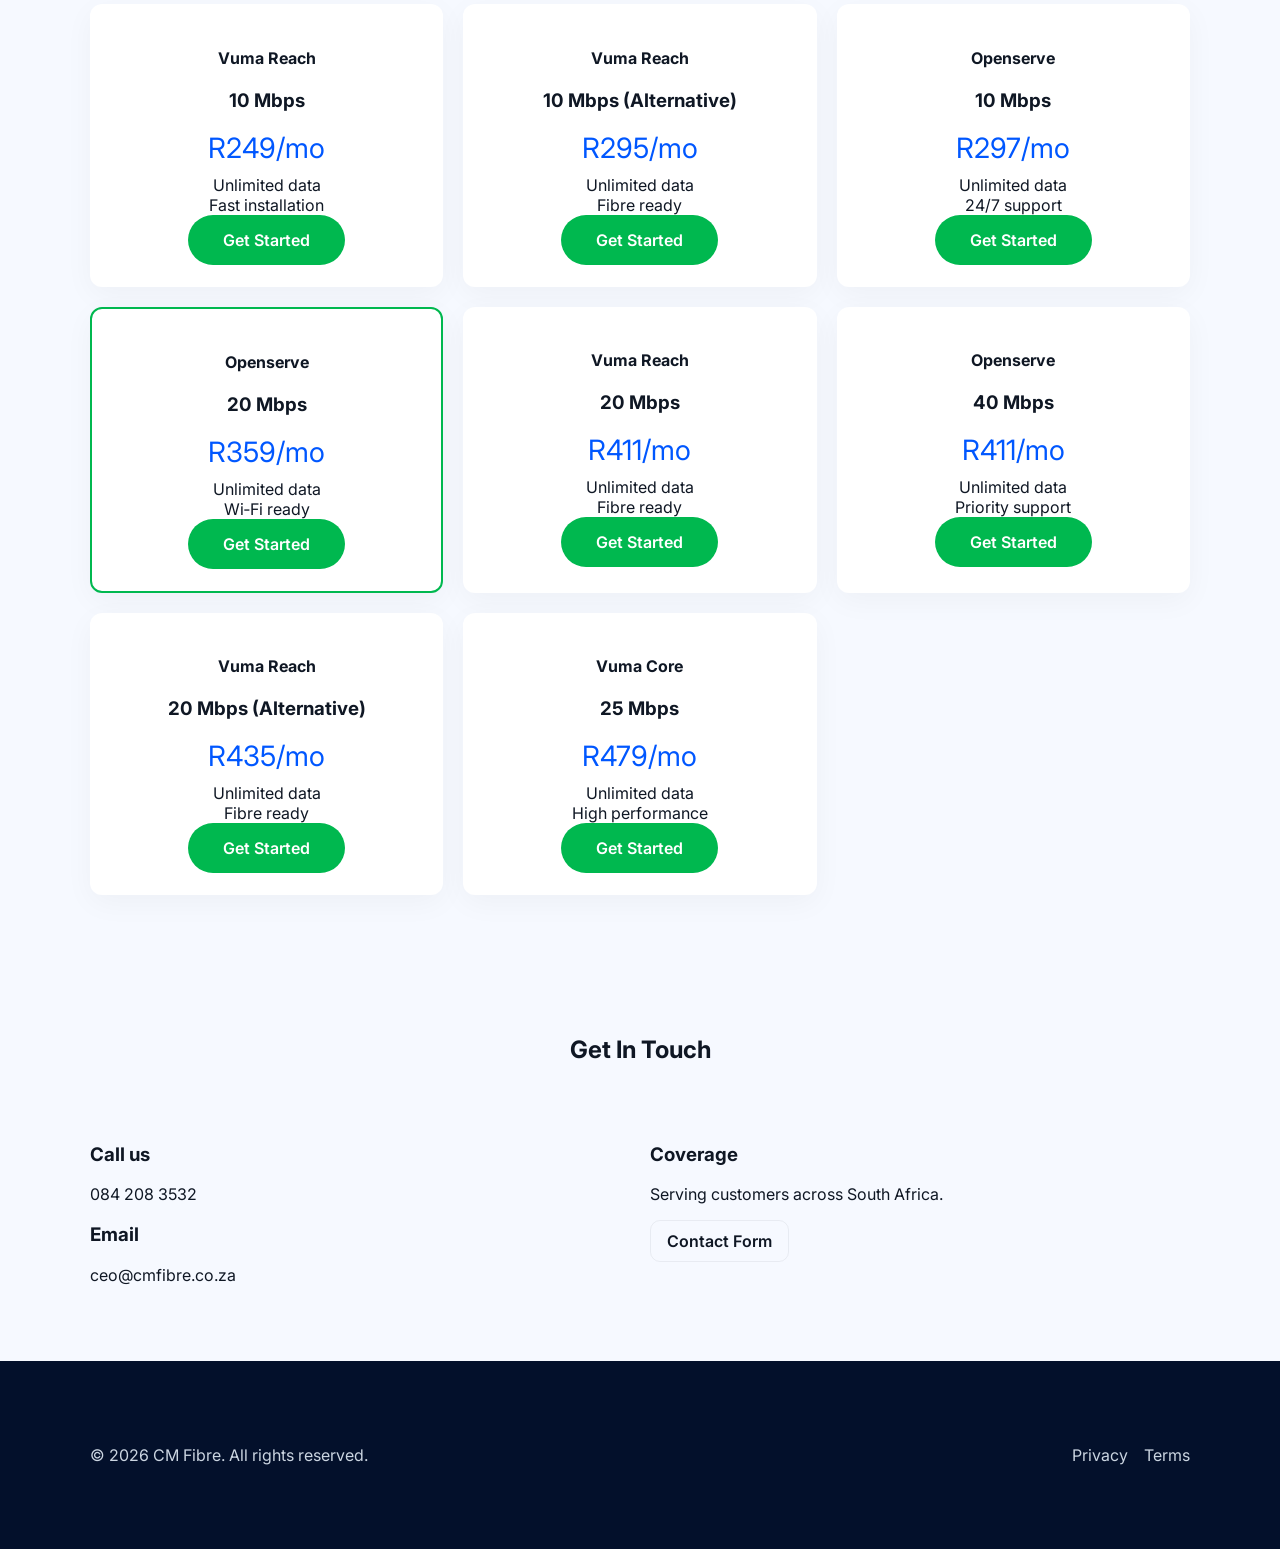
==== commit d47af375: "chore: cache-bust assets (style.css & script.js) to avoid stale CDN/GitHub Pages cache" ====
--- a/index.html
+++ b/index.html
@@ -12,7 +12,7 @@
     <link rel="stylesheet"
     href="https://cdnjs.cloudflare.com/ajax/libs/font-awesome/6.6.0/css/all.min.css">
 
-    <link rel="stylesheet" href="style.css">
+    <link rel="stylesheet" href="style.css?v=2">
 
 Get Connected
 
@@ -221,6 +221,6 @@
 
         <a class="whatsapp" href="https://wa.me/27842083532" aria-label="Chat on WhatsApp" target="_blank"><i class="fa-brands fa-whatsapp" aria-hidden="true"></i></a>
 
-        <script src="script.js" defer></script>
+        <script src="script.js?v=2" defer></script>
     </body>
 </html>
--- a/style.css
+++ b/style.css
@@ -57,7 +57,8 @@
 .eyebrow{color:var(--muted);text-transform:uppercase;font-size:.85rem;margin-bottom:8px}
 .hero h1{font-size:2.4rem;margin:6px 0}
 .lead{color:var(--muted);max-width:60ch}
-.hero-visual img{border-radius:12px;box-shadow:0 10px 30px rgba(2,6,23,.06)}
+.hero-visual{max-width:480px;width:100%;aspect-ratio:4/3;overflow:hidden;border-radius:12px}
+.hero-visual img{width:100%;height:100%;object-fit:cover;display:block;box-shadow:0 10px 30px rgba(2,6,23,.06)}
 
 /* Improve contrast for hero text */
 .hero{position:relative}
--- a/style.css
+++ b/style.css
@@ -57,7 +57,8 @@
 .eyebrow{color:var(--muted);text-transform:uppercase;font-size:.85rem;margin-bottom:8px}
 .hero h1{font-size:2.4rem;margin:6px 0}
 .lead{color:var(--muted);max-width:60ch}
-.hero-visual img{border-radius:12px;box-shadow:0 10px 30px rgba(2,6,23,.06)}
+.hero-visual{max-width:480px;width:100%;aspect-ratio:4/3;overflow:hidden;border-radius:12px}
+.hero-visual img{width:100%;height:100%;object-fit:cover;display:block;box-shadow:0 10px 30px rgba(2,6,23,.06)}
 
 /* Improve contrast for hero text */
 .hero{position:relative}
